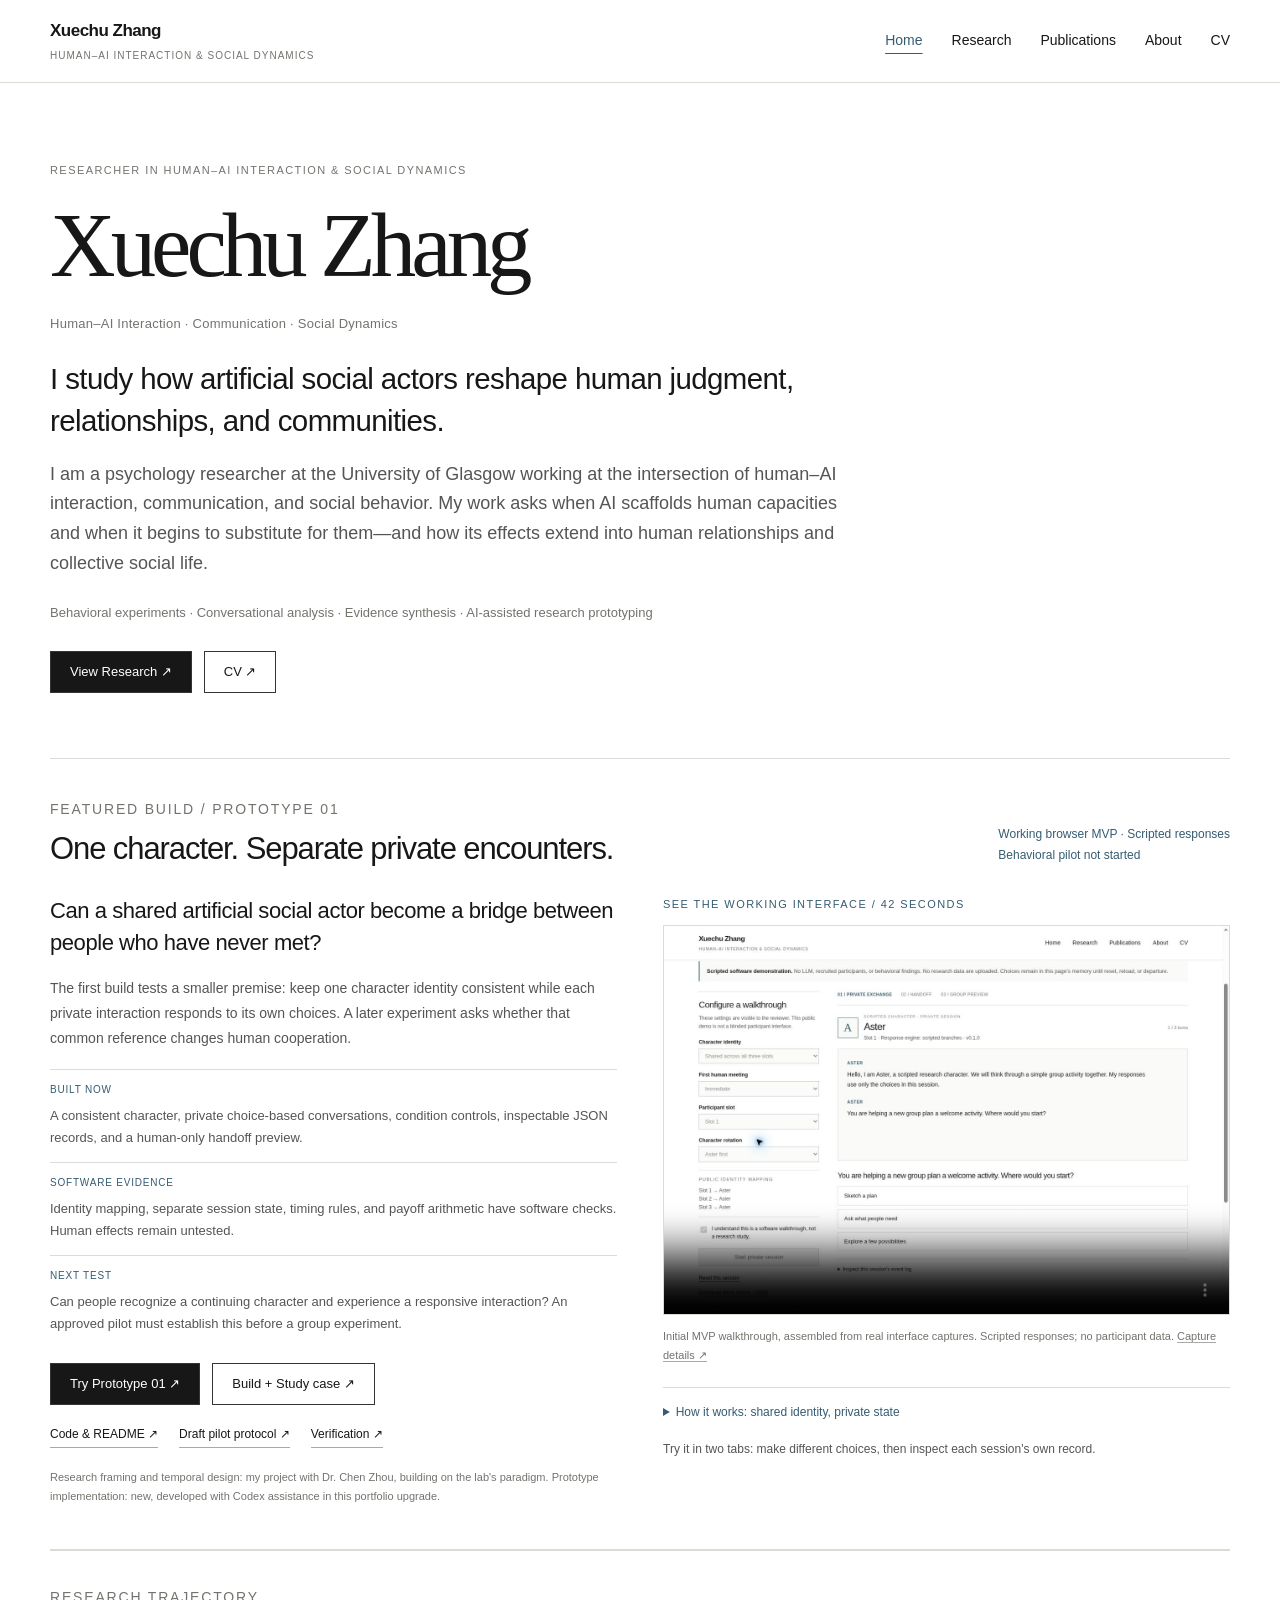
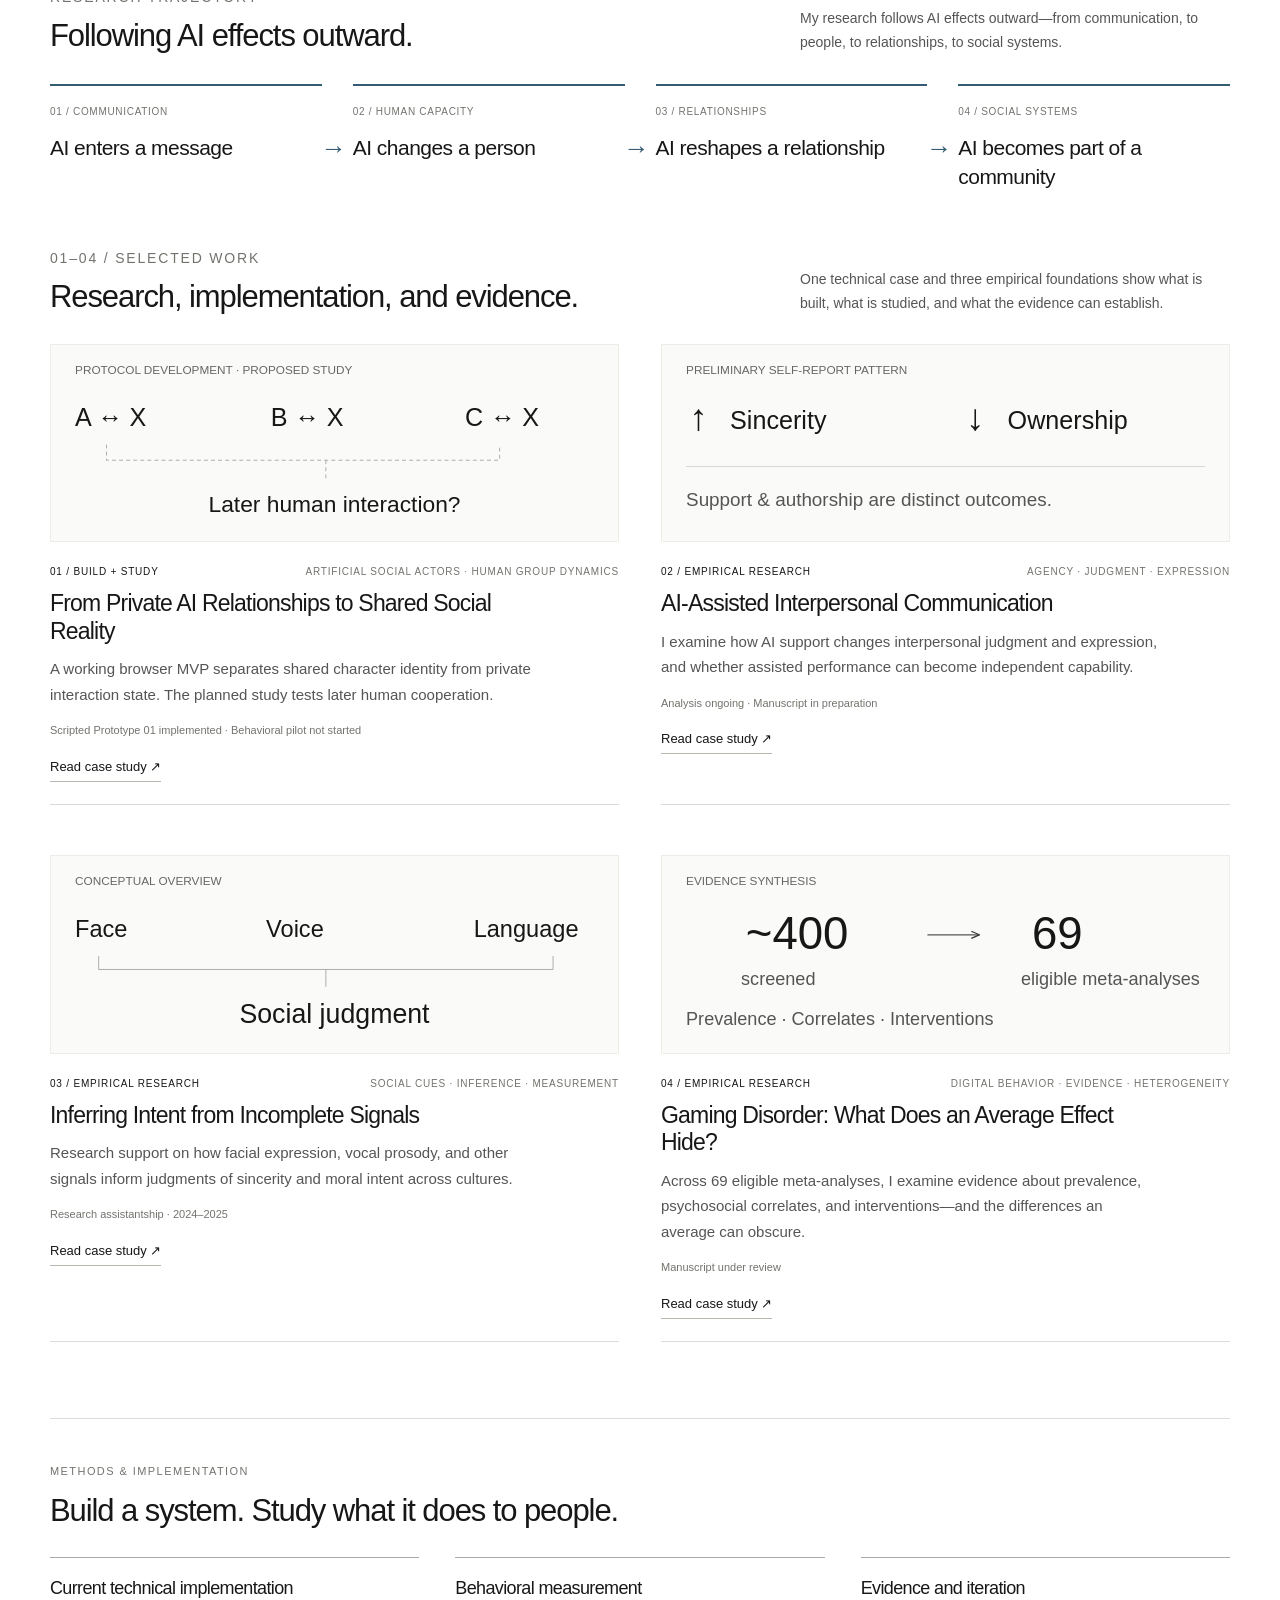
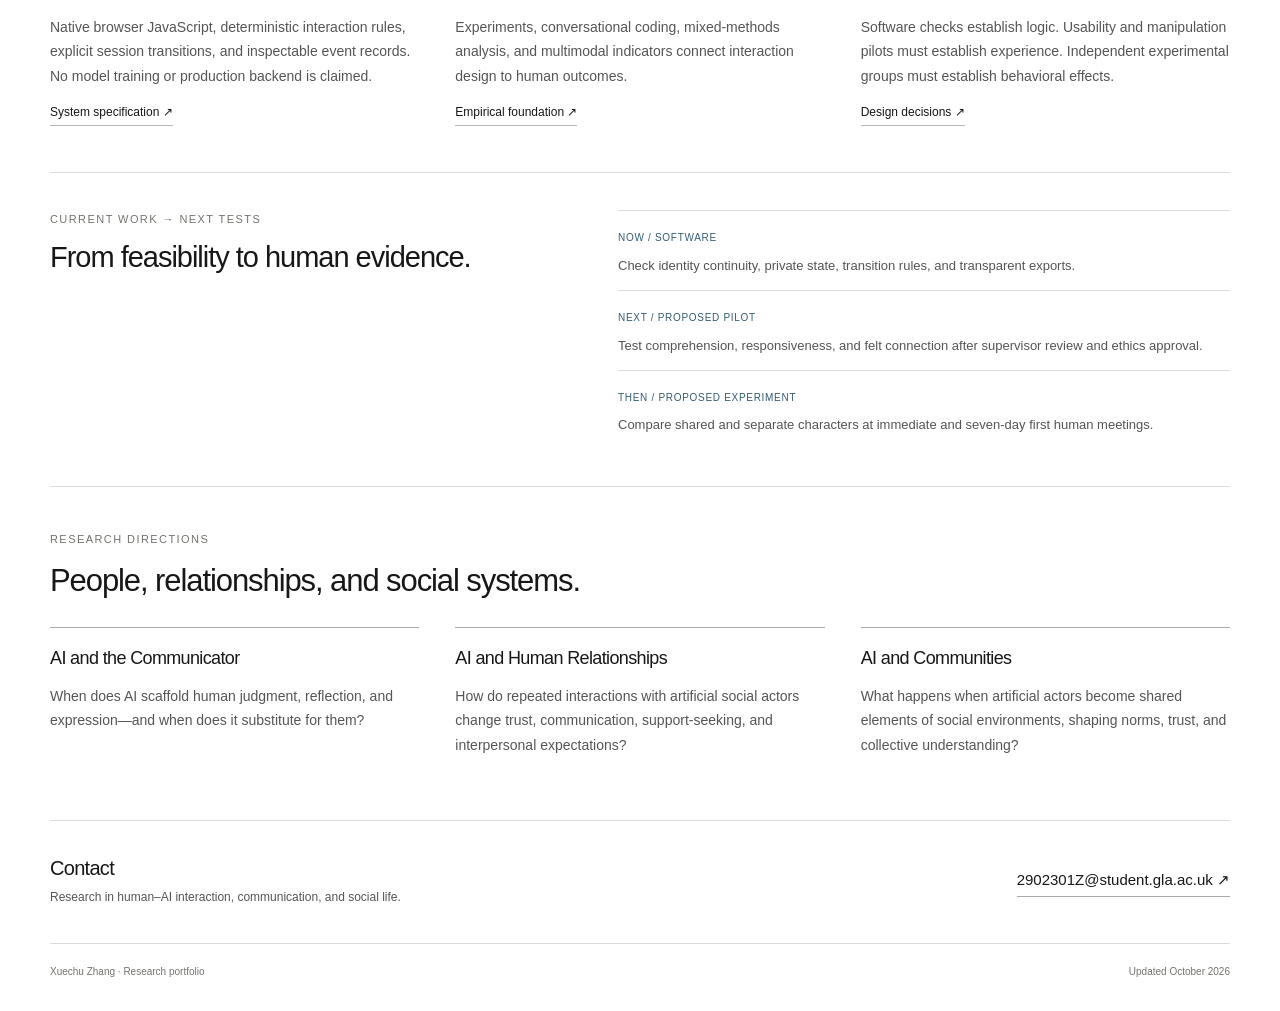
==== index.html @ 9678f463 "Make prototype evidence inspectable and prioritize the live interface" ====
<!doctype html>
<html lang="en"><head><meta charset="utf-8"><meta name="viewport" content="width=device-width, initial-scale=1">
<title>Home | Xuechu Zhang</title><meta name="description" content="Xuechu Zhang studies how artificial social actors reshape human judgment, relationships, and communities.">
<meta name="theme-color" content="#ffffff"><meta property="og:title" content="Home | Xuechu Zhang"><meta property="og:description" content="Xuechu Zhang studies how artificial social actors reshape human judgment, relationships, and communities."><meta property="og:type" content="website">
<link rel="icon" href="assets/favicon.svg" type="image/svg+xml"><link rel="stylesheet" href="assets/style.css"><script defer src="assets/site.js"></script></head>
<body><a class="skip-link" href="#main">Skip to content</a>
<header class="site-header"><div class="nav-wrap shell">
<a class="brand" href="index.html" aria-label="Xuechu Zhang home">Xuechu Zhang<small>Human–AI Interaction & Social Dynamics</small></a>
<button class="menu-button" type="button" aria-expanded="false" aria-controls="site-nav">Menu</button>
<nav id="site-nav" aria-label="Main navigation"><a href="index.html" aria-current="page">Home</a><a href="research.html">Research</a><a href="publications.html">Publications</a><a href="about.html">About</a><a href="cv.html">CV</a></nav></div></header><main id="main"><div class="shell">
<section class="hero" aria-labelledby="home-title"><p class="eyebrow">Researcher in Human–AI Interaction & Social Dynamics</p>
<h1 id="home-title">Xuechu Zhang</h1><p class="field-line">Human–AI Interaction · Communication · Social Dynamics</p><p class="lede">I study how artificial social actors reshape human judgment, relationships, and communities.</p>
<p class="intro">I am a psychology researcher at the University of Glasgow working at the intersection of human–AI interaction, communication, and social behavior. My work asks when AI scaffolds human capacities and when it begins to substitute for them—and how its effects extend into human relationships and collective social life.</p>
<p class="method-line">Behavioral experiments · Conversational analysis · Evidence synthesis · AI-assisted research prototyping</p>
<div class="hero-actions"><a class="button-link primary" href="research.html">View Research ↗</a><a class="button-link" href="cv.html">CV ↗</a></div></section>
<section class="featured-build" aria-labelledby="build-title">
<div class="section-head"><div><p class="eyebrow">Featured Build / Prototype 01</p><h2 id="build-title">One character. Separate private encounters.</h2></div><p class="build-stage">Working browser MVP · Scripted responses<br>Behavioral pilot not started</p></div>
<div class="build-feature-grid"><div class="build-copy"><p class="build-question">Can a shared artificial social actor become a bridge between people who have never met?</p><p>The first build tests a smaller premise: keep one character identity consistent while each private interaction responds to its own choices. A later experiment asks whether that common reference changes human cooperation.</p><dl class="build-facts"><div><dt>Built now</dt><dd>A consistent character, private choice-based conversations, condition controls, inspectable JSON records, and a human-only handoff preview.</dd></div><div><dt>Software evidence</dt><dd>Identity mapping, separate session state, timing rules, and payoff arithmetic have software checks. Human effects remain untested.</dd></div><div><dt>Next test</dt><dd>Can people recognize a continuing character and experience a responsive interaction? An approved pilot must establish this before a group experiment.</dd></div></dl><div class="hero-actions"><a class="button-link primary" href="prototype.html">Try Prototype 01 ↗</a><a class="button-link" href="research.html#shared-social-reality">Build + Study case ↗</a></div><div class="build-links"><a href="https://github.com/xuechuzhang/xuechuzhang.github.io/blob/main/prototype/README.md">Code &amp; README ↗</a><a href="https://github.com/xuechuzhang/xuechuzhang.github.io/blob/main/docs/pilot-protocol.md">Draft pilot protocol ↗</a><a href="https://github.com/xuechuzhang/xuechuzhang.github.io/blob/main/docs/verification.md">Verification ↗</a></div><p class="provenance-note">Research framing and temporal design: my project with Dr. Chen Zhou, building on the lab's paradigm. Prototype implementation: new, developed with Codex assistance in this portfolio upgrade.</p></div><div class="build-media"><figure class="build-walkthrough"><p class="eyebrow">See the working interface / 42 seconds</p><video controls preload="metadata" playsinline poster="assets/demo/prototype01-poster.jpg" aria-label="42-second walkthrough of actual Prototype 01 interface states"><source src="assets/demo/prototype01-walkthrough.mp4" type="video/mp4"><track kind="captions" src="assets/demo/prototype01-walkthrough.vtt" srclang="en" label="English" default><p><a href="assets/demo/prototype01-walkthrough.mp4">Download the walkthrough</a></p></video><figcaption>Initial MVP walkthrough, assembled from real interface captures. Scripted responses; no participant data. <a href="assets/demo/README.md">Capture details ↗</a></figcaption></figure><details class="build-architecture"><summary>How it works: shared identity, private state</summary><figure class="build-figure"><a href="assets/research/prototype-architecture.svg"><img src="assets/research/prototype-architecture.svg" width="980" height="640" loading="lazy" alt="Implemented browser architecture: shared public identity, separate private session state, and a human-only handoff preview. Future study infrastructure is marked separately."></a><figcaption>Identity is shared; private conversation is not. <a href="assets/research/prototype-architecture.svg" download>Architecture SVG ↓</a></figcaption></figure></details><p class="build-try-note">Try it in two tabs: make different choices, then inspect each session's own record.</p></div></div></section>
<section class="trajectory-section" aria-labelledby="trajectory-title"><div class="section-head"><div><p class="eyebrow">Research trajectory</p><h2 id="trajectory-title">Following AI effects outward.</h2></div><p>My research follows AI effects outward—from communication, to people, to relationships, to social systems.</p></div>
<ol class="trajectory"><li><span>01 / Communication</span><strong>AI enters a message</strong></li><li><span>02 / Human capacity</span><strong>AI changes a person</strong></li><li><span>03 / Relationships</span><strong>AI reshapes a relationship</strong></li><li><span>04 / Social systems</span><strong>AI becomes part of a community</strong></li></ol></section>
<section class="selected-section" aria-labelledby="selected-title"><div class="section-head"><div><p class="eyebrow">01–04 / Selected work</p><h2 id="selected-title">Research, implementation, and evidence.</h2></div><p>One technical case and three empirical foundations show what is built, what is studied, and what the evidence can establish.</p></div><div class="work-grid"><article class="work-card">
<a class="work-visual" href="research.html#shared-social-reality" aria-label="Read the From Private AI Relationships to Shared Social Reality case study"><img src="assets/research/thumb-shared.svg" width="720" height="250" alt="Three people privately interact with the same virtual character before a first human group meeting. Human outcomes are proposed, not observed." loading="lazy"></a>
<div class="card-top"><span class="number">01 / Build + Study</span><span>Artificial social actors · Human group dynamics</span></div>
<h3><a href="research.html#shared-social-reality">From Private AI Relationships to Shared Social Reality</a></h3><p>A working browser MVP separates shared character identity from private interaction state. The planned study tests later human cooperation.</p><p class="card-status">Scripted Prototype 01 implemented · Behavioral pilot not started</p><a class="case-link" href="research.html#shared-social-reality">Read case study ↗</a></article><article class="work-card">
<a class="work-visual" href="research.html#ai-communication" aria-label="Read the AI-Assisted Interpersonal Communication case study"><img src="assets/research/thumb-ai.svg" width="720" height="250" alt="Preliminary self-report pattern: higher sincerity and willingness to use AI support, lower ownership and perspective-taking." loading="lazy"></a>
<div class="card-top"><span class="number">02 / Empirical research</span><span>Agency · Judgment · Expression</span></div>
<h3><a href="research.html#ai-communication">AI-Assisted Interpersonal Communication</a></h3><p>I examine how AI support changes interpersonal judgment and expression, and whether assisted performance can become independent capability.</p><p class="card-status">Analysis ongoing · Manuscript in preparation</p><a class="case-link" href="research.html#ai-communication">Read case study ↗</a></article><article class="work-card">
<a class="work-visual" href="research.html#social-perception" aria-label="Read the Inferring Intent from Incomplete Signals case study"><img src="assets/research/thumb-perception.svg" width="720" height="250" alt="Facial, vocal, and language cues are linked to behavioral indicators and analyses of sincerity and moral intent." loading="lazy"></a>
<div class="card-top"><span class="number">03 / Empirical research</span><span>Social cues · Inference · Measurement</span></div>
<h3><a href="research.html#social-perception">Inferring Intent from Incomplete Signals</a></h3><p>Research support on how facial expression, vocal prosody, and other signals inform judgments of sincerity and moral intent across cultures.</p><p class="card-status">Research assistantship · 2024–2025</p><a class="case-link" href="research.html#social-perception">Read case study ↗</a></article><article class="work-card">
<a class="work-visual" href="research.html#gaming-disorder" aria-label="Read the Gaming Disorder: What Does an Average Effect Hide? case study"><img src="assets/research/thumb-review.svg" width="720" height="250" alt="Evidence-synthesis scope: approximately 400 meta-analyses screened, 69 eligible, covering prevalence, psychosocial correlates, and interventions." loading="lazy"></a>
<div class="card-top"><span class="number">04 / Empirical research</span><span>Digital behavior · Evidence · Heterogeneity</span></div>
<h3><a href="research.html#gaming-disorder">Gaming Disorder: What Does an Average Effect Hide?</a></h3><p>Across 69 eligible meta-analyses, I examine evidence about prevalence, psychosocial correlates, and interventions—and the differences an average can obscure.</p><p class="card-status">Manuscript under review</p><a class="case-link" href="research.html#gaming-disorder">Read case study ↗</a></article></div></section>
<section class="build-methods" aria-labelledby="build-methods-title"><p class="eyebrow">Methods &amp; implementation</p><h2 id="build-methods-title">Build a system. Study what it does to people.</h2><div class="direction-grid"><section><h3>Current technical implementation</h3><p>Native browser JavaScript, deterministic interaction rules, explicit session transitions, and inspectable event records. No model training or production backend is claimed.</p><a class="case-link" href="https://github.com/xuechuzhang/xuechuzhang.github.io/blob/main/docs/prototype-spec.md">System specification ↗</a></section><section><h3>Behavioral measurement</h3><p>Experiments, conversational coding, mixed-methods analysis, and multimodal indicators connect interaction design to human outcomes.</p><a class="case-link" href="research.html#ai-communication">Empirical foundation ↗</a></section><section><h3>Evidence and iteration</h3><p>Software checks establish logic. Usability and manipulation pilots must establish experience. Independent experimental groups must establish behavioral effects.</p><a class="case-link" href="https://github.com/xuechuzhang/xuechuzhang.github.io/blob/main/docs/iteration-log.md">Design decisions ↗</a></section></div></section>
<section class="current-build-study" aria-labelledby="current-study-title"><div><p class="eyebrow">Current work → next tests</p><h2 id="current-study-title">From feasibility to human evidence.</h2></div><ol><li><span>Now / Software</span><p>Check identity continuity, private state, transition rules, and transparent exports.</p></li><li><span>Next / Proposed pilot</span><p>Test comprehension, responsiveness, and felt connection after supervisor review and ethics approval.</p></li><li><span>Then / Proposed experiment</span><p>Compare shared and separate characters at immediate and seven-day first human meetings.</p></li></ol></section><section class="directions-section" aria-labelledby="directions-title"><p class="eyebrow">Research directions</p><h2 id="directions-title">People, relationships, and social systems.</h2>
<div class="direction-grid"><section><h3>AI and the Communicator</h3><p>When does AI scaffold human judgment, reflection, and expression—and when does it substitute for them?</p></section><section><h3>AI and Human Relationships</h3><p>How do repeated interactions with artificial social actors change trust, communication, support-seeking, and interpersonal expectations?</p></section><section><h3>AI and Communities</h3><p>What happens when artificial actors become shared elements of social environments, shaping norms, trust, and collective understanding?</p></section></div></section></div></main><section class="contact shell" id="contact" aria-labelledby="contact-title"><div><h2 id="contact-title">Contact</h2><p>Research in human–AI interaction, communication, and social life.</p></div><a href="mailto:2902301Z@student.gla.ac.uk">2902301Z@student.gla.ac.uk ↗</a></section>
<footer class="site-footer shell"><p>Xuechu Zhang · Research portfolio</p><p>Updated October 2026</p></footer></body></html>
---- assets/style.css ----
:root{--ink:#171717;--muted:#555;--faint:#73736e;--line:#dcdcd6;--paper:#fff;--wash:#fafaf8;--max:1180px}
*{box-sizing:border-box}html{scroll-behavior:smooth;scroll-padding-top:104px}body{margin:0;background:var(--paper);color:var(--ink);font-family:Arial,Helvetica,sans-serif;font-size:16px;line-height:1.68}h1,h2,h3,h4,p{margin:0}h1,h2,h3,h4{line-height:1.2;letter-spacing:-.035em;font-weight:500}h1{font-size:clamp(43px,5.3vw,72px)}h2{font-size:clamp(29px,3.1vw,40px)}h3{font-size:22px}p{color:var(--muted)}a{color:inherit;text-decoration:none}a:hover{text-decoration:underline;text-underline-offset:5px}a:focus-visible,button:focus-visible,summary:focus-visible{outline:2px solid #444;outline-offset:5px}button{font:inherit}::selection{background:#e5e5dd}img{display:block;max-width:100%;height:auto}[hidden]{display:none!important}.shell{width:min(var(--max),calc(100% - 88px));margin-inline:auto}.skip-link{position:absolute;left:22px;top:-100px;background:var(--ink);color:white;padding:10px 15px;z-index:80}.skip-link:focus{top:12px}.site-header{position:sticky;top:0;z-index:30;background:#fff;border-bottom:1px solid var(--line)}.nav-wrap{min-height:82px;display:flex;align-items:center;justify-content:space-between;gap:30px}.brand{font-size:17px;font-weight:600;letter-spacing:-.03em;white-space:nowrap}.brand small{display:block;color:var(--faint);font-size:10px;font-weight:400;letter-spacing:.1em;text-transform:uppercase;margin-top:2px}.site-header nav{display:flex;gap:29px;align-items:center;font-size:14px}.site-header nav a[aria-current=page]{text-decoration:underline;text-underline-offset:8px}.menu-button{display:none;background:transparent;border:0;padding:10px 0;color:var(--ink)}.eyebrow{font-size:11px;font-weight:500;letter-spacing:.13em;text-transform:uppercase;color:var(--faint)}.hero{padding-top:78px;padding-bottom:65px}.hero h1{font-family:Georgia,'Times New Roman',serif;font-size:clamp(56px,7.1vw,94px);font-weight:400;letter-spacing:-.055em;margin:12px 0 25px}.hero .lede{font-size:clamp(22px,2.3vw,30px);line-height:1.4;letter-spacing:-.02em;color:var(--ink);max-width:900px}.hero .intro{font-size:18px;max-width:800px;margin-top:19px;line-height:1.65}.method-line{margin-top:23px;font-size:13px;color:var(--faint)}.plain-links{display:flex;gap:29px;flex-wrap:wrap;margin-top:28px;font-size:14px}.plain-links a,.inline-link{border-bottom:1px solid #999;padding-bottom:4px}.plain-links a:hover,.inline-link:hover{text-decoration:none;border-color:var(--ink)}.section-head{display:flex;align-items:end;justify-content:space-between;gap:32px;margin-bottom:28px}.section-head .eyebrow{margin-bottom:8px}.section-head h2{font-size:31px}.section-head p{max-width:430px;font-size:14px}.selected-section{padding-bottom:76px;border-bottom:1px solid var(--line)}.work-grid{display:grid;grid-template-columns:repeat(2,minmax(0,1fr));gap:50px 42px}.work-card{min-width:0;padding-bottom:22px;border-bottom:1px solid var(--line)}.work-visual{display:block;overflow:hidden;border:1px solid #ededE7}.work-visual img{width:100%;aspect-ratio:720/250;object-fit:contain;background:var(--wash)}.card-top{display:flex;justify-content:space-between;gap:15px;margin:22px 0 9px;font-size:10px;letter-spacing:.08em;text-transform:uppercase;color:var(--faint)}.card-top .number{color:var(--ink)}.work-card h3{font-size:23px;margin-bottom:11px;max-width:490px}.work-card>p{font-size:15px;max-width:500px;line-height:1.7}.work-card .card-status{font-size:11px;margin:14px 0 13px;color:var(--faint)}.case-link{font-size:13px;display:inline-block;border-bottom:1px solid #b8b8b1;padding-bottom:3px}.agenda-section{padding-top:58px;padding-bottom:63px}.agenda-section>p{font-size:15px;max-width:770px;margin-top:15px}.agenda{display:grid;grid-template-columns:repeat(4,minmax(0,1fr));gap:30px;margin-top:34px}.agenda>div{border-top:1px solid #aaa;padding-top:15px;position:relative}.agenda>div:not(:last-child):after{content:'→';position:absolute;right:-23px;top:17px;color:#777}.agenda h3{font-size:18px;margin-bottom:8px;line-height:1.3}.agenda p{font-size:12px;color:var(--faint)}.community-teaser{padding-top:45px;padding-bottom:49px;border-top:1px solid var(--line);display:grid;grid-template-columns:1.15fr 1fr;gap:80px}.community-teaser h2{font-size:31px;margin-top:12px}.community-teaser>div>p{font-size:15px;margin-bottom:20px}.page-intro{padding-top:58px;padding-bottom:41px;max-width:920px}.page-intro h1{margin:12px 0 21px}.page-intro .lede{font-size:20px;max-width:790px;line-height:1.55}.work-layout{display:grid;grid-template-columns:208px minmax(0,1fr);gap:48px;padding-bottom:55px}.case-index{align-self:start;position:sticky;top:112px;border-top:1px solid var(--line);padding-top:18px}.case-index>p{font-size:10px;letter-spacing:.1em;text-transform:uppercase;color:var(--faint);margin-bottom:17px}.case-index>a{display:grid;grid-template-columns:25px 1fr;gap:8px;padding:11px 0;border-bottom:1px solid #eee;font-size:12px;line-height:1.5}.case-index>a>span:first-child{color:var(--faint);font-size:10px;padding-top:2px}.cases{min-width:0}.case-study{padding-top:30px;padding-bottom:57px;border-top:1px solid #bdbdb7;scroll-margin-top:108px}.case-study+.case-study{margin-top:22px}.case-heading .eyebrow{margin-bottom:15px}.case-heading h2{font-size:clamp(28px,3vw,38px);max-width:800px;margin-bottom:15px}.case-heading .case-summary{font-size:17px;max-width:720px}.status{font-size:11px;color:var(--faint);margin:16px 0 24px}.case-meta{display:grid;grid-template-columns:1.4fr 1fr;gap:15px;padding:18px 0;border-top:1px solid var(--line);border-bottom:1px solid var(--line);margin:20px 0 28px}.case-meta dt{font-size:10px;letter-spacing:.1em;text-transform:uppercase;color:var(--faint);margin-bottom:5px}.case-meta dd{margin:0;font-size:12px;color:#444;line-height:1.6}.case-sections{display:grid;grid-template-columns:repeat(2,minmax(0,1fr));gap:25px 30px}.case-section{min-width:0}.case-section h3{font-size:16px;letter-spacing:-.015em;font-weight:600;margin-bottom:10px}.case-section p,.case-section li{font-size:14px;line-height:1.8;color:var(--muted)}.case-section ul{padding-left:17px;margin:0}.case-section li{margin:0 0 9px}.case-section.wide{grid-column:1/-1}.case-section .small-note{font-size:11px;color:var(--faint);line-height:1.65;margin-top:11px}.finding{background:var(--wash);border-left:2px solid #74746e;padding:22px 25px}.finding .finding-label{font-size:10px;text-transform:uppercase;letter-spacing:.1em;color:var(--faint);margin-bottom:12px}.finding>p:not(.finding-label):not(.small-note){font-size:16px;color:#333}.figure-stack{display:grid;gap:24px}.research-figure{margin:0}.diagram-frame{overflow-x:auto;border:1px solid #e7e7e0;background:var(--wash)}.diagram-frame img{width:100%;min-width:630px}.research-figure figcaption{font-size:11px;line-height:1.7;color:var(--faint);margin-top:10px;max-width:760px}.research-figure figcaption strong{font-weight:600;color:#444}.research-figure .figure-download{display:inline-block;font-size:11px;margin-top:6px;border-bottom:1px solid #bbb}.artifacts-output{margin-top:18px;padding:18px 0;border-top:1px solid var(--line)}.artifacts-output p{font-size:13px}.artifacts-output .summary-download{display:inline-block;font-size:12px;border-bottom:1px solid #aaa;margin-top:12px}.future{padding-top:21px;border-top:1px solid var(--line)}.community-intro .lede{font-size:26px;color:var(--ink);max-width:790px}.community-intro .intro-note{font-size:15px;max-width:790px;margin-top:23px}.community-case{padding:33px 0 48px;border-top:1px solid #bdbdb7;display:grid;grid-template-columns:1fr 1.6fr;gap:65px}.community-case .eyebrow{margin-bottom:12px}.community-case h2{font-size:32px;margin-bottom:13px;max-width:350px}.community-role{font-size:12px;max-width:290px}.community-copy>p{font-size:15px;margin-bottom:20px}.metrics{display:grid;grid-template-columns:repeat(3,minmax(0,1fr));gap:23px;padding-bottom:24px;margin-bottom:26px;border-bottom:1px solid var(--line)}.metric strong{display:block;font-family:Georgia,'Times New Roman',serif;font-size:39px;font-weight:400;line-height:1.2;color:var(--ink)}.metric span{display:block;font-size:11px;color:var(--faint);margin-top:7px}.community-copy .metrics-note{font-size:11px;color:var(--faint);margin-top:-13px}.community-copy .diagram-frame img{min-width:550px}.community-copy h3{font-size:16px;font-weight:600;margin:25px 0 12px}.community-copy .small-note{font-size:11px;color:var(--faint);margin-top:12px}.community-reflection{padding:38px 0 60px;border-top:1px solid var(--line);max-width:790px}.community-reflection h2{font-size:29px;margin-bottom:19px}.community-reflection p{font-size:16px;margin-bottom:20px}.about-grid{display:grid;grid-template-columns:1.35fr 1fr;gap:85px;padding-bottom:49px}.about-copy p{font-size:17px;margin-bottom:21px}.academic-background{border-top:1px solid var(--line);padding-top:24px}.academic-background h2{font-size:23px;margin-bottom:22px}.education-entry{padding:0 0 21px;border-bottom:1px solid #eee;margin-bottom:21px}.education-entry h3{font-size:16px;font-weight:600;margin-bottom:7px}.education-entry p{font-size:13px}.education-entry .date{font-size:11px;color:var(--faint);margin-top:9px}.methods-section{padding:36px 0 45px;border-top:1px solid var(--line)}.methods-section h2{font-size:29px;margin-bottom:24px}.method-grid{display:grid;grid-template-columns:repeat(3,minmax(0,1fr));gap:35px}.method-grid h3{font-size:17px;font-weight:600;margin-bottom:12px}.method-grid p{font-size:14px}.methods-note{font-size:12px;margin-top:23px;max-width:800px;color:var(--faint)}.current-question{padding:35px 0 51px;border-top:1px solid var(--line);max-width:820px}.current-question h2{font-size:29px;margin:12px 0 17px}.current-question p{font-size:16px;margin-bottom:14px}.cv-actions{margin-top:24px}.cv-layout{display:grid;grid-template-columns:minmax(0,1fr) 258px;gap:70px;padding-bottom:55px}.cv-content{min-width:0}.cv-section{padding:22px 0;border-top:1px solid var(--line)}.cv-section h2{font-size:23px;margin-bottom:21px}.cv-entry{margin-bottom:25px}.cv-entry:last-child{margin-bottom:0}.cv-entry h3{font-size:16px;line-height:1.4;font-weight:600;margin-bottom:7px}.cv-entry p{font-size:13px;margin:0 0 8px}.cv-entry .cv-meta{font-size:11px;color:var(--faint)}.cv-entry ul{margin:9px 0 0;padding-left:18px}.cv-entry li{font-size:13px;color:var(--muted);margin-bottom:6px}.cv-sidebar{align-self:start;position:sticky;top:112px;border-top:1px solid var(--line);padding-top:24px}.cv-sidebar h2{font-size:18px;margin-bottom:15px}.cv-sidebar p{font-size:13px;margin-bottom:15px}.pdf-details{margin:34px 0 0;border-top:1px solid var(--line);padding-top:20px}.pdf-details summary{font-size:14px;cursor:pointer;list-style:revert}.pdf-details object{width:100%;height:850px;margin-top:19px;border:1px solid var(--line)}.contact{padding-top:35px;padding-bottom:35px;border-top:1px solid var(--line);display:flex;justify-content:space-between;gap:40px;align-items:center}.contact h2{font-size:20px;margin:0 0 7px}.contact p{font-size:12px}.contact a{font-size:15px;border-bottom:1px solid #aaa;padding-bottom:3px;overflow-wrap:anywhere}.site-footer{border-top:1px solid var(--line);padding:20px 0 31px;display:flex;justify-content:space-between;gap:20px;font-size:10px;color:var(--faint)}.site-footer p{font-size:10px;color:var(--faint)}
@media(max-width:980px){.shell{width:calc(100% - 60px)}.site-header nav{gap:21px}.work-layout{grid-template-columns:165px minmax(0,1fr);gap:30px}.case-sections{gap:23px}.community-case{gap:35px;grid-template-columns:1fr 1.65fr}.about-grid{gap:45px}.cv-layout{gap:40px;grid-template-columns:1fr 225px}.card-top{font-size:9px}.work-grid{gap:36px 30px}.community-teaser{gap:40px}.agenda{gap:24px}.agenda>div:not(:last-child):after{right:-20px}}
@media(max-width:760px){.shell{width:calc(100% - 40px)}.nav-wrap{min-height:73px;flex-wrap:wrap;gap:0}.brand{font-size:16px}.menu-button{display:block;font-size:13px;cursor:pointer}body.js-ready .site-header nav{display:none;width:100%;padding:17px 0 22px;justify-content:space-between}body.js-ready .site-header nav.is-open{display:flex}.site-header nav{width:100%;padding:15px 0;gap:15px;font-size:13px}.hero{padding-top:44px;padding-bottom:45px}.hero h1{font-size:clamp(46px,9.7vw,73px);margin-bottom:24px}.hero .lede{font-size:23px}.hero .intro{font-size:16px}.method-line{font-size:12px;line-height:1.7}.plain-links{gap:25px;font-size:13px;margin-top:24px}.section-head{display:block;margin-bottom:25px}.section-head>p{margin-top:12px;font-size:13px;max-width:none}.section-head h2{font-size:27px}.work-grid{gap:30px 22px}.work-card h3{font-size:20px}.work-card>p{font-size:13px}.card-top{display:block;font-size:9px;margin-top:17px}.card-top>span:last-child{display:block;margin-top:5px}.selected-section{padding-bottom:46px}.agenda-section{padding-top:38px;padding-bottom:40px}.agenda{grid-template-columns:repeat(2,minmax(0,1fr));gap:26px;margin-top:26px}.agenda>div:not(:last-child):after{display:none}.agenda h3{font-size:17px}.community-teaser{grid-template-columns:1fr;gap:20px;padding:34px 0}.community-teaser h2{font-size:28px}.page-intro{padding-top:41px;padding-bottom:30px}.page-intro h1{font-size:43px}.page-intro .lede{font-size:18px}.work-layout{display:block}.case-index{position:static;display:grid;grid-template-columns:repeat(2,minmax(0,1fr));gap:0 20px;padding-bottom:24px}.case-index>p{grid-column:1/-1;margin-bottom:8px}.case-index>a{font-size:12px}.case-study{padding-top:27px;padding-bottom:38px}.case-heading h2{font-size:29px}.case-heading .case-summary{font-size:16px}.case-meta{margin:16px 0 25px;gap:17px}.case-sections{gap:24px}.case-section p,.case-section li{font-size:14px}.finding{padding:20px}.finding>p:not(.finding-label):not(.small-note){font-size:15px}.diagram-frame img{min-width:610px}.community-intro .lede{font-size:23px}.community-case{grid-template-columns:1fr;gap:27px;padding:29px 0 38px}.community-case h2{max-width:none;font-size:28px}.community-role{max-width:none}.metrics{gap:20px}.metric strong{font-size:36px}.community-copy .diagram-frame img{min-width:590px}.about-grid{grid-template-columns:1fr;gap:20px;padding-bottom:35px}.about-copy p{font-size:16px}.method-grid{gap:25px}.method-grid h3{font-size:16px}.method-grid p{font-size:13px}.methods-section{padding-bottom:35px}.current-question h2{font-size:27px}.cv-layout{display:block;padding-bottom:32px}.cv-sidebar{position:static;margin-top:25px}.pdf-details object{height:650px}.contact{display:block;padding:29px 0}.contact>a{display:inline-block;margin-top:18px;font-size:14px}.site-footer{font-size:10px;gap:15px}}
@media(max-width:520px){.work-grid{grid-template-columns:1fr;gap:32px}.work-card h3{font-size:22px}.work-card>p{font-size:15px}.card-top{display:flex;font-size:9px}.card-top>span:last-child{margin-top:0}.work-visual img{aspect-ratio:720/250}.case-sections{grid-template-columns:1fr}.case-section.wide{grid-column:auto}.case-meta{grid-template-columns:1fr}.case-index{grid-template-columns:1fr}.case-index>a{padding:9px 0}.method-grid{grid-template-columns:1fr;gap:22px}.method-grid p{font-size:14px}.metric strong{font-size:31px}.metric span{font-size:10px}.metrics{gap:15px}.site-footer{display:block}.site-footer p+p{margin-top:7px}.community-reflection p{font-size:15px}.hero h1{font-size:52px}.hero .lede{font-size:22px}.page-intro h1{font-size:39px}.finding{padding:19px 20px}.case-heading h2{font-size:28px}.pdf-details object{height:550px}}
:root{--accent:#355c72}
.site-header nav a[aria-current=page]{color:var(--accent)}
.hero h1{margin-bottom:12px}.hero .field-line{font-size:13px;letter-spacing:.02em;color:var(--faint);margin-bottom:24px}.hero-actions{display:flex;gap:12px;flex-wrap:wrap;margin-top:28px}.button-link{display:inline-flex;align-items:center;padding:9px 19px;border:1px solid #343434;font-size:13px;gap:12px}.button-link.primary{background:var(--ink);color:#fff}.button-link:hover{text-decoration:none;border-color:var(--accent)}
.trajectory-section{padding:35px 0 55px;border-top:1px solid var(--line)}.trajectory{list-style:none;padding:0;margin:30px 0 0;display:grid;grid-template-columns:repeat(4,minmax(0,1fr));gap:31px}.trajectory li{border-top:2px solid var(--accent);padding-top:18px;position:relative}.trajectory li>span{display:block;font-size:10px;color:var(--faint);margin-bottom:12px;letter-spacing:.07em;text-transform:uppercase}.trajectory strong{display:block;font-size:21px;font-weight:500;line-height:1.4;letter-spacing:-.025em;max-width:240px}.trajectory li:not(:last-child):after{content:'→';position:absolute;right:-25px;top:41px;color:var(--accent);font-size:26px}.directions-section{padding:43px 0 63px}.directions-section h2{font-size:31px;margin-top:13px}.direction-grid{display:grid;grid-template-columns:repeat(3,minmax(0,1fr));gap:36px;margin-top:28px}.direction-grid>section{border-top:1px solid #aaa;padding-top:18px}.direction-grid h3{font-size:18px;line-height:1.4;margin-bottom:13px}.direction-grid p{font-size:14px;line-height:1.75}.core-figure{margin:22px 0 33px}.study-glance{margin:0 0 17px}.study-glance>div{margin:0 0 15px}.study-glance dt{font-size:10px;text-transform:uppercase;letter-spacing:.07em;color:var(--faint);margin-bottom:5px}.study-glance dd{margin:0;font-size:13px;color:var(--ink);line-height:1.7}.next-question{margin-top:16px;padding-left:20px;border-left:2px solid var(--accent);color:var(--ink)!important}.artifact-links{list-style:none;padding:0!important;margin:17px 0 0!important;display:flex;flex-wrap:wrap;gap:9px 24px}.artifact-links li{font-size:12px;border-bottom:1px solid #aaa;padding-bottom:4px}.artifact-details{margin-top:22px;border-top:1px solid var(--line);padding-top:17px}.artifact-details summary{font-size:13px;cursor:pointer}.artifact-details .research-figure{margin-top:18px}.about-bio{max-width:850px;padding-bottom:53px}.about-bio p{font-size:17px;line-height:1.85;margin-bottom:21px}.publication-group{display:grid;grid-template-columns:190px minmax(0,1fr);gap:50px;padding:33px 0 40px;border-top:1px solid var(--line)}.publication-group>h2{font-size:21px;margin-top:4px}.publication-entry h3{font-size:24px;line-height:1.38;max-width:840px;margin-bottom:15px}.publication-entry .publication-state{font-size:10px;letter-spacing:.07em;text-transform:uppercase;color:var(--accent);margin-bottom:15px}.publication-entry .publication-authors{font-size:13px;color:#777;margin-bottom:15px}.publication-entry>p:not(.publication-state):not(.publication-authors){font-size:14px;max-width:790px;margin-bottom:18px}.publication-entry .inline-link{font-size:12px;display:inline-block}.publication-note{font-size:11px;color:var(--faint);max-width:780px;padding-bottom:55px}.community-details summary{font-size:13px;cursor:pointer}.community-details .cv-entry{margin-top:21px}
@media(max-width:980px){.trajectory{gap:23px}.trajectory strong{font-size:19px}.trajectory li:not(:last-child):after{right:-20px}.direction-grid{gap:25px}.publication-group{gap:30px;grid-template-columns:155px 1fr}}
@media(max-width:760px){.hero .field-line{font-size:12px}.trajectory-section{padding:28px 0 33px}.trajectory{grid-template-columns:1fr;gap:0}.trajectory li{border-top:0;border-left:2px solid var(--accent);padding:0 0 30px 25px}.trajectory li:last-child{padding-bottom:0}.trajectory li>span{margin-bottom:7px}.trajectory strong{max-width:none;font-size:22px}.trajectory li:not(:last-child):after{content:'↓';left:9px;right:auto;top:auto;bottom:2px;font-size:19px;background:#fff;width:20px;text-align:center}.directions-section{padding:35px 0 44px}.directions-section h2{font-size:28px}.direction-grid{grid-template-columns:1fr;gap:23px}.direction-grid h3{font-size:19px}.direction-grid p{font-size:15px}.publication-group{grid-template-columns:1fr;gap:22px;padding:25px 0 34px}.publication-entry h3{font-size:22px}.about-bio p{font-size:16px}.about-bio{padding-bottom:32px}.core-figure{margin:20px 0 27px}.artifact-links{display:block}.artifact-links li{display:table;margin-bottom:12px!important}.button-link{padding:9px 17px;font-size:12px}}
@media(prefers-reduced-motion:reduce){html{scroll-behavior:auto}}
@media print{.site-header,.site-footer,.contact,.plain-links,.case-index,.cv-sidebar,.pdf-details{display:none}.shell{width:100%}body{font-size:11px;color:#000}.page-intro,.hero{padding:10px 0 20px}.work-layout,.cv-layout,.about-grid{display:block}.case-study{break-before:page;padding:15px 0}.research-figure{break-inside:avoid}.diagram-frame{overflow:visible}.diagram-frame img{min-width:0}.work-card{break-inside:avoid}.case-section p,.case-section li{font-size:11px}}

/* Additive Research + Build + Study sections. */
.featured-build{border-top:1px solid var(--line);border-bottom:1px solid var(--line);padding:39px 0 43px;margin-bottom:0}.build-stage{color:var(--accent);font-size:12px!important;line-height:1.8}.build-feature-grid{display:grid;grid-template-columns:1fr 1fr;gap:46px;align-items:start}.build-copy>p{font-size:14px;line-height:1.8;margin-bottom:17px}.build-copy .build-question{font-size:22px;color:var(--ink);line-height:1.45;letter-spacing:-.02em}.build-facts{margin:18px 0 24px}.build-facts>div{border-top:1px solid var(--line);padding-top:12px;margin-bottom:13px}.build-facts dt{font-size:10px;color:var(--accent);text-transform:uppercase;letter-spacing:.08em;margin-bottom:6px}.build-facts dd{margin:0;font-size:13px;line-height:1.7;color:var(--muted)}.build-figure{margin:0}.build-figure img{width:100%;border:1px solid var(--line)}.build-figure figcaption{font-size:11px;color:var(--faint);margin-top:10px;line-height:1.7}.build-figure figcaption a{border-bottom:1px solid #aaa}.build-links{display:flex;gap:10px 21px;flex-wrap:wrap;margin-top:19px;font-size:12px}.build-links a{border-bottom:1px solid #aaa;padding-bottom:3px}.build-copy .provenance-note{font-size:11px;line-height:1.7;color:var(--faint);margin:20px 0 0}.walkthrough-status{font-size:11px;margin-top:20px;color:var(--faint)}.build-methods{padding:43px 0 46px;border-bottom:1px solid var(--line)}.build-methods h2{font-size:31px;margin-top:12px}.build-methods .case-link{margin-top:14px;font-size:12px}.current-build-study{padding:37px 0;border-bottom:1px solid var(--line);display:grid;grid-template-columns:1fr 1.2fr;gap:58px}.current-build-study h2{font-size:29px;margin-top:11px}.current-build-study ol{list-style:none;margin:0;padding:0}.current-build-study li{border-top:1px solid var(--line);padding:12px 0}.current-build-study li>span{font-size:10px;color:var(--accent);text-transform:uppercase;letter-spacing:.07em}.current-build-study li>p{font-size:13px;line-height:1.75;margin-top:5px}.case-actions{margin-bottom:24px}.featured-build video{width:100%;height:auto;background:var(--wash);border:1px solid var(--line);margin-top:21px}.video-caption{font-size:11px;line-height:1.7;margin-top:8px;color:var(--faint)}
@media(max-width:980px){.build-feature-grid{gap:30px}.current-build-study{gap:35px}.build-copy .build-question{font-size:20px}}
@media(max-width:760px){.featured-build{padding:29px 0 33px}.build-feature-grid{grid-template-columns:1fr;gap:27px}.build-copy .build-question{font-size:22px}.build-stage{margin-top:12px}.build-methods{padding:33px 0}.build-methods h2{font-size:27px}.current-build-study{grid-template-columns:1fr;gap:22px;padding:29px 0}.current-build-study h2{font-size:27px}.build-links{font-size:12px}.build-figure img{max-width:680px}}

/* Actual captured prototype walkthrough, with architecture on demand. */
.build-media{min-width:0}.build-walkthrough{margin:0}.build-walkthrough>.eyebrow{margin-bottom:12px;color:var(--accent)}.build-walkthrough video{display:block;width:100%;height:auto;border:1px solid var(--line);background:#fff;margin-top:0}.build-walkthrough figcaption{font-size:11px;line-height:1.7;color:var(--faint);margin-top:12px}.build-walkthrough figcaption a{border-bottom:1px solid #aaa}.build-architecture{margin-top:22px;padding-top:15px;border-top:1px solid var(--line)}.build-architecture summary{font-size:12px;color:var(--accent);cursor:pointer;line-height:1.6}.build-architecture .build-figure{margin-top:18px}.build-try-note{font-size:12px;line-height:1.75;margin-top:17px;color:var(--muted)}
@media(max-width:760px){.build-walkthrough>.eyebrow{margin-bottom:10px}.build-architecture{margin-top:18px}.build-try-note{margin-top:13px}}
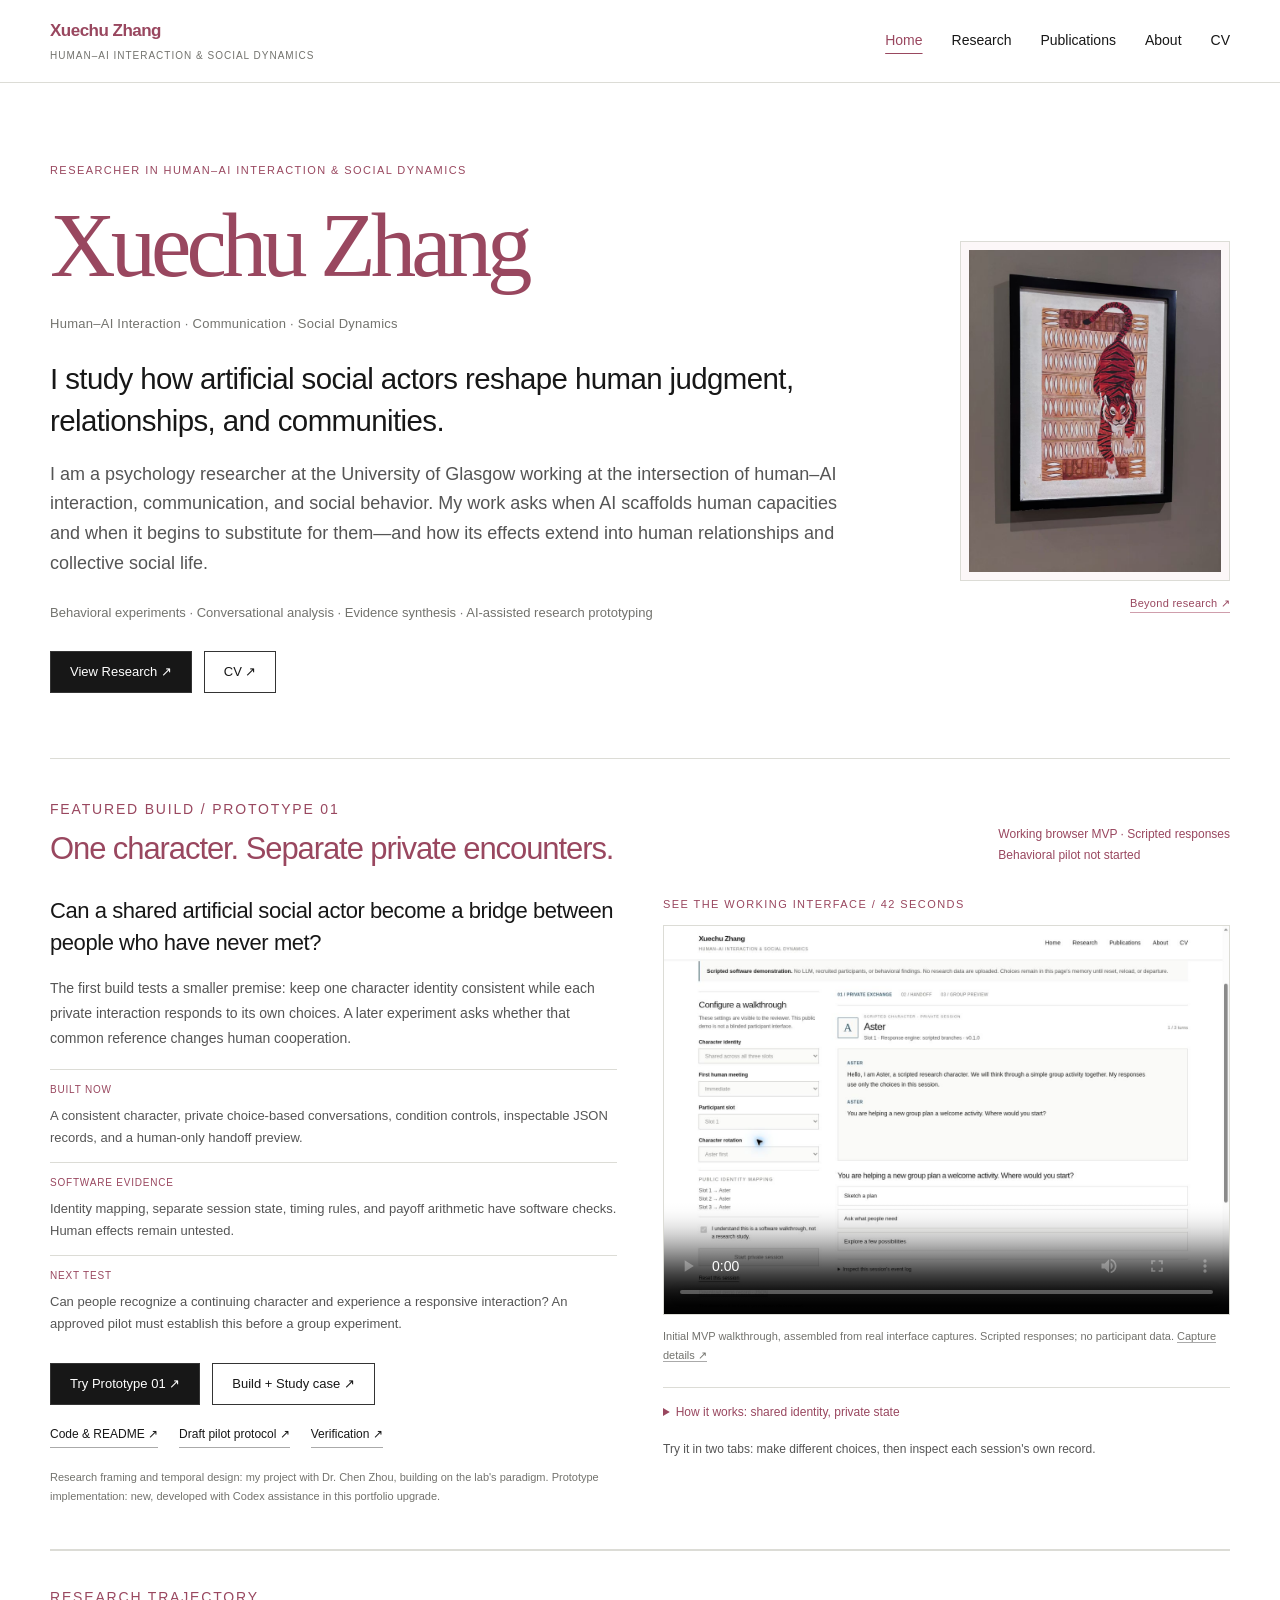
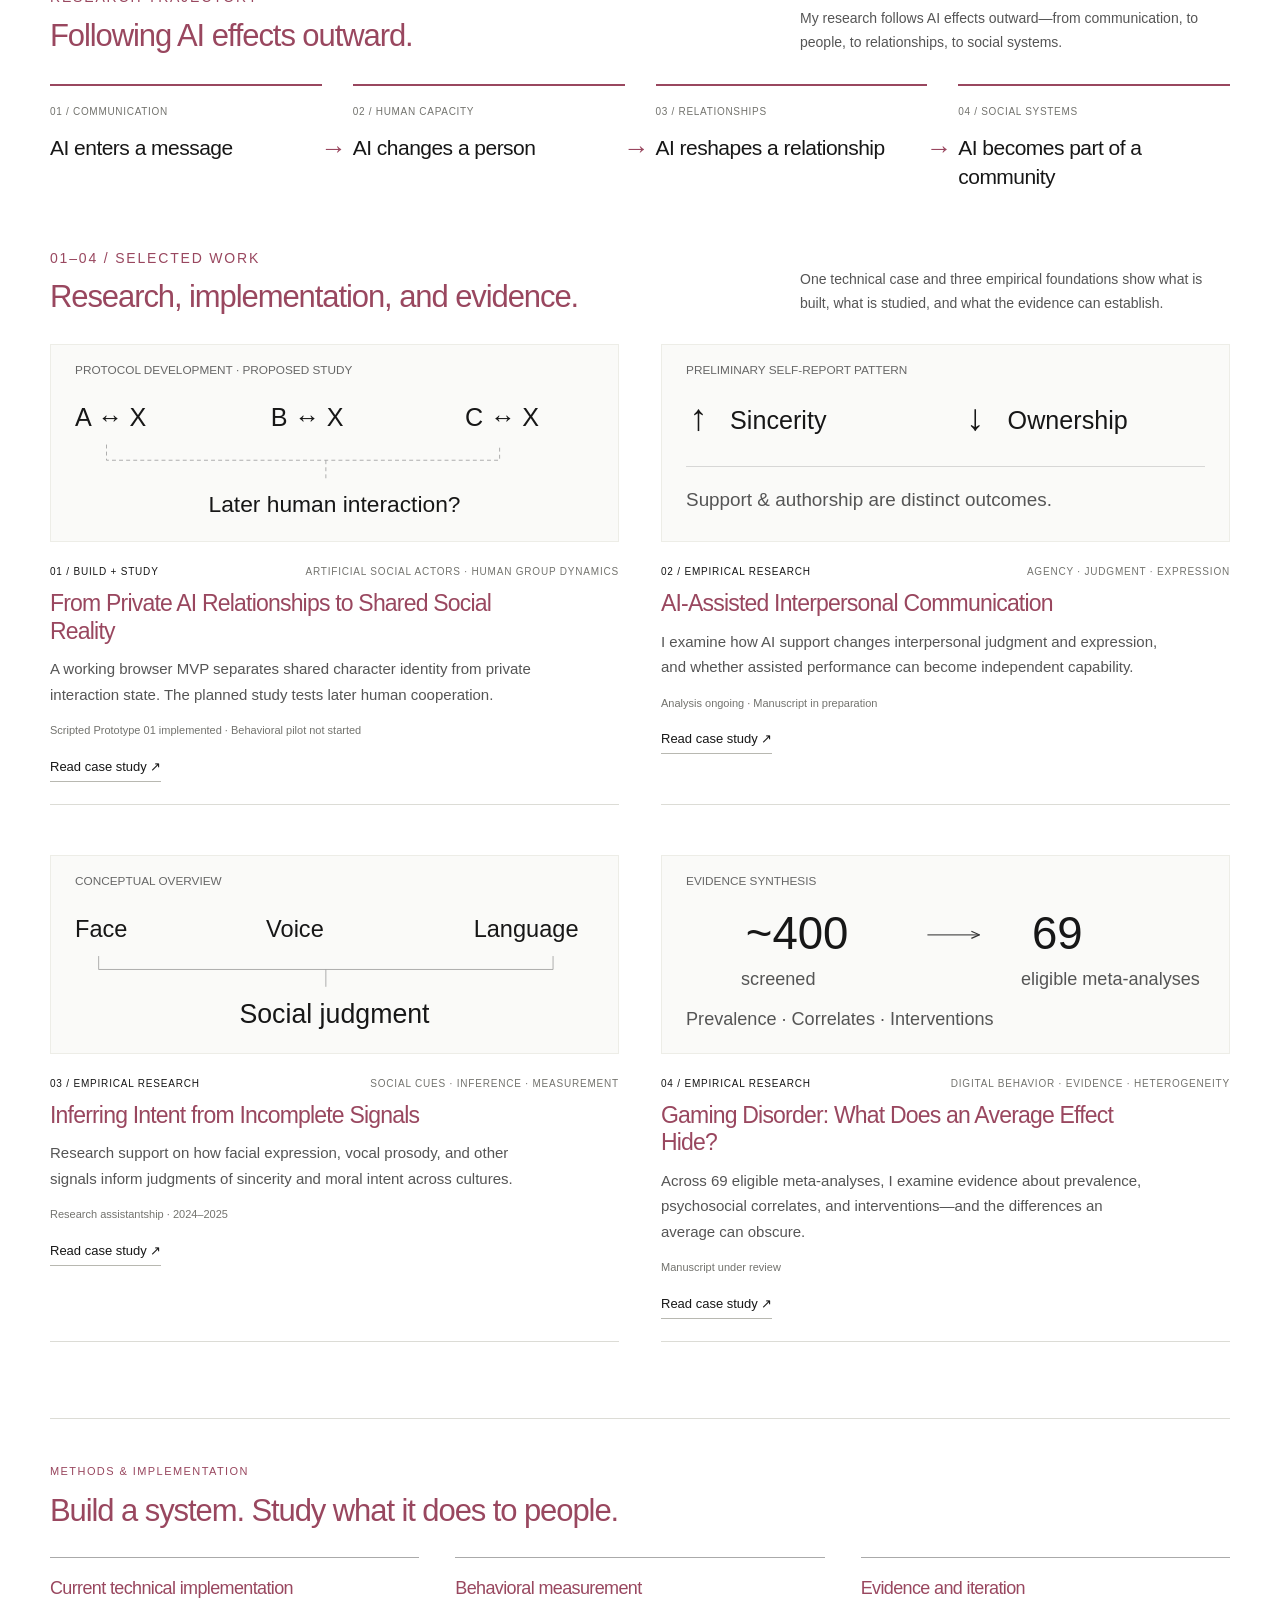
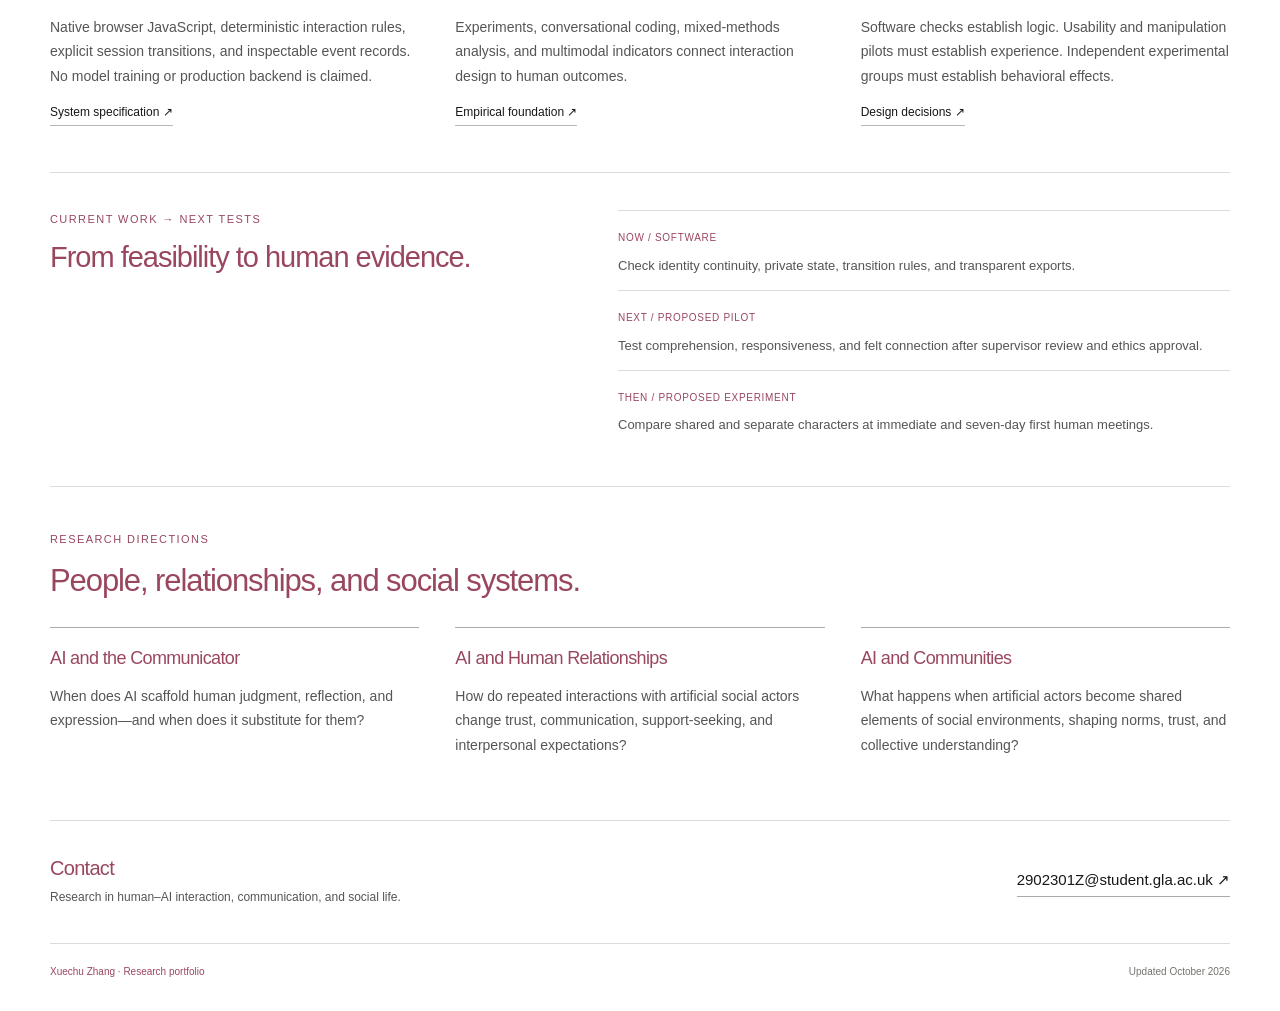
==== commit 19b82e77: "Unify rose name and heading accents; place tiger artwork on Home" ====
--- a/index.html
+++ b/index.html
@@ -2,17 +2,17 @@
 <html lang="en"><head><meta charset="utf-8"><meta name="viewport" content="width=device-width, initial-scale=1">
 <title>Home | Xuechu Zhang</title><meta name="description" content="Xuechu Zhang studies how artificial social actors reshape human judgment, relationships, and communities.">
 <meta name="theme-color" content="#ffffff"><meta property="og:title" content="Home | Xuechu Zhang"><meta property="og:description" content="Xuechu Zhang studies how artificial social actors reshape human judgment, relationships, and communities."><meta property="og:type" content="website">
-<link rel="icon" href="assets/favicon.svg" type="image/svg+xml"><link rel="stylesheet" href="assets/style.css"><script defer src="assets/site.js"></script></head>
-<body><a class="skip-link" href="#main">Skip to content</a>
+<link rel="icon" href="assets/favicon.svg" type="image/svg+xml"><link rel="stylesheet" href="assets/style.css?v=20261009-inspect"><link rel="stylesheet" href="assets/personal.css?v=20261010-rose"><script defer src="assets/site.js"></script></head>
+<body class="home-page"><a class="skip-link" href="#main">Skip to content</a>
 <header class="site-header"><div class="nav-wrap shell">
 <a class="brand" href="index.html" aria-label="Xuechu Zhang home">Xuechu Zhang<small>Human–AI Interaction & Social Dynamics</small></a>
 <button class="menu-button" type="button" aria-expanded="false" aria-controls="site-nav">Menu</button>
 <nav id="site-nav" aria-label="Main navigation"><a href="index.html" aria-current="page">Home</a><a href="research.html">Research</a><a href="publications.html">Publications</a><a href="about.html">About</a><a href="cv.html">CV</a></nav></div></header><main id="main"><div class="shell">
-<section class="hero" aria-labelledby="home-title"><p class="eyebrow">Researcher in Human–AI Interaction & Social Dynamics</p>
+<section class="hero" aria-labelledby="home-title"><div class="hero-copy"><p class="eyebrow">Researcher in Human–AI Interaction & Social Dynamics</p>
 <h1 id="home-title">Xuechu Zhang</h1><p class="field-line">Human–AI Interaction · Communication · Social Dynamics</p><p class="lede">I study how artificial social actors reshape human judgment, relationships, and communities.</p>
 <p class="intro">I am a psychology researcher at the University of Glasgow working at the intersection of human–AI interaction, communication, and social behavior. My work asks when AI scaffolds human capacities and when it begins to substitute for them—and how its effects extend into human relationships and collective social life.</p>
 <p class="method-line">Behavioral experiments · Conversational analysis · Evidence synthesis · AI-assisted research prototyping</p>
-<div class="hero-actions"><a class="button-link primary" href="research.html">View Research ↗</a><a class="button-link" href="cv.html">CV ↗</a></div></section>
+<div class="hero-actions"><a class="button-link primary" href="research.html">View Research ↗</a><a class="button-link" href="cv.html">CV ↗</a></div></div><figure class="hero-art"><img src="assets/photos/tiger-art.jpg" width="1280" height="1637" alt="Photograph of a framed tiger artwork" decoding="async"><figcaption><a href="about.html#beyond-research-title">Beyond research ↗</a></figcaption></figure></section>
 <section class="featured-build" aria-labelledby="build-title">
 <div class="section-head"><div><p class="eyebrow">Featured Build / Prototype 01</p><h2 id="build-title">One character. Separate private encounters.</h2></div><p class="build-stage">Working browser MVP · Scripted responses<br>Behavioral pilot not started</p></div>
 <div class="build-feature-grid"><div class="build-copy"><p class="build-question">Can a shared artificial social actor become a bridge between people who have never met?</p><p>The first build tests a smaller premise: keep one character identity consistent while each private interaction responds to its own choices. A later experiment asks whether that common reference changes human cooperation.</p><dl class="build-facts"><div><dt>Built now</dt><dd>A consistent character, private choice-based conversations, condition controls, inspectable JSON records, and a human-only handoff preview.</dd></div><div><dt>Software evidence</dt><dd>Identity mapping, separate session state, timing rules, and payoff arithmetic have software checks. Human effects remain untested.</dd></div><div><dt>Next test</dt><dd>Can people recognize a continuing character and experience a responsive interaction? An approved pilot must establish this before a group experiment.</dd></div></dl><div class="hero-actions"><a class="button-link primary" href="prototype.html">Try Prototype 01 ↗</a><a class="button-link" href="research.html#shared-social-reality">Build + Study case ↗</a></div><div class="build-links"><a href="https://github.com/xuechuzhang/xuechuzhang.github.io/blob/main/prototype/README.md">Code &amp; README ↗</a><a href="https://github.com/xuechuzhang/xuechuzhang.github.io/blob/main/docs/pilot-protocol.md">Draft pilot protocol ↗</a><a href="https://github.com/xuechuzhang/xuechuzhang.github.io/blob/main/docs/verification.md">Verification ↗</a></div><p class="provenance-note">Research framing and temporal design: my project with Dr. Chen Zhou, building on the lab's paradigm. Prototype implementation: new, developed with Codex assistance in this portfolio upgrade.</p></div><div class="build-media"><figure class="build-walkthrough"><p class="eyebrow">See the working interface / 42 seconds</p><video controls preload="metadata" playsinline poster="assets/demo/prototype01-poster.jpg" aria-label="42-second walkthrough of actual Prototype 01 interface states"><source src="assets/demo/prototype01-walkthrough.mp4" type="video/mp4"><track kind="captions" src="assets/demo/prototype01-walkthrough.vtt" srclang="en" label="English" default><p><a href="assets/demo/prototype01-walkthrough.mp4">Download the walkthrough</a></p></video><figcaption>Initial MVP walkthrough, assembled from real interface captures. Scripted responses; no participant data. <a href="assets/demo/README.md">Capture details ↗</a></figcaption></figure><details class="build-architecture"><summary>How it works: shared identity, private state</summary><figure class="build-figure"><a href="assets/research/prototype-architecture.svg"><img src="assets/research/prototype-architecture.svg" width="980" height="640" loading="lazy" alt="Implemented browser architecture: shared public identity, separate private session state, and a human-only handoff preview. Future study infrastructure is marked separately."></a><figcaption>Identity is shared; private conversation is not. <a href="assets/research/prototype-architecture.svg" download>Architecture SVG ↓</a></figcaption></figure></details><p class="build-try-note">Try it in two tabs: make different choices, then inspect each session's own record.</p></div></div></section>
--- a/assets/personal.css
+++ b/assets/personal.css
@@ -0,0 +1,34 @@
+/* A restrained rose accent across the four public portfolio pages. */
+:root{--accent:#99475f;--rose-paper:#fcf7f8}
+.about-page .page-intro h1,.publications-page .page-intro h1,.research-page .page-intro h1{font-family:Georgia,'Times New Roman',serif;color:var(--accent);font-size:clamp(44px,5.3vw,68px);font-weight:400;letter-spacing:-.04em}
+.rose-emphasis{color:var(--accent)}
+.about-layout{display:grid;grid-template-columns:minmax(0,1.15fr) minmax(0,.85fr);gap:66px;align-items:start;padding-bottom:64px}
+.about-layout .about-bio{max-width:none;padding-bottom:0}
+.about-layout .about-bio p{font-size:16px;line-height:1.9;margin-bottom:24px}
+.about-life{position:relative;isolation:isolate;min-width:0;padding:24px 22px 25px;min-height:660px;display:flex;flex-direction:column;justify-content:space-between}
+.about-life::before{content:'';position:absolute;inset:-12px -18px -12px 25px;background:url('photos/tiger-art.jpg') center center / cover no-repeat;opacity:.25;z-index:-1}
+.about-portrait{margin:0 18px 0 -22px}
+.about-portrait img{width:100%;height:auto;border:9px solid #fff;box-shadow:0 8px 25px rgb(83 49 59 / .08)}
+.about-portrait figcaption{font-size:11px;line-height:1.7;color:var(--accent);margin-top:11px;padding-left:9px}
+.beyond-research{margin-top:145px;background:rgb(255 255 255 / .95);border-left:2px solid var(--accent);padding:20px 24px}
+.beyond-research h2{font-family:Georgia,'Times New Roman',serif;font-size:26px;font-weight:400;letter-spacing:-.025em;color:var(--accent);margin-bottom:12px}
+.beyond-research p{font-size:14px;line-height:1.85;max-width:350px}
+.publication-list{min-width:0}
+.publication-list .publication-entry+.publication-entry{border-top:1px solid var(--line);margin-top:33px;padding-top:32px}
+.publications-page .publication-entry .publication-state,.publications-page .publication-entry .inline-link{color:var(--accent)}
+.publications-page .publication-entry .inline-link{border-color:#cf9eac}
+@media(max-width:980px){.about-layout{gap:36px;grid-template-columns:minmax(0,1.1fr) minmax(0,.9fr)}.about-life{padding:20px 17px;min-height:620px}.about-life::before{right:-8px;left:15px}.about-portrait{margin-left:-17px;margin-right:7px}.beyond-research{padding:18px 19px}}
+@media(max-width:760px){.about-layout{grid-template-columns:1fr;gap:29px;padding-bottom:42px}.about-layout .about-bio p{font-size:16px;line-height:1.8}.about-life{max-width:490px;width:100%;justify-self:center;min-height:0;padding:20px 17px}.about-life::before{inset:0 0 0 24px;background-position:center}.about-portrait{margin-left:-10px;margin-right:35px}.beyond-research{margin-top:155px;padding:20px 21px}.beyond-research p{max-width:none}.publication-list .publication-entry+.publication-entry{margin-top:28px;padding-top:27px}}
+@media print{.about-layout{display:block}.about-life{min-height:0;display:block;max-width:350px;margin-top:22px}.about-life::before{display:none}.beyond-research{margin-top:20px}.about-portrait img{box-shadow:none}}
+
+/* Names and section labels carry the accent; prose retains its original ink. */
+.brand,.hero h1,main h2,main h3,.eyebrow,.person-name,.site-footer p:first-child,.contact h2{color:var(--accent)}
+.home-page .hero{display:grid;grid-template-columns:minmax(0,1fr) 270px;gap:70px;align-items:center}
+.hero-copy{min-width:0}
+.hero-art{width:100%;margin:0;align-self:center}
+.hero-art img{display:block;width:100%;height:auto;padding:8px;background:var(--rose-paper);border:1px solid var(--line)}
+.hero-art figcaption{margin-top:13px;font-size:11px;text-align:right;letter-spacing:.025em}
+.hero-art figcaption a{color:var(--accent);border-bottom:1px solid #cf9eac;padding-bottom:3px}
+@media(max-width:980px){.home-page .hero{grid-template-columns:minmax(0,1fr) 220px;gap:36px}}
+@media(max-width:760px){.home-page .hero{grid-template-columns:1fr;gap:27px}.hero-art{width:170px;justify-self:end}.hero-art figcaption{font-size:10px;margin-top:10px}}
+@media print{.home-page .hero{display:block}.hero-art{display:none}}
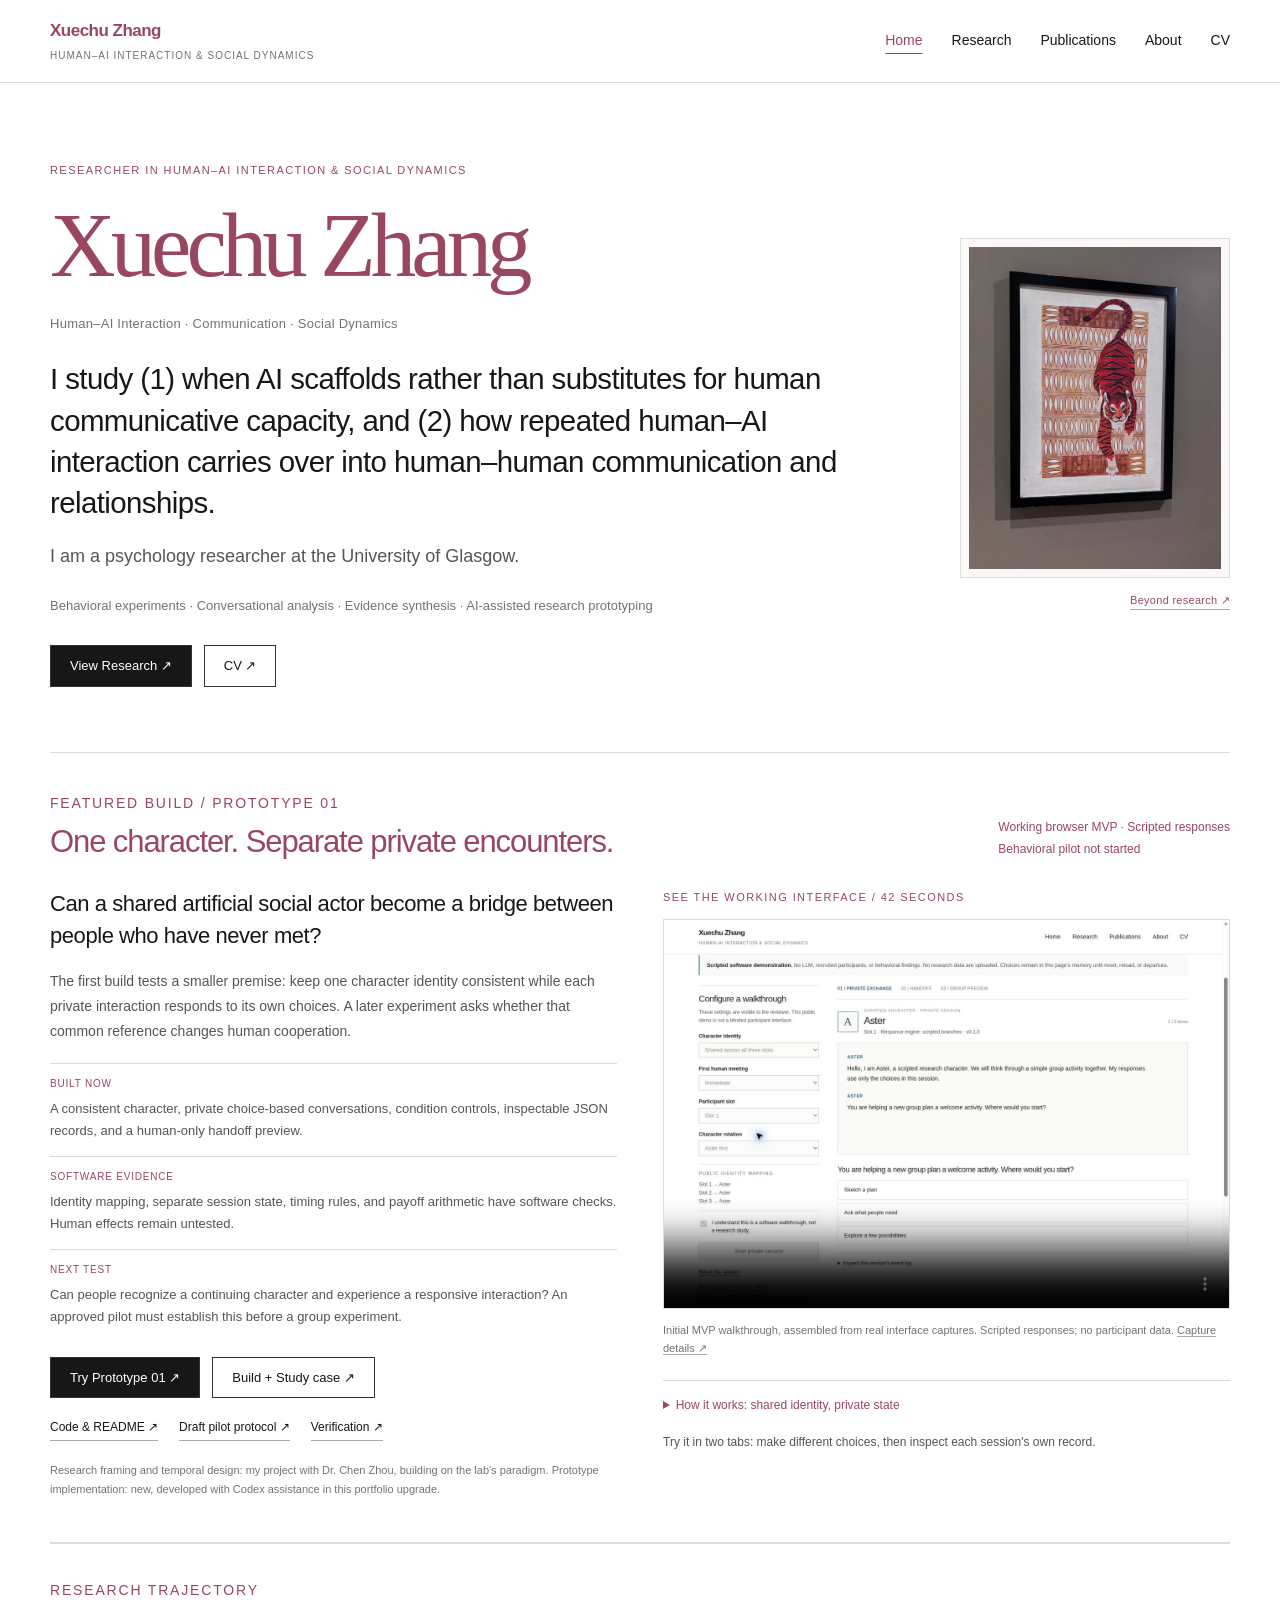
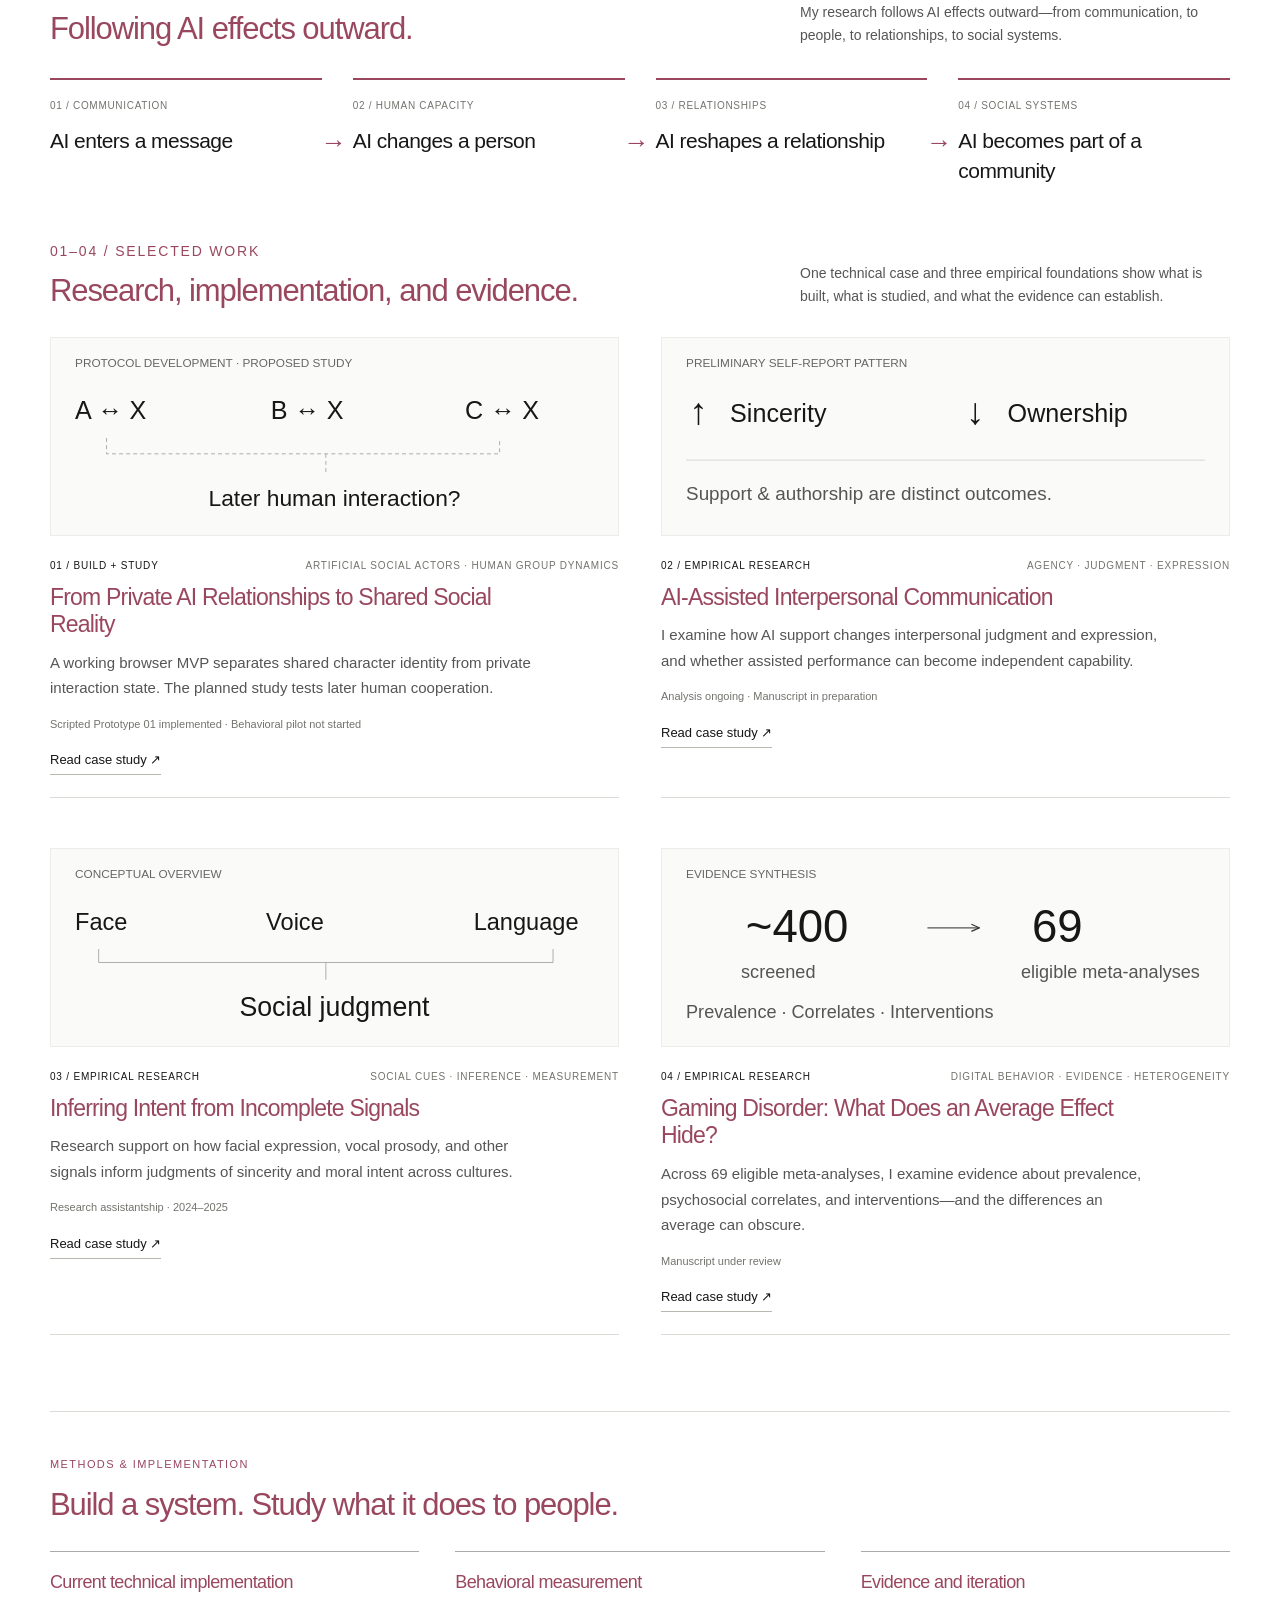
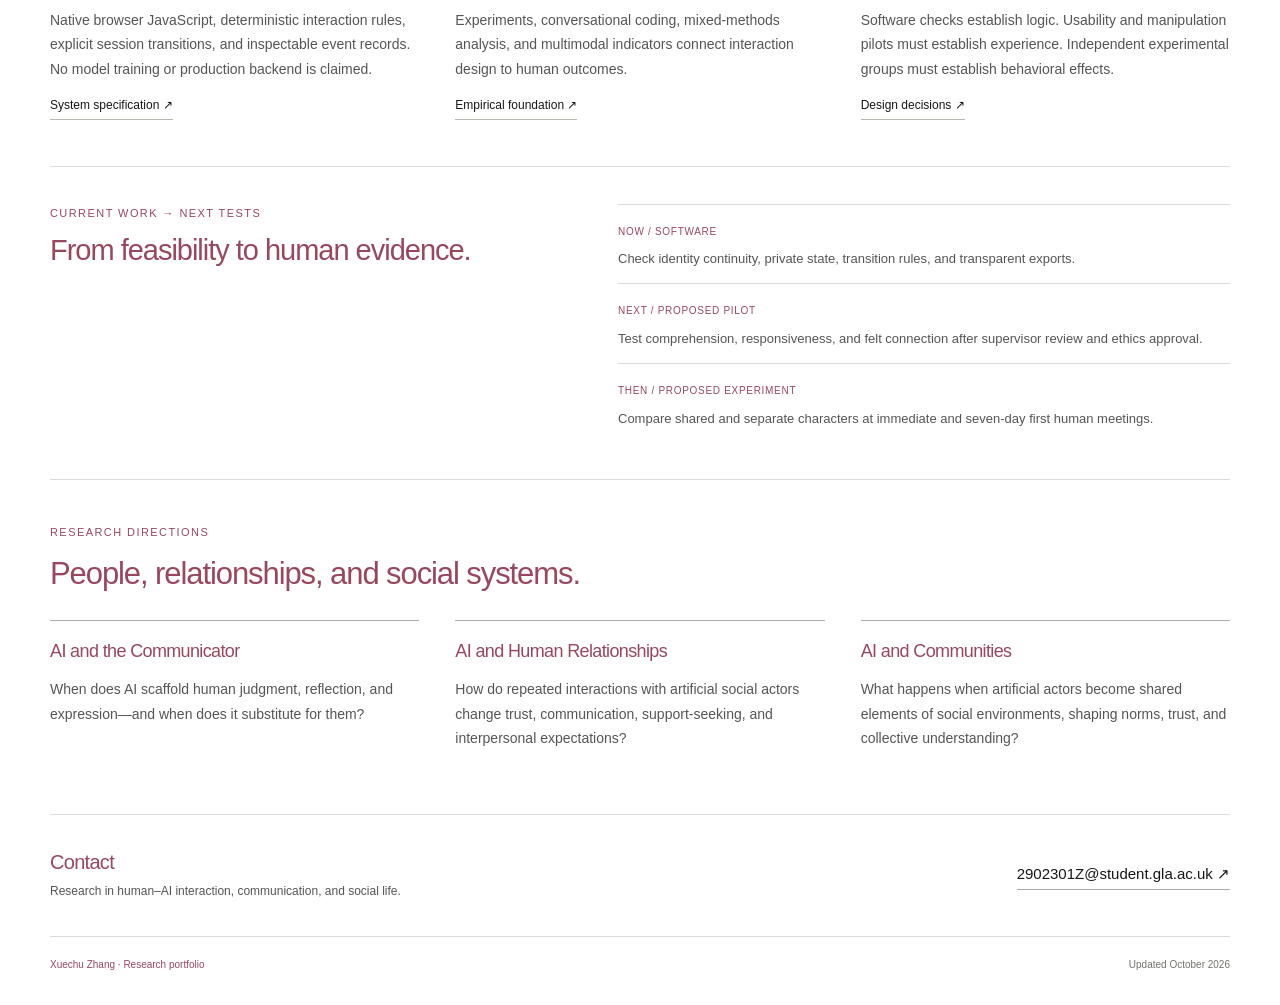
==== commit c5579e6f: "Refine homepage research focus, simplify About, and accent CV" ====
--- a/index.html
+++ b/index.html
@@ -2,15 +2,15 @@
 <html lang="en"><head><meta charset="utf-8"><meta name="viewport" content="width=device-width, initial-scale=1">
 <title>Home | Xuechu Zhang</title><meta name="description" content="Xuechu Zhang studies how artificial social actors reshape human judgment, relationships, and communities.">
 <meta name="theme-color" content="#ffffff"><meta property="og:title" content="Home | Xuechu Zhang"><meta property="og:description" content="Xuechu Zhang studies how artificial social actors reshape human judgment, relationships, and communities."><meta property="og:type" content="website">
-<link rel="icon" href="assets/favicon.svg" type="image/svg+xml"><link rel="stylesheet" href="assets/style.css?v=20261009-inspect"><link rel="stylesheet" href="assets/personal.css?v=20261010-rose"><script defer src="assets/site.js"></script></head>
+<link rel="icon" href="assets/favicon.svg" type="image/svg+xml"><link rel="stylesheet" href="assets/style.css?v=20261009-inspect"><link rel="stylesheet" href="assets/personal.css?v=20261010-refine"><script defer src="assets/site.js"></script></head>
 <body class="home-page"><a class="skip-link" href="#main">Skip to content</a>
 <header class="site-header"><div class="nav-wrap shell">
 <a class="brand" href="index.html" aria-label="Xuechu Zhang home">Xuechu Zhang<small>Human–AI Interaction & Social Dynamics</small></a>
 <button class="menu-button" type="button" aria-expanded="false" aria-controls="site-nav">Menu</button>
 <nav id="site-nav" aria-label="Main navigation"><a href="index.html" aria-current="page">Home</a><a href="research.html">Research</a><a href="publications.html">Publications</a><a href="about.html">About</a><a href="cv.html">CV</a></nav></div></header><main id="main"><div class="shell">
 <section class="hero" aria-labelledby="home-title"><div class="hero-copy"><p class="eyebrow">Researcher in Human–AI Interaction & Social Dynamics</p>
-<h1 id="home-title">Xuechu Zhang</h1><p class="field-line">Human–AI Interaction · Communication · Social Dynamics</p><p class="lede">I study how artificial social actors reshape human judgment, relationships, and communities.</p>
-<p class="intro">I am a psychology researcher at the University of Glasgow working at the intersection of human–AI interaction, communication, and social behavior. My work asks when AI scaffolds human capacities and when it begins to substitute for them—and how its effects extend into human relationships and collective social life.</p>
+<h1 id="home-title">Xuechu Zhang</h1><p class="field-line">Human–AI Interaction · Communication · Social Dynamics</p><p class="lede">I study (1) when AI scaffolds rather than substitutes for human communicative capacity, and (2) how repeated human–AI interaction carries over into human–human communication and relationships.</p>
+<p class="intro">I am a psychology researcher at the University of Glasgow.</p>
 <p class="method-line">Behavioral experiments · Conversational analysis · Evidence synthesis · AI-assisted research prototyping</p>
 <div class="hero-actions"><a class="button-link primary" href="research.html">View Research ↗</a><a class="button-link" href="cv.html">CV ↗</a></div></div><figure class="hero-art"><img src="assets/photos/tiger-art.jpg" width="1280" height="1637" alt="Photograph of a framed tiger artwork" decoding="async"><figcaption><a href="about.html#beyond-research-title">Beyond research ↗</a></figcaption></figure></section>
 <section class="featured-build" aria-labelledby="build-title">
--- a/assets/personal.css
+++ b/assets/personal.css
@@ -1,25 +1,25 @@
-/* A restrained rose accent across the four public portfolio pages. */
+/* A restrained rose accent across the public portfolio pages. */
 :root{--accent:#99475f;--rose-paper:#fcf7f8}
-.about-page .page-intro h1,.publications-page .page-intro h1,.research-page .page-intro h1{font-family:Georgia,'Times New Roman',serif;color:var(--accent);font-size:clamp(44px,5.3vw,68px);font-weight:400;letter-spacing:-.04em}
+.about-page .page-intro h1,.publications-page .page-intro h1,.research-page .page-intro h1,.cv-page .page-intro h1{font-family:Georgia,'Times New Roman',serif;color:var(--accent);font-size:clamp(44px,5.3vw,68px);font-weight:400;letter-spacing:-.04em}
 .rose-emphasis{color:var(--accent)}
 .about-layout{display:grid;grid-template-columns:minmax(0,1.15fr) minmax(0,.85fr);gap:66px;align-items:start;padding-bottom:64px}
 .about-layout .about-bio{max-width:none;padding-bottom:0}
 .about-layout .about-bio p{font-size:16px;line-height:1.9;margin-bottom:24px}
-.about-life{position:relative;isolation:isolate;min-width:0;padding:24px 22px 25px;min-height:660px;display:flex;flex-direction:column;justify-content:space-between}
-.about-life::before{content:'';position:absolute;inset:-12px -18px -12px 25px;background:url('photos/tiger-art.jpg') center center / cover no-repeat;opacity:.25;z-index:-1}
-.about-portrait{margin:0 18px 0 -22px}
+.about-life{min-width:0}
+
+.about-portrait{margin:0}
 .about-portrait img{width:100%;height:auto;border:9px solid #fff;box-shadow:0 8px 25px rgb(83 49 59 / .08)}
 .about-portrait figcaption{font-size:11px;line-height:1.7;color:var(--accent);margin-top:11px;padding-left:9px}
-.beyond-research{margin-top:145px;background:rgb(255 255 255 / .95);border-left:2px solid var(--accent);padding:20px 24px}
+.beyond-research{margin-top:28px;background:var(--rose-paper);border-left:2px solid var(--accent);padding:20px 24px}
 .beyond-research h2{font-family:Georgia,'Times New Roman',serif;font-size:26px;font-weight:400;letter-spacing:-.025em;color:var(--accent);margin-bottom:12px}
 .beyond-research p{font-size:14px;line-height:1.85;max-width:350px}
 .publication-list{min-width:0}
 .publication-list .publication-entry+.publication-entry{border-top:1px solid var(--line);margin-top:33px;padding-top:32px}
 .publications-page .publication-entry .publication-state,.publications-page .publication-entry .inline-link{color:var(--accent)}
 .publications-page .publication-entry .inline-link{border-color:#cf9eac}
-@media(max-width:980px){.about-layout{gap:36px;grid-template-columns:minmax(0,1.1fr) minmax(0,.9fr)}.about-life{padding:20px 17px;min-height:620px}.about-life::before{right:-8px;left:15px}.about-portrait{margin-left:-17px;margin-right:7px}.beyond-research{padding:18px 19px}}
-@media(max-width:760px){.about-layout{grid-template-columns:1fr;gap:29px;padding-bottom:42px}.about-layout .about-bio p{font-size:16px;line-height:1.8}.about-life{max-width:490px;width:100%;justify-self:center;min-height:0;padding:20px 17px}.about-life::before{inset:0 0 0 24px;background-position:center}.about-portrait{margin-left:-10px;margin-right:35px}.beyond-research{margin-top:155px;padding:20px 21px}.beyond-research p{max-width:none}.publication-list .publication-entry+.publication-entry{margin-top:28px;padding-top:27px}}
-@media print{.about-layout{display:block}.about-life{min-height:0;display:block;max-width:350px;margin-top:22px}.about-life::before{display:none}.beyond-research{margin-top:20px}.about-portrait img{box-shadow:none}}
+@media(max-width:980px){.about-layout{gap:36px;grid-template-columns:minmax(0,1.1fr) minmax(0,.9fr)}.beyond-research{padding:18px 19px}}
+@media(max-width:760px){.about-layout{grid-template-columns:1fr;gap:29px;padding-bottom:42px}.about-layout .about-bio p{font-size:16px;line-height:1.8}.about-life{max-width:490px;width:100%;justify-self:center}.beyond-research{margin-top:24px;padding:20px 21px}.beyond-research p{max-width:none}.publication-list .publication-entry+.publication-entry{margin-top:28px;padding-top:27px}}
+@media print{.about-layout{display:block}.about-life{min-height:0;display:block;max-width:350px;margin-top:22px}.beyond-research{margin-top:20px}.about-portrait img{box-shadow:none}}
 
 /* Names and section labels carry the accent; prose retains its original ink. */
 .brand,.hero h1,main h2,main h3,.eyebrow,.person-name,.site-footer p:first-child,.contact h2{color:var(--accent)}
@@ -32,3 +32,5 @@
 @media(max-width:980px){.home-page .hero{grid-template-columns:minmax(0,1fr) 220px;gap:36px}}
 @media(max-width:760px){.home-page .hero{grid-template-columns:1fr;gap:27px}.hero-art{width:170px;justify-self:end}.hero-art figcaption{font-size:10px;margin-top:10px}}
 @media print{.home-page .hero{display:block}.hero-art{display:none}}
+
+.cv-role{color:var(--accent)}
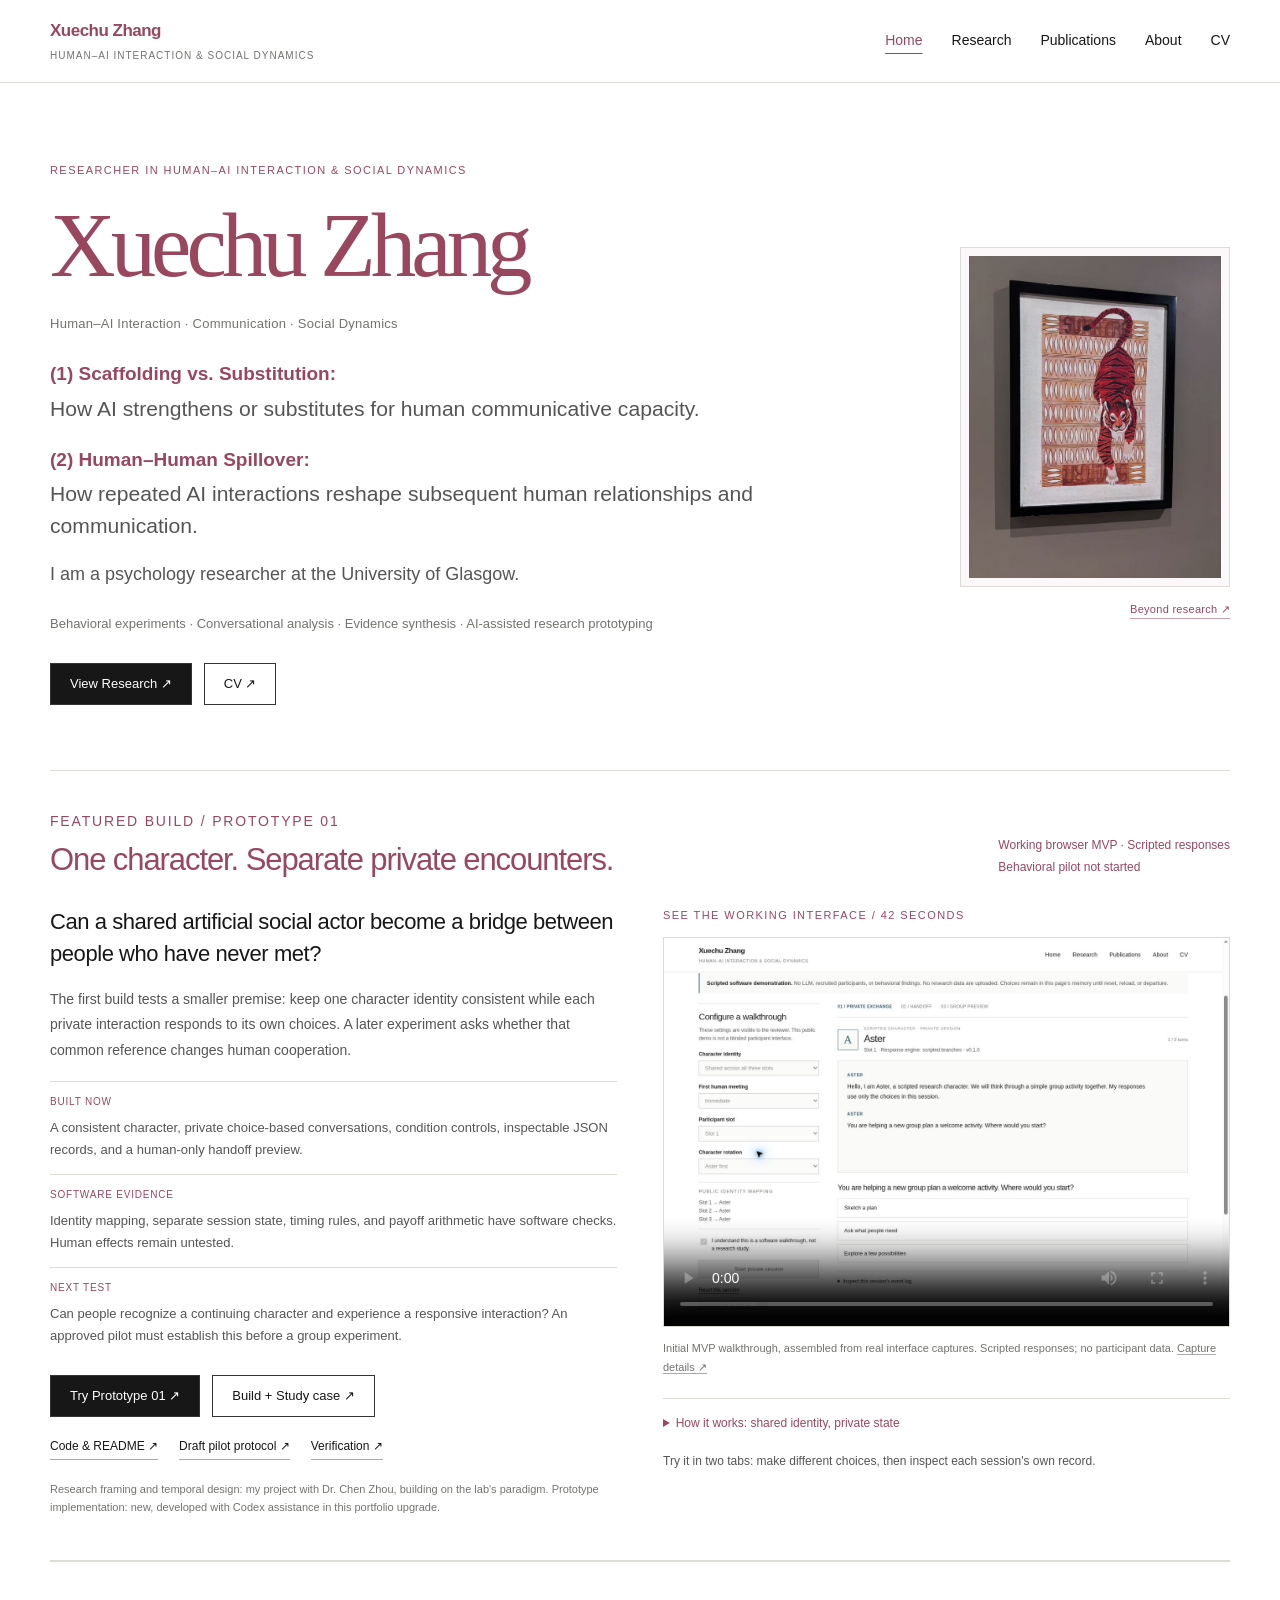
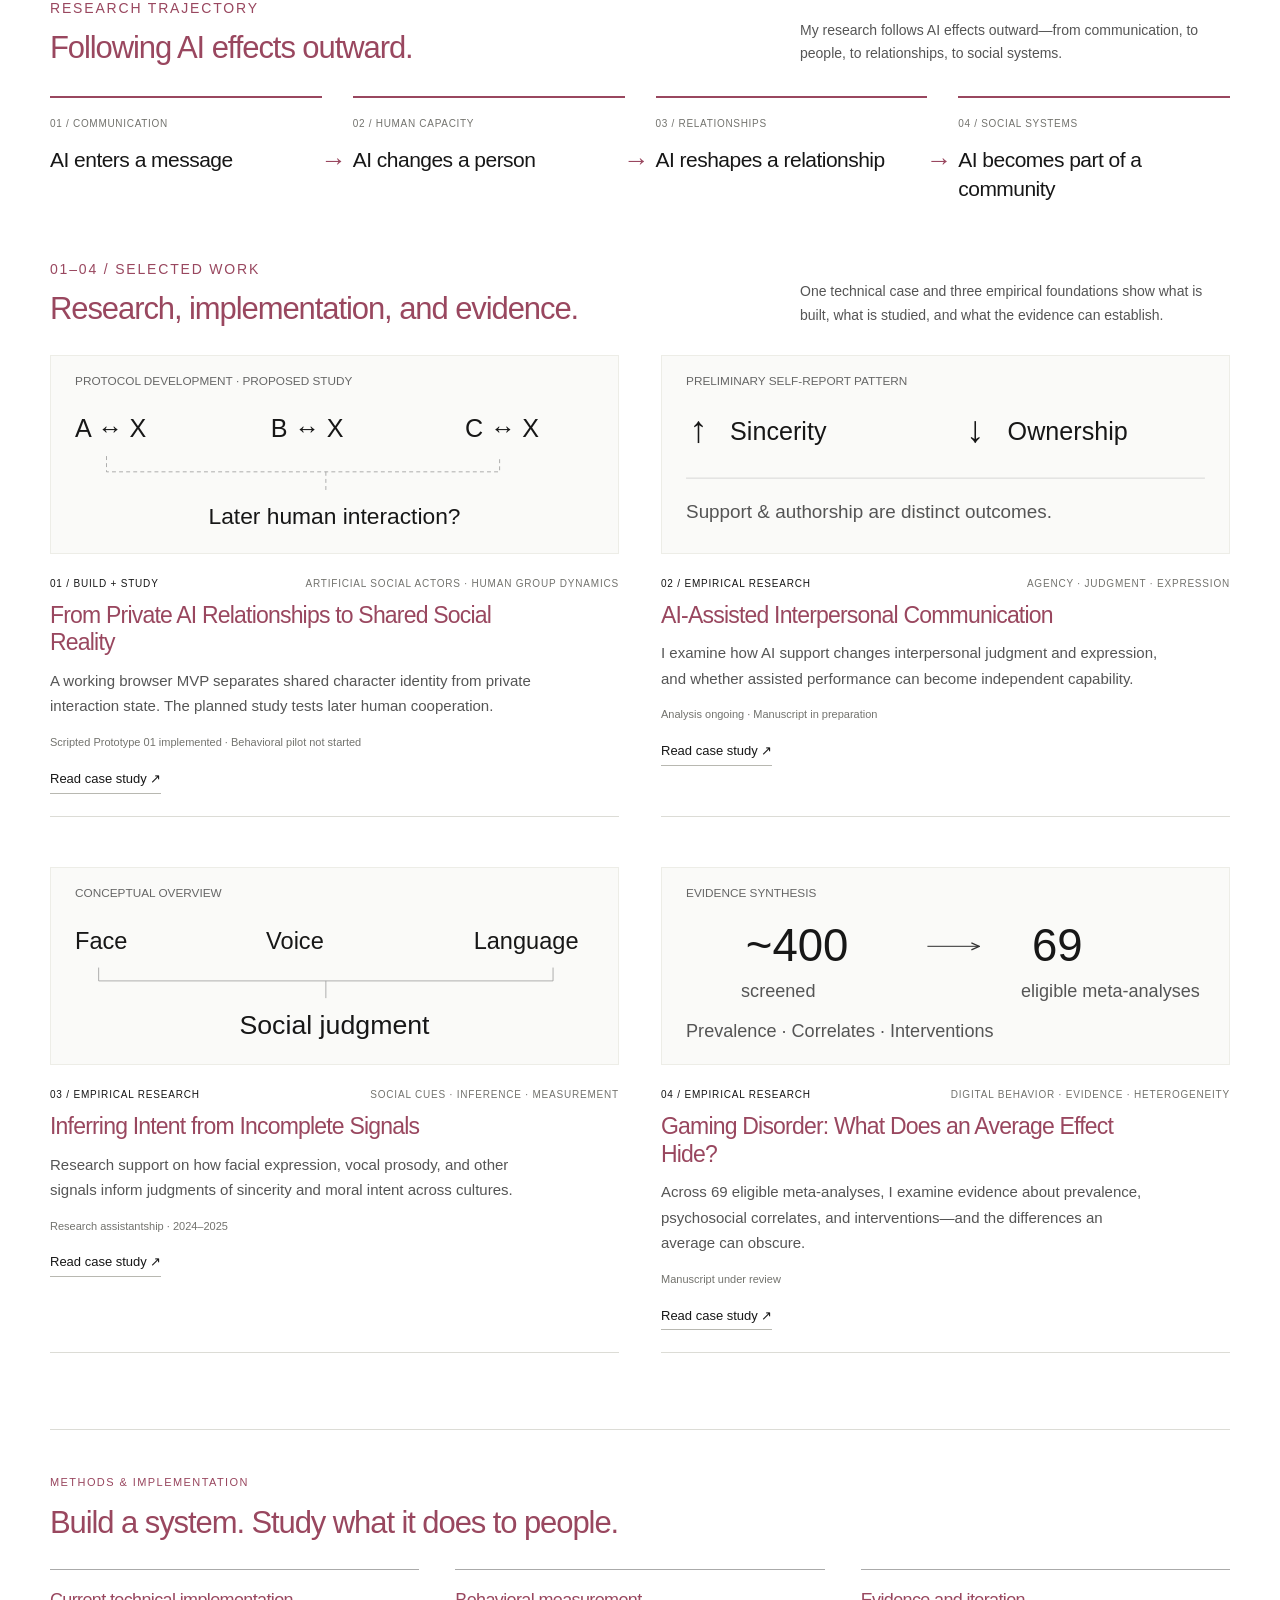
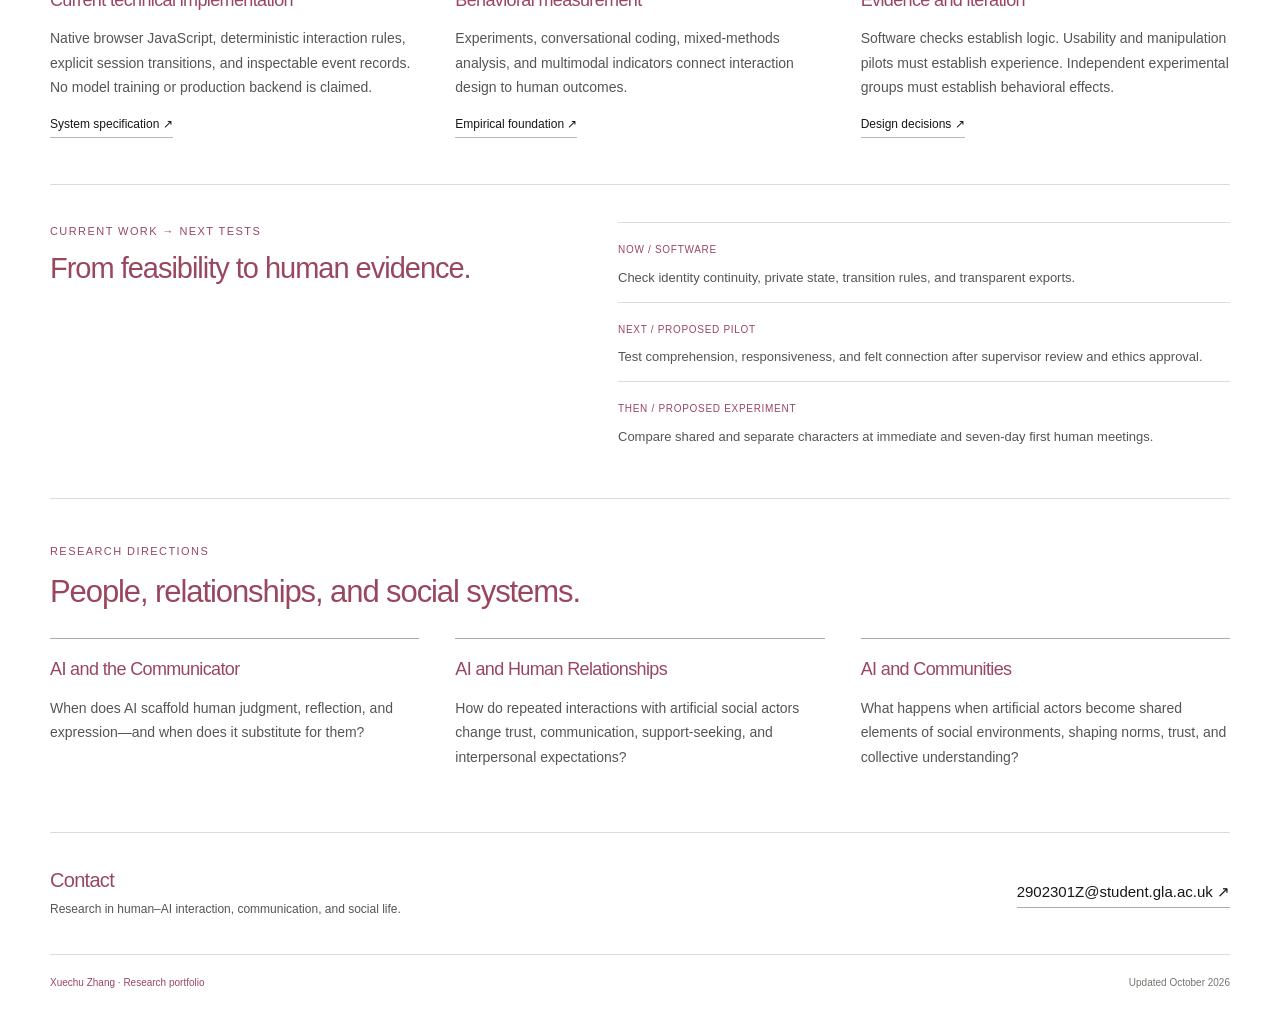
==== commit 5bec755e: "Refine Home research focus and About biography" ====
--- a/index.html
+++ b/index.html
@@ -2,14 +2,17 @@
 <html lang="en"><head><meta charset="utf-8"><meta name="viewport" content="width=device-width, initial-scale=1">
 <title>Home | Xuechu Zhang</title><meta name="description" content="Xuechu Zhang studies how artificial social actors reshape human judgment, relationships, and communities.">
 <meta name="theme-color" content="#ffffff"><meta property="og:title" content="Home | Xuechu Zhang"><meta property="og:description" content="Xuechu Zhang studies how artificial social actors reshape human judgment, relationships, and communities."><meta property="og:type" content="website">
-<link rel="icon" href="assets/favicon.svg" type="image/svg+xml"><link rel="stylesheet" href="assets/style.css?v=20261009-inspect"><link rel="stylesheet" href="assets/personal.css?v=20261010-refine"><script defer src="assets/site.js"></script></head>
+<link rel="icon" href="assets/favicon.svg" type="image/svg+xml"><link rel="stylesheet" href="assets/style.css?v=20261009-inspect"><link rel="stylesheet" href="assets/personal.css?v=20261010-focus"><script defer src="assets/site.js"></script></head>
 <body class="home-page"><a class="skip-link" href="#main">Skip to content</a>
 <header class="site-header"><div class="nav-wrap shell">
 <a class="brand" href="index.html" aria-label="Xuechu Zhang home">Xuechu Zhang<small>Human–AI Interaction & Social Dynamics</small></a>
 <button class="menu-button" type="button" aria-expanded="false" aria-controls="site-nav">Menu</button>
 <nav id="site-nav" aria-label="Main navigation"><a href="index.html" aria-current="page">Home</a><a href="research.html">Research</a><a href="publications.html">Publications</a><a href="about.html">About</a><a href="cv.html">CV</a></nav></div></header><main id="main"><div class="shell">
 <section class="hero" aria-labelledby="home-title"><div class="hero-copy"><p class="eyebrow">Researcher in Human–AI Interaction & Social Dynamics</p>
-<h1 id="home-title">Xuechu Zhang</h1><p class="field-line">Human–AI Interaction · Communication · Social Dynamics</p><p class="lede">I study (1) when AI scaffolds rather than substitutes for human communicative capacity, and (2) how repeated human–AI interaction carries over into human–human communication and relationships.</p>
+<h1 id="home-title">Xuechu Zhang</h1><p class="field-line">Human–AI Interaction · Communication · Social Dynamics</p><div class="hero-research-focus" aria-label="Research focus">
+<p><strong>(1) Scaffolding vs. Substitution:</strong><span>How AI strengthens or substitutes for human communicative capacity.</span></p>
+<p><strong>(2) Human–Human Spillover:</strong><span>How repeated AI interactions reshape subsequent human relationships and communication.</span></p>
+</div>
 <p class="intro">I am a psychology researcher at the University of Glasgow.</p>
 <p class="method-line">Behavioral experiments · Conversational analysis · Evidence synthesis · AI-assisted research prototyping</p>
 <div class="hero-actions"><a class="button-link primary" href="research.html">View Research ↗</a><a class="button-link" href="cv.html">CV ↗</a></div></div><figure class="hero-art"><img src="assets/photos/tiger-art.jpg" width="1280" height="1637" alt="Photograph of a framed tiger artwork" decoding="async"><figcaption><a href="about.html#beyond-research-title">Beyond research ↗</a></figcaption></figure></section>
--- a/assets/personal.css
+++ b/assets/personal.css
@@ -25,6 +25,11 @@
 .brand,.hero h1,main h2,main h3,.eyebrow,.person-name,.site-footer p:first-child,.contact h2{color:var(--accent)}
 .home-page .hero{display:grid;grid-template-columns:minmax(0,1fr) 270px;gap:70px;align-items:center}
 .hero-copy{min-width:0}
+.hero-research-focus{margin-top:26px;max-width:780px}
+.hero-research-focus p{margin:0;font-size:clamp(18px,1.65vw,22px);line-height:1.5}
+.hero-research-focus p+p{margin-top:21px}
+.hero-research-focus strong{display:block;margin-bottom:4px;color:var(--accent);font-size:.9em;font-weight:600}
+.hero-research-focus span{display:block}
 .hero-art{width:100%;margin:0;align-self:center}
 .hero-art img{display:block;width:100%;height:auto;padding:8px;background:var(--rose-paper);border:1px solid var(--line)}
 .hero-art figcaption{margin-top:13px;font-size:11px;text-align:right;letter-spacing:.025em}
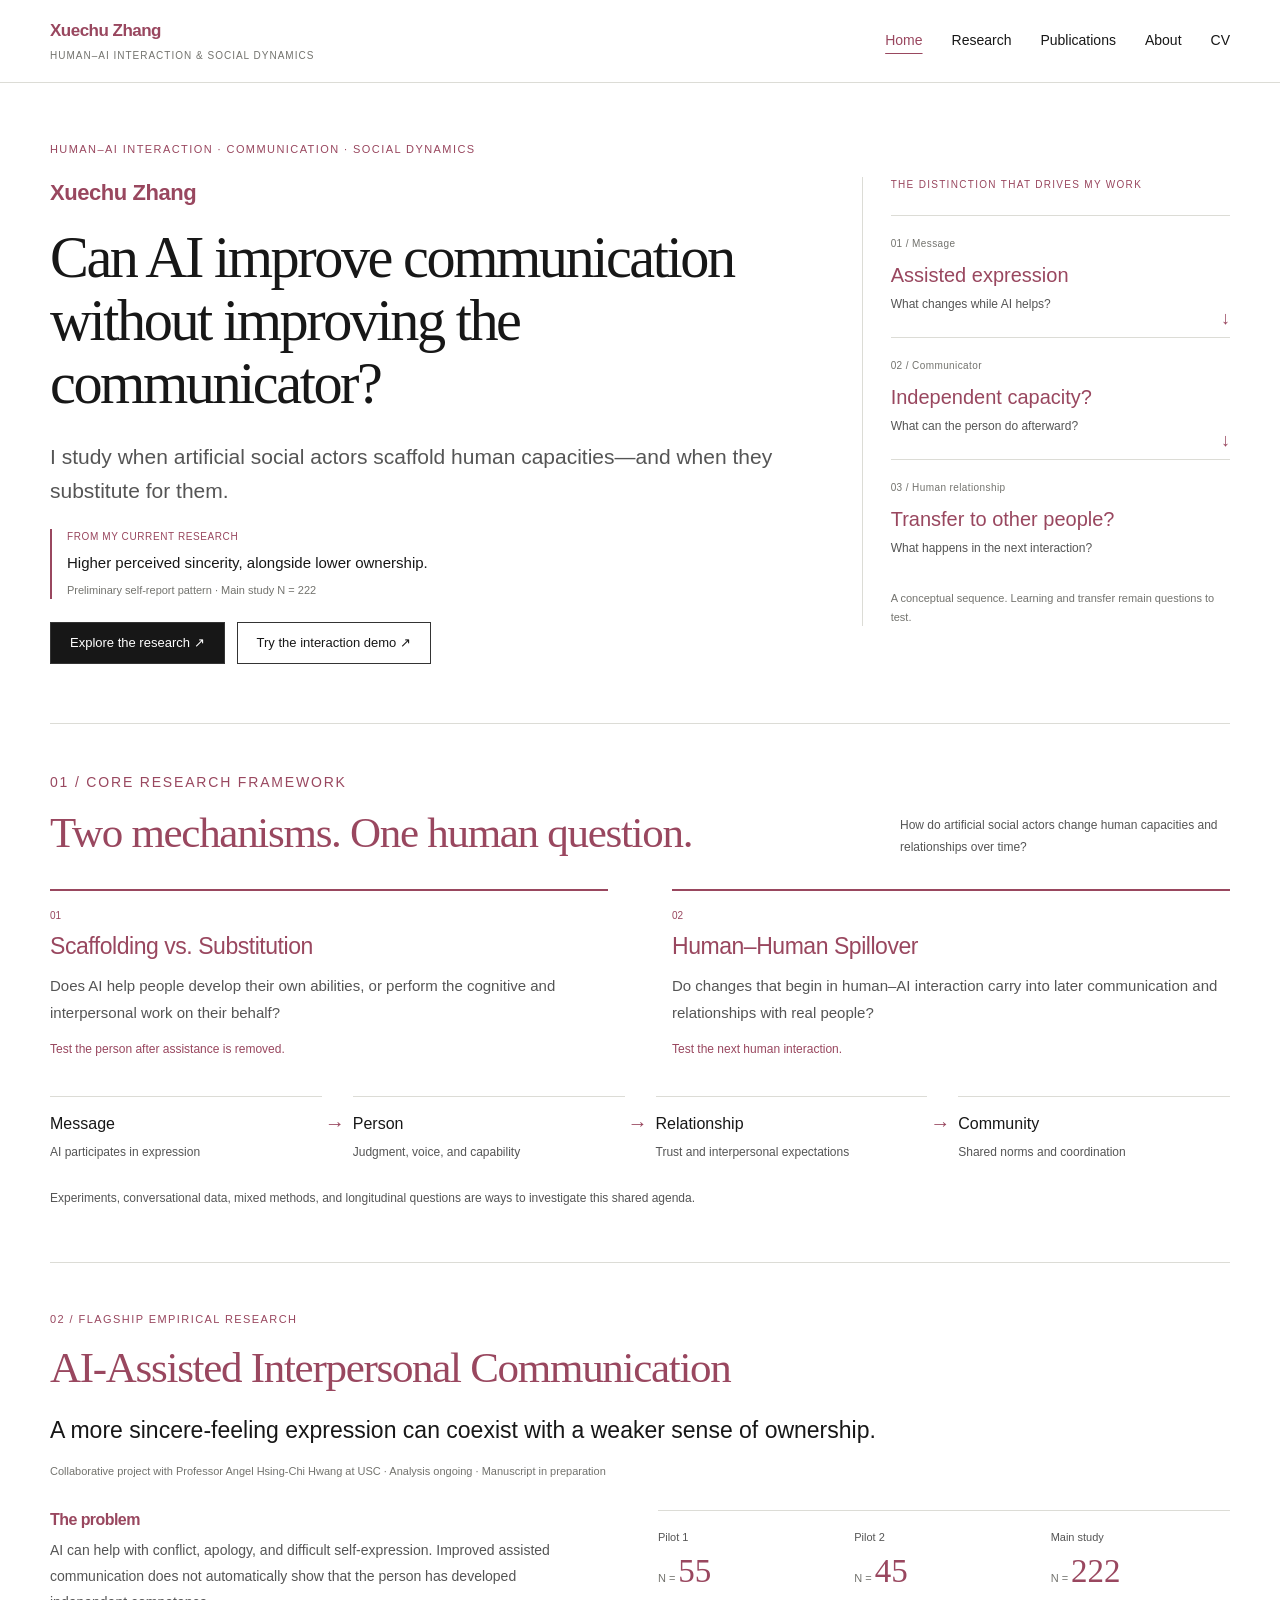
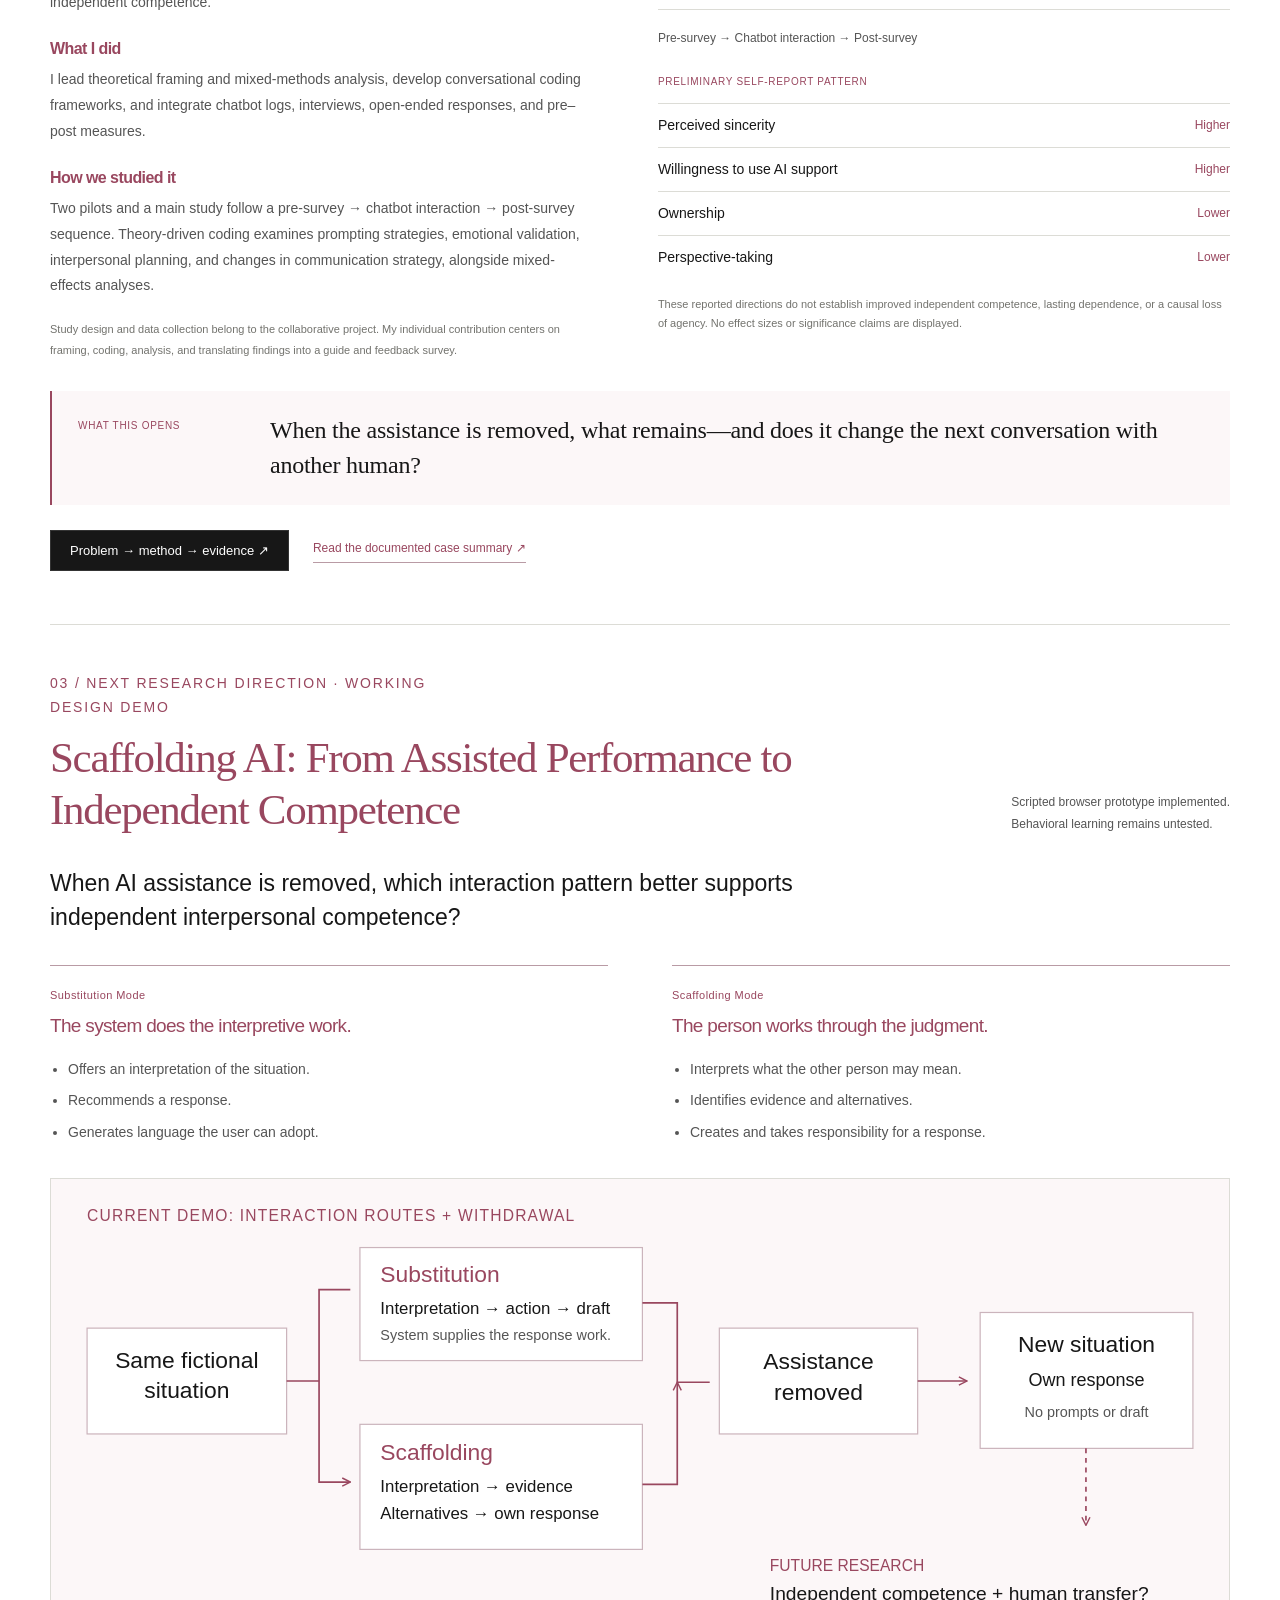
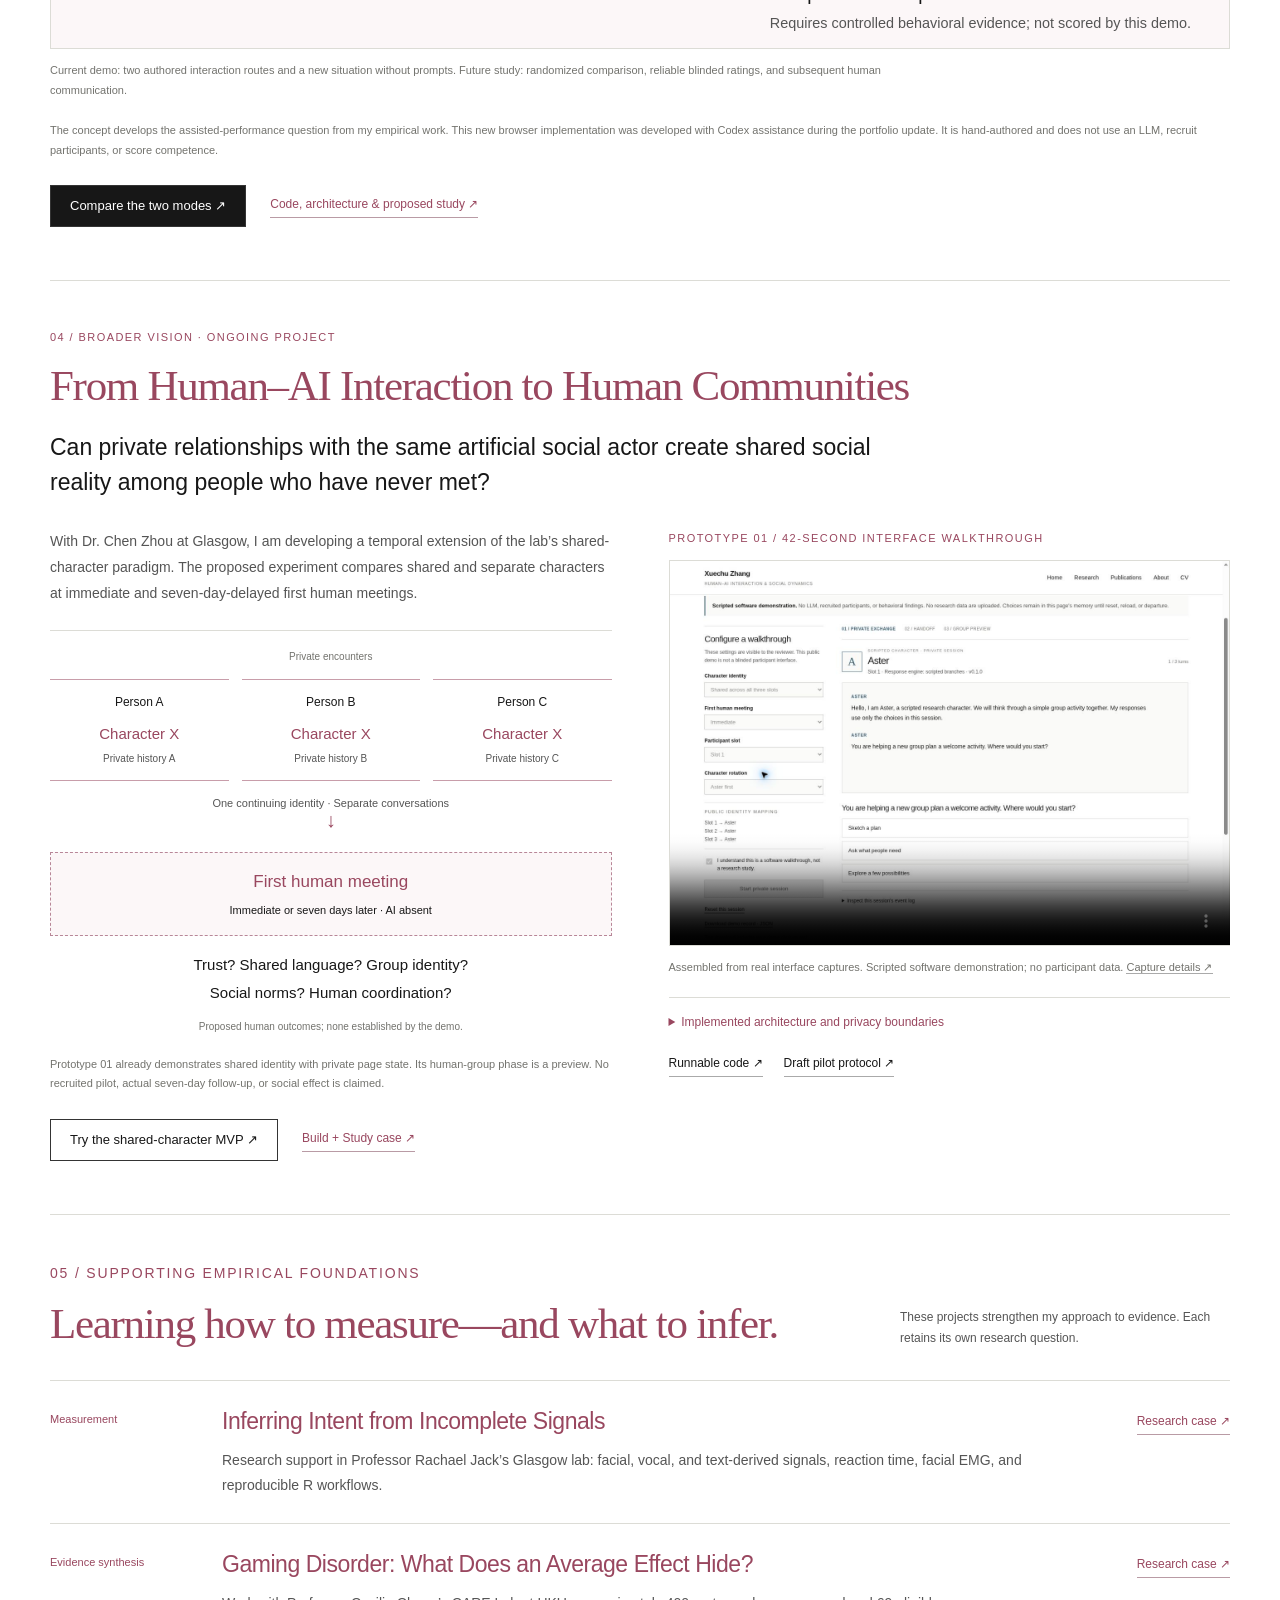
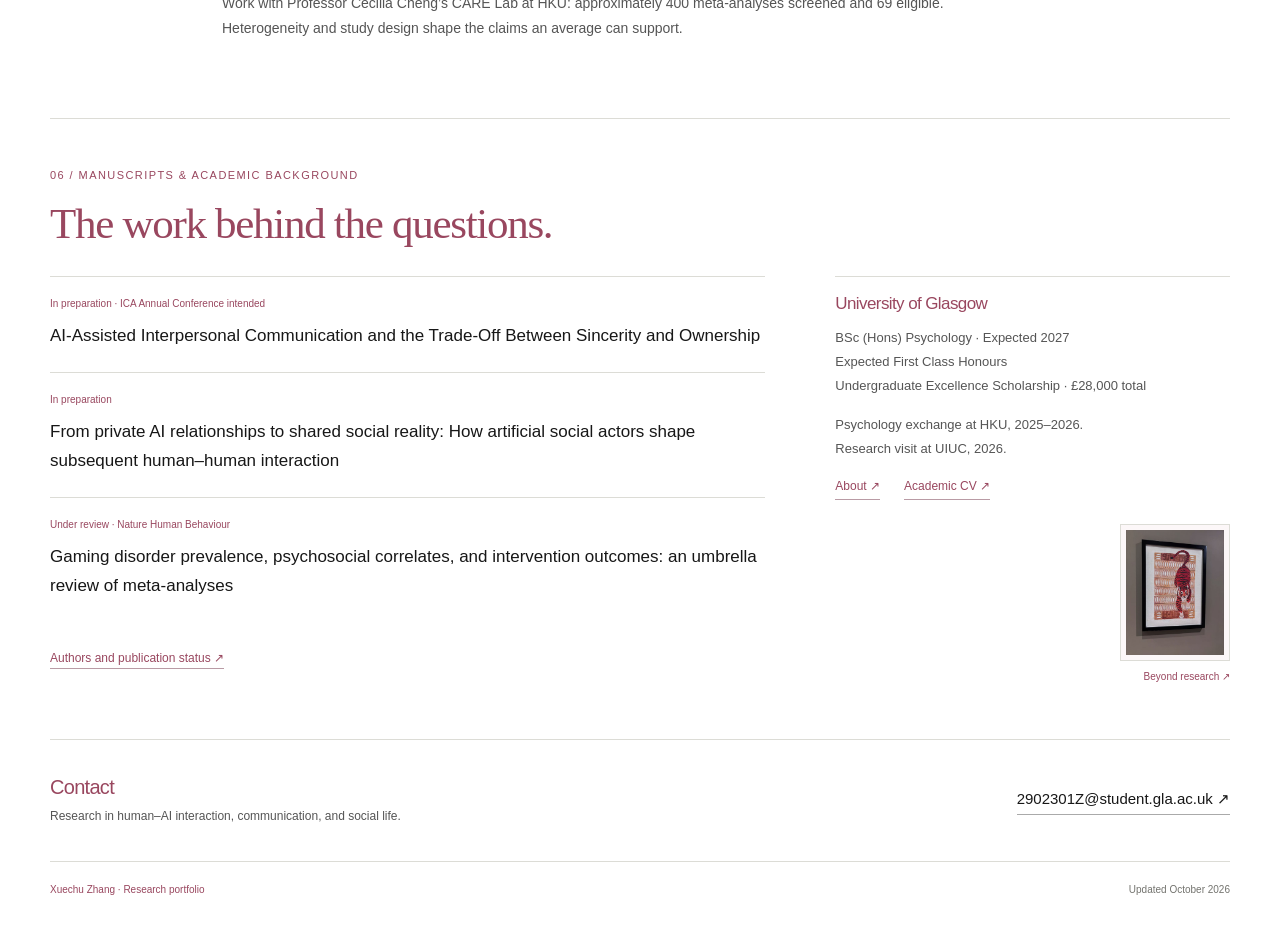
==== commit f73da316: "Build a question-led research portfolio and scripted scaffolding demo" ====
--- a/index.html
+++ b/index.html
@@ -1,40 +1,20 @@
 <!doctype html>
 <html lang="en"><head><meta charset="utf-8"><meta name="viewport" content="width=device-width, initial-scale=1">
-<title>Home | Xuechu Zhang</title><meta name="description" content="Xuechu Zhang studies how artificial social actors reshape human judgment, relationships, and communities.">
-<meta name="theme-color" content="#ffffff"><meta property="og:title" content="Home | Xuechu Zhang"><meta property="og:description" content="Xuechu Zhang studies how artificial social actors reshape human judgment, relationships, and communities."><meta property="og:type" content="website">
-<link rel="icon" href="assets/favicon.svg" type="image/svg+xml"><link rel="stylesheet" href="assets/style.css?v=20261009-inspect"><link rel="stylesheet" href="assets/personal.css?v=20261010-focus"><script defer src="assets/site.js"></script></head>
-<body class="home-page"><a class="skip-link" href="#main">Skip to content</a>
-<header class="site-header"><div class="nav-wrap shell">
+<title>Home | Xuechu Zhang</title><meta name="description" content="How do artificial social actors change human capacities and relationships over time? Research, working prototypes, and evidence from Xuechu Zhang.">
+<meta name="theme-color" content="#ffffff"><meta property="og:title" content="Home | Xuechu Zhang"><meta property="og:description" content="How do artificial social actors change human capacities and relationships over time? Research, working prototypes, and evidence from Xuechu Zhang."><meta property="og:type" content="website">
+<link rel="icon" href="assets/favicon.svg" type="image/svg+xml"><link rel="stylesheet" href="assets/style.css?v=20261009-inspect"><link rel="stylesheet" href="assets/personal.css?v=20261010-focus"><script defer src="assets/site.js"></script><link rel="stylesheet" href="assets/portfolio.css?v=20261010-vision"></head>
+<body class="home-page narrative-home"><a class="skip-link" href="#main">Skip to content</a><header class="site-header"><div class="nav-wrap shell">
 <a class="brand" href="index.html" aria-label="Xuechu Zhang home">Xuechu Zhang<small>Human–AI Interaction & Social Dynamics</small></a>
 <button class="menu-button" type="button" aria-expanded="false" aria-controls="site-nav">Menu</button>
 <nav id="site-nav" aria-label="Main navigation"><a href="index.html" aria-current="page">Home</a><a href="research.html">Research</a><a href="publications.html">Publications</a><a href="about.html">About</a><a href="cv.html">CV</a></nav></div></header><main id="main"><div class="shell">
-<section class="hero" aria-labelledby="home-title"><div class="hero-copy"><p class="eyebrow">Researcher in Human–AI Interaction & Social Dynamics</p>
-<h1 id="home-title">Xuechu Zhang</h1><p class="field-line">Human–AI Interaction · Communication · Social Dynamics</p><div class="hero-research-focus" aria-label="Research focus">
-<p><strong>(1) Scaffolding vs. Substitution:</strong><span>How AI strengthens or substitutes for human communicative capacity.</span></p>
-<p><strong>(2) Human–Human Spillover:</strong><span>How repeated AI interactions reshape subsequent human relationships and communication.</span></p>
-</div>
-<p class="intro">I am a psychology researcher at the University of Glasgow.</p>
-<p class="method-line">Behavioral experiments · Conversational analysis · Evidence synthesis · AI-assisted research prototyping</p>
-<div class="hero-actions"><a class="button-link primary" href="research.html">View Research ↗</a><a class="button-link" href="cv.html">CV ↗</a></div></div><figure class="hero-art"><img src="assets/photos/tiger-art.jpg" width="1280" height="1637" alt="Photograph of a framed tiger artwork" decoding="async"><figcaption><a href="about.html#beyond-research-title">Beyond research ↗</a></figcaption></figure></section>
-<section class="featured-build" aria-labelledby="build-title">
-<div class="section-head"><div><p class="eyebrow">Featured Build / Prototype 01</p><h2 id="build-title">One character. Separate private encounters.</h2></div><p class="build-stage">Working browser MVP · Scripted responses<br>Behavioral pilot not started</p></div>
-<div class="build-feature-grid"><div class="build-copy"><p class="build-question">Can a shared artificial social actor become a bridge between people who have never met?</p><p>The first build tests a smaller premise: keep one character identity consistent while each private interaction responds to its own choices. A later experiment asks whether that common reference changes human cooperation.</p><dl class="build-facts"><div><dt>Built now</dt><dd>A consistent character, private choice-based conversations, condition controls, inspectable JSON records, and a human-only handoff preview.</dd></div><div><dt>Software evidence</dt><dd>Identity mapping, separate session state, timing rules, and payoff arithmetic have software checks. Human effects remain untested.</dd></div><div><dt>Next test</dt><dd>Can people recognize a continuing character and experience a responsive interaction? An approved pilot must establish this before a group experiment.</dd></div></dl><div class="hero-actions"><a class="button-link primary" href="prototype.html">Try Prototype 01 ↗</a><a class="button-link" href="research.html#shared-social-reality">Build + Study case ↗</a></div><div class="build-links"><a href="https://github.com/xuechuzhang/xuechuzhang.github.io/blob/main/prototype/README.md">Code &amp; README ↗</a><a href="https://github.com/xuechuzhang/xuechuzhang.github.io/blob/main/docs/pilot-protocol.md">Draft pilot protocol ↗</a><a href="https://github.com/xuechuzhang/xuechuzhang.github.io/blob/main/docs/verification.md">Verification ↗</a></div><p class="provenance-note">Research framing and temporal design: my project with Dr. Chen Zhou, building on the lab's paradigm. Prototype implementation: new, developed with Codex assistance in this portfolio upgrade.</p></div><div class="build-media"><figure class="build-walkthrough"><p class="eyebrow">See the working interface / 42 seconds</p><video controls preload="metadata" playsinline poster="assets/demo/prototype01-poster.jpg" aria-label="42-second walkthrough of actual Prototype 01 interface states"><source src="assets/demo/prototype01-walkthrough.mp4" type="video/mp4"><track kind="captions" src="assets/demo/prototype01-walkthrough.vtt" srclang="en" label="English" default><p><a href="assets/demo/prototype01-walkthrough.mp4">Download the walkthrough</a></p></video><figcaption>Initial MVP walkthrough, assembled from real interface captures. Scripted responses; no participant data. <a href="assets/demo/README.md">Capture details ↗</a></figcaption></figure><details class="build-architecture"><summary>How it works: shared identity, private state</summary><figure class="build-figure"><a href="assets/research/prototype-architecture.svg"><img src="assets/research/prototype-architecture.svg" width="980" height="640" loading="lazy" alt="Implemented browser architecture: shared public identity, separate private session state, and a human-only handoff preview. Future study infrastructure is marked separately."></a><figcaption>Identity is shared; private conversation is not. <a href="assets/research/prototype-architecture.svg" download>Architecture SVG ↓</a></figcaption></figure></details><p class="build-try-note">Try it in two tabs: make different choices, then inspect each session's own record.</p></div></div></section>
-<section class="trajectory-section" aria-labelledby="trajectory-title"><div class="section-head"><div><p class="eyebrow">Research trajectory</p><h2 id="trajectory-title">Following AI effects outward.</h2></div><p>My research follows AI effects outward—from communication, to people, to relationships, to social systems.</p></div>
-<ol class="trajectory"><li><span>01 / Communication</span><strong>AI enters a message</strong></li><li><span>02 / Human capacity</span><strong>AI changes a person</strong></li><li><span>03 / Relationships</span><strong>AI reshapes a relationship</strong></li><li><span>04 / Social systems</span><strong>AI becomes part of a community</strong></li></ol></section>
-<section class="selected-section" aria-labelledby="selected-title"><div class="section-head"><div><p class="eyebrow">01–04 / Selected work</p><h2 id="selected-title">Research, implementation, and evidence.</h2></div><p>One technical case and three empirical foundations show what is built, what is studied, and what the evidence can establish.</p></div><div class="work-grid"><article class="work-card">
-<a class="work-visual" href="research.html#shared-social-reality" aria-label="Read the From Private AI Relationships to Shared Social Reality case study"><img src="assets/research/thumb-shared.svg" width="720" height="250" alt="Three people privately interact with the same virtual character before a first human group meeting. Human outcomes are proposed, not observed." loading="lazy"></a>
-<div class="card-top"><span class="number">01 / Build + Study</span><span>Artificial social actors · Human group dynamics</span></div>
-<h3><a href="research.html#shared-social-reality">From Private AI Relationships to Shared Social Reality</a></h3><p>A working browser MVP separates shared character identity from private interaction state. The planned study tests later human cooperation.</p><p class="card-status">Scripted Prototype 01 implemented · Behavioral pilot not started</p><a class="case-link" href="research.html#shared-social-reality">Read case study ↗</a></article><article class="work-card">
-<a class="work-visual" href="research.html#ai-communication" aria-label="Read the AI-Assisted Interpersonal Communication case study"><img src="assets/research/thumb-ai.svg" width="720" height="250" alt="Preliminary self-report pattern: higher sincerity and willingness to use AI support, lower ownership and perspective-taking." loading="lazy"></a>
-<div class="card-top"><span class="number">02 / Empirical research</span><span>Agency · Judgment · Expression</span></div>
-<h3><a href="research.html#ai-communication">AI-Assisted Interpersonal Communication</a></h3><p>I examine how AI support changes interpersonal judgment and expression, and whether assisted performance can become independent capability.</p><p class="card-status">Analysis ongoing · Manuscript in preparation</p><a class="case-link" href="research.html#ai-communication">Read case study ↗</a></article><article class="work-card">
-<a class="work-visual" href="research.html#social-perception" aria-label="Read the Inferring Intent from Incomplete Signals case study"><img src="assets/research/thumb-perception.svg" width="720" height="250" alt="Facial, vocal, and language cues are linked to behavioral indicators and analyses of sincerity and moral intent." loading="lazy"></a>
-<div class="card-top"><span class="number">03 / Empirical research</span><span>Social cues · Inference · Measurement</span></div>
-<h3><a href="research.html#social-perception">Inferring Intent from Incomplete Signals</a></h3><p>Research support on how facial expression, vocal prosody, and other signals inform judgments of sincerity and moral intent across cultures.</p><p class="card-status">Research assistantship · 2024–2025</p><a class="case-link" href="research.html#social-perception">Read case study ↗</a></article><article class="work-card">
-<a class="work-visual" href="research.html#gaming-disorder" aria-label="Read the Gaming Disorder: What Does an Average Effect Hide? case study"><img src="assets/research/thumb-review.svg" width="720" height="250" alt="Evidence-synthesis scope: approximately 400 meta-analyses screened, 69 eligible, covering prevalence, psychosocial correlates, and interventions." loading="lazy"></a>
-<div class="card-top"><span class="number">04 / Empirical research</span><span>Digital behavior · Evidence · Heterogeneity</span></div>
-<h3><a href="research.html#gaming-disorder">Gaming Disorder: What Does an Average Effect Hide?</a></h3><p>Across 69 eligible meta-analyses, I examine evidence about prevalence, psychosocial correlates, and interventions—and the differences an average can obscure.</p><p class="card-status">Manuscript under review</p><a class="case-link" href="research.html#gaming-disorder">Read case study ↗</a></article></div></section>
-<section class="build-methods" aria-labelledby="build-methods-title"><p class="eyebrow">Methods &amp; implementation</p><h2 id="build-methods-title">Build a system. Study what it does to people.</h2><div class="direction-grid"><section><h3>Current technical implementation</h3><p>Native browser JavaScript, deterministic interaction rules, explicit session transitions, and inspectable event records. No model training or production backend is claimed.</p><a class="case-link" href="https://github.com/xuechuzhang/xuechuzhang.github.io/blob/main/docs/prototype-spec.md">System specification ↗</a></section><section><h3>Behavioral measurement</h3><p>Experiments, conversational coding, mixed-methods analysis, and multimodal indicators connect interaction design to human outcomes.</p><a class="case-link" href="research.html#ai-communication">Empirical foundation ↗</a></section><section><h3>Evidence and iteration</h3><p>Software checks establish logic. Usability and manipulation pilots must establish experience. Independent experimental groups must establish behavioral effects.</p><a class="case-link" href="https://github.com/xuechuzhang/xuechuzhang.github.io/blob/main/docs/iteration-log.md">Design decisions ↗</a></section></div></section>
-<section class="current-build-study" aria-labelledby="current-study-title"><div><p class="eyebrow">Current work → next tests</p><h2 id="current-study-title">From feasibility to human evidence.</h2></div><ol><li><span>Now / Software</span><p>Check identity continuity, private state, transition rules, and transparent exports.</p></li><li><span>Next / Proposed pilot</span><p>Test comprehension, responsiveness, and felt connection after supervisor review and ethics approval.</p></li><li><span>Then / Proposed experiment</span><p>Compare shared and separate characters at immediate and seven-day first human meetings.</p></li></ol></section><section class="directions-section" aria-labelledby="directions-title"><p class="eyebrow">Research directions</p><h2 id="directions-title">People, relationships, and social systems.</h2>
-<div class="direction-grid"><section><h3>AI and the Communicator</h3><p>When does AI scaffold human judgment, reflection, and expression—and when does it substitute for them?</p></section><section><h3>AI and Human Relationships</h3><p>How do repeated interactions with artificial social actors change trust, communication, support-seeking, and interpersonal expectations?</p></section><section><h3>AI and Communities</h3><p>What happens when artificial actors become shared elements of social environments, shaping norms, trust, and collective understanding?</p></section></div></section></div></main><section class="contact shell" id="contact" aria-labelledby="contact-title"><div><h2 id="contact-title">Contact</h2><p>Research in human–AI interaction, communication, and social life.</p></div><a href="mailto:2902301Z@student.gla.ac.uk">2902301Z@student.gla.ac.uk ↗</a></section>
+<section class="hero" aria-labelledby="home-title"><div class="hero-copy"><p class="eyebrow">Human–AI Interaction · Communication · Social Dynamics</p><p class="research-name">Xuechu Zhang</p><h1 id="home-title">Can AI improve communication without improving the communicator?</h1><p class="hero-thesis">I study when artificial social actors scaffold human capacities—and when they substitute for them.</p><p class="hero-evidence"><span>From my current research</span>Higher perceived sincerity, alongside lower ownership.<small>Preliminary self-report pattern · Main study N = 222</small></p><div class="hero-actions"><a class="button-link primary" href="#flagship-study">Explore the research ↗</a><a class="button-link" href="scaffolding.html">Try the interaction demo ↗</a></div></div><aside class="hero-concept" aria-label="Conceptual research question"><p class="eyebrow">The distinction that drives my work</p><div class="concept-step"><span>01 / Message</span><strong>Assisted expression</strong><p>What changes while AI helps?</p></div><div class="concept-step"><span>02 / Communicator</span><strong>Independent capacity?</strong><p>What can the person do afterward?</p></div><div class="concept-step"><span>03 / Human relationship</span><strong>Transfer to other people?</strong><p>What happens in the next interaction?</p></div><p class="concept-caption">A conceptual sequence. Learning and transfer remain questions to test.</p></aside></section>
+<section class="portfolio-section framework-section" id="research-framework" aria-labelledby="framework-title"><div class="section-head"><div><p class="eyebrow">01 / Core research framework</p><h2 id="framework-title">Two mechanisms. One human question.</h2></div><p>How do artificial social actors change human capacities and relationships over time?</p></div><div class="mechanism-pair"><section><p class="mechanism-number">01</p><h3>Scaffolding vs. Substitution</h3><p>Does AI help people develop their own abilities, or perform the cognitive and interpersonal work on their behalf?</p><p class="mechanism-test">Test the person after assistance is removed.</p></section><section><p class="mechanism-number">02</p><h3>Human–Human Spillover</h3><p>Do changes that begin in human–AI interaction carry into later communication and relationships with real people?</p><p class="mechanism-test">Test the next human interaction.</p></section></div><ol class="research-path" aria-label="Research trajectory"><li><span>Message</span><p>AI participates in expression</p></li><li><span>Person</span><p>Judgment, voice, and capability</p></li><li><span>Relationship</span><p>Trust and interpersonal expectations</p></li><li><span>Community</span><p>Shared norms and coordination</p></li></ol><p class="framework-note">Experiments, conversational data, mixed methods, and longitudinal questions are ways to investigate this shared agenda.</p></section>
+<section class="portfolio-section flagship-section" id="flagship-study" aria-labelledby="flagship-title"><p class="eyebrow">02 / Flagship empirical research</p><h2 id="flagship-title">AI-Assisted Interpersonal Communication</h2><p class="section-lede">A more sincere-feeling expression can coexist with a weaker sense of ownership.</p><p class="research-status">Collaborative project with Professor Angel Hsing-Chi Hwang at USC · Analysis ongoing · Manuscript in preparation</p><div class="flagship-grid"><div><h3>The problem</h3><p>AI can help with conflict, apology, and difficult self-expression. Improved assisted communication does not automatically show that the person has developed independent competence.</p><h3>What I did</h3><p>I lead theoretical framing and mixed-methods analysis, develop conversational coding frameworks, and integrate chatbot logs, interviews, open-ended responses, and pre–post measures.</p><h3>How we studied it</h3><p>Two pilots and a main study follow a pre-survey → chatbot interaction → post-survey sequence. Theory-driven coding examines prompting strategies, emotional validation, interpersonal planning, and changes in communication strategy, alongside mixed-effects analyses.</p><p class="compact-boundary">Study design and data collection belong to the collaborative project. My individual contribution centers on framing, coding, analysis, and translating findings into a guide and feedback survey.</p></div><div class="flagship-evidence"><!-- AI_EVIDENCE:START -->
+<div class="evidence-component"><dl class="sample-strip" aria-label="Documented study samples"><div><dt>Pilot 1</dt><dd><span>N = </span>55</dd></div><div><dt>Pilot 2</dt><dd><span>N = </span>45</dd></div><div><dt>Main study</dt><dd><span>N = </span>222</dd></div></dl><p class="study-sequence">Pre-survey → Chatbot interaction → Post-survey</p><p class="evidence-label">Preliminary self-report pattern</p><dl class="finding-directions"><div><dt>Perceived sincerity</dt><dd>Higher</dd></div><div><dt>Willingness to use AI support</dt><dd>Higher</dd></div><div><dt>Ownership</dt><dd>Lower</dd></div><div><dt>Perspective-taking</dt><dd>Lower</dd></div></dl><p class="evidence-boundary">These reported directions do not establish improved independent competence, lasting dependence, or a causal loss of agency. No effect sizes or significance claims are displayed.</p></div>
+<!-- AI_EVIDENCE:END --></div></div><div class="next-discovery"><span>What this opens</span><p>When the assistance is removed, what remains—and does it change the next conversation with another human?</p></div><div class="section-actions"><a class="button-link primary" href="research.html#ai-communication">Problem → method → evidence ↗</a><a class="text-link" href="assets/ai-communication-case-summary.txt">Read the documented case summary ↗</a></div></section>
+<section class="portfolio-section scaffolding-section" id="scaffolding-ai" aria-labelledby="scaffolding-title"><div class="section-head"><div><p class="eyebrow">03 / Next research direction · Working design demo</p><h2 id="scaffolding-title">Scaffolding AI: From Assisted Performance to Independent Competence</h2></div><p>Scripted browser prototype implemented.<br>Behavioral learning remains untested.</p></div><p class="section-lede narrow">When AI assistance is removed, which interaction pattern better supports independent interpersonal competence?</p><div class="mode-comparison"><section><p class="mode-label">Substitution Mode</p><h3>The system does the interpretive work.</h3><ul><li>Offers an interpretation of the situation.</li><li>Recommends a response.</li><li>Generates language the user can adopt.</li></ul></section><section><p class="mode-label">Scaffolding Mode</p><h3>The person works through the judgment.</h3><ul><li>Interprets what the other person may mean.</li><li>Identifies evidence and alternatives.</li><li>Creates and takes responsibility for a response.</li></ul></section></div><figure class="portfolio-figure"><div class="figure-scroll"><img src="assets/research/scaffolding-transfer.svg" width="980" height="390" loading="lazy" alt="The same fictional situation branches into substitution and scaffolding modes, converges at assistance withdrawal, and leads to a new unaided situation. Blinded ratings and human transfer are future research, not implemented evidence."></div><figcaption>Current demo: two authored interaction routes and a new situation without prompts. Future study: randomized comparison, reliable blinded ratings, and subsequent human communication.</figcaption></figure><p class="compact-boundary">The concept develops the assisted-performance question from my empirical work. This new browser implementation was developed with Codex assistance during the portfolio update. It is hand-authored and does not use an LLM, recruit participants, or score competence.</p><div class="section-actions"><a class="button-link primary" href="scaffolding.html">Compare the two modes ↗</a><a class="text-link" href="https://github.com/xuechuzhang/xuechuzhang.github.io/blob/main/scaffolding/README.md">Code, architecture &amp; proposed study ↗</a></div></section>
+<section class="portfolio-section community-vision" id="community-vision" aria-labelledby="community-vision-title"><p class="eyebrow">04 / Broader vision · Ongoing project</p><h2 id="community-vision-title">From Human–AI Interaction to Human Communities</h2><p class="section-lede narrow">Can private relationships with the same artificial social actor create shared social reality among people who have never met?</p><div class="community-vision-grid"><div><p>With Dr. Chen Zhou at Glasgow, I am developing a temporal extension of the lab’s shared-character paradigm. The proposed experiment compares shared and separate characters at immediate and seven-day-delayed first human meetings.</p><div class="community-flow" aria-label="Proposed shared-character study"><p class="flow-caption">Private encounters</p><div class="private-encounters"><div><strong>Person A</strong><span>Character X</span><small>Private history A</small></div><div><strong>Person B</strong><span>Character X</span><small>Private history B</small></div><div><strong>Person C</strong><span>Character X</span><small>Private history C</small></div></div><p class="shared-identity-label">One continuing identity · Separate conversations</p><div class="human-meeting"><strong>First human meeting</strong><span>Immediate or seven days later · AI absent</span></div><p class="outcome-questions">Trust? Shared language? Group identity?<br>Social norms? Human coordination?</p><p class="flow-caption">Proposed human outcomes; none established by the demo.</p></div><p class="compact-boundary">Prototype 01 already demonstrates shared identity with private page state. Its human-group phase is a preview. No recruited pilot, actual seven-day follow-up, or social effect is claimed.</p><div class="section-actions"><a class="button-link" href="prototype.html">Try the shared-character MVP ↗</a><a class="text-link" href="research.html#shared-social-reality">Build + Study case ↗</a></div></div><div class="community-media"><figure class="build-walkthrough"><p class="eyebrow">Prototype 01 / 42-second interface walkthrough</p><video controls preload="metadata" playsinline poster="assets/demo/prototype01-poster.jpg" aria-label="Actual shared-character prototype interface captures"><source src="assets/demo/prototype01-walkthrough.mp4" type="video/mp4"><track kind="captions" src="assets/demo/prototype01-walkthrough.vtt" srclang="en" label="English" default><p><a href="assets/demo/prototype01-walkthrough.mp4">Download the walkthrough</a></p></video><figcaption>Assembled from real interface captures. Scripted software demonstration; no participant data. <a href="assets/demo/README.md">Capture details ↗</a></figcaption></figure><details class="build-architecture"><summary>Implemented architecture and privacy boundaries</summary><figure class="build-figure"><a href="assets/research/prototype-architecture.svg"><img src="assets/research/prototype-architecture.svg" width="980" height="640" loading="lazy" alt="Shared public identity, independent private session state, and a human-only handoff preview. Future infrastructure is marked separately."></a><figcaption><a href="https://github.com/xuechuzhang/xuechuzhang.github.io/blob/main/docs/prototype-spec.md">Read the technical specification ↗</a></figcaption></figure></details><div class="build-links"><a href="https://github.com/xuechuzhang/xuechuzhang.github.io/blob/main/prototype/README.md">Runnable code ↗</a><a href="https://github.com/xuechuzhang/xuechuzhang.github.io/blob/main/docs/pilot-protocol.md">Draft pilot protocol ↗</a></div></div></div></section>
+<section class="portfolio-section evidence-foundations" aria-labelledby="foundations-title"><div class="section-head"><div><p class="eyebrow">05 / Supporting empirical foundations</p><h2 id="foundations-title">Learning how to measure—and what to infer.</h2></div><p>These projects strengthen my approach to evidence. Each retains its own research question.</p></div><div class="foundation-row"><span>Measurement</span><div><h3><a href="research.html#social-perception">Inferring Intent from Incomplete Signals</a></h3><p>Research support in Professor Rachael Jack’s Glasgow lab: facial, vocal, and text-derived signals, reaction time, facial EMG, and reproducible R workflows.</p></div><a class="text-link" href="research.html#social-perception">Research case ↗</a></div><div class="foundation-row"><span>Evidence synthesis</span><div><h3><a href="research.html#gaming-disorder">Gaming Disorder: What Does an Average Effect Hide?</a></h3><p>Work with Professor Cecilia Cheng’s CARE Lab at HKU: approximately 400 meta-analyses screened and 69 eligible. Heterogeneity and study design shape the claims an average can support.</p></div><a class="text-link" href="research.html#gaming-disorder">Research case ↗</a></div></section>
+<section class="portfolio-section background-section" aria-labelledby="background-title"><p class="eyebrow">06 / Manuscripts &amp; academic background</p><h2 id="background-title">The work behind the questions.</h2><div class="background-grid"><div><ul class="manuscript-preview"><li><span>In preparation · ICA Annual Conference intended</span><a href="publications.html">AI-Assisted Interpersonal Communication and the Trade-Off Between Sincerity and Ownership</a></li><li><span>In preparation</span><a href="publications.html">From private AI relationships to shared social reality: How artificial social actors shape subsequent human–human interaction</a></li><li><span>Under review · Nature Human Behaviour</span><a href="publications.html">Gaming disorder prevalence, psychosocial correlates, and intervention outcomes: an umbrella review of meta-analyses</a></li></ul><a class="text-link" href="publications.html">Authors and publication status ↗</a></div><aside class="academic-note"><h3>University of Glasgow</h3><p>BSc (Hons) Psychology · Expected 2027<br>Expected First Class Honours<br>Undergraduate Excellence Scholarship · £28,000 total</p><p>Psychology exchange at HKU, 2025–2026.<br>Research visit at UIUC, 2026.</p><div class="background-actions"><a class="text-link" href="about.html">About ↗</a><a class="text-link" href="cv.html">Academic CV ↗</a></div><figure class="home-personal-art"><a href="about.html#beyond-research-title"><img src="assets/photos/tiger-art.jpg" width="1280" height="1637" loading="lazy" alt="Photograph of a framed tiger artwork"></a><figcaption><a href="about.html#beyond-research-title">Beyond research ↗</a></figcaption></figure></aside></div></section>
+</div></main><section class="contact shell" id="contact" aria-labelledby="contact-title"><div><h2 id="contact-title">Contact</h2><p>Research in human–AI interaction, communication, and social life.</p></div><a href="mailto:2902301Z@student.gla.ac.uk">2902301Z@student.gla.ac.uk ↗</a></section>
 <footer class="site-footer shell"><p>Xuechu Zhang · Research portfolio</p><p>Updated October 2026</p></footer></body></html>
--- a/assets/portfolio.css
+++ b/assets/portfolio.css
@@ -0,0 +1,18 @@
+/* Editorial research narrative. Additive; secondary pages retain their existing design. */
+.narrative-home .hero{grid-template-columns:minmax(0,1.7fr) minmax(260px,.85fr);gap:75px;padding-top:57px;padding-bottom:59px;align-items:center}
+.narrative-home .research-name{font-size:22px;color:var(--accent);font-weight:600;margin:17px 0 15px;letter-spacing:-.02em}
+.narrative-home .hero h1{font-size:clamp(44px,4.55vw,62px);line-height:1.08;letter-spacing:-.042em;color:var(--ink);font-weight:400;margin:0 0 24px;max-width:820px}
+.hero-thesis{font-size:21px;line-height:1.6;max-width:730px;color:var(--muted)}
+.hero-evidence{font-size:15px!important;line-height:1.65;margin-top:22px;padding-left:15px;border-left:2px solid var(--accent);color:var(--ink)!important}
+.hero-evidence>span{display:block;font-size:10px;letter-spacing:.06em;text-transform:uppercase;color:var(--accent);margin-bottom:5px}.hero-evidence>small{display:block;font-size:11px;color:var(--faint);margin-top:5px}
+.narrative-home .hero-actions{margin-top:23px}.hero-concept{padding-left:28px;border-left:1px solid var(--line)}.hero-concept>.eyebrow{font-size:10px;margin-bottom:21px}.concept-step{position:relative;padding:13px 0 23px;border-top:1px solid var(--line)}.concept-step>span{font-size:10px;color:var(--faint);letter-spacing:.04em}.concept-step strong{display:block;color:var(--accent);font-weight:500;font-size:20px;line-height:1.4;margin-top:5px}.concept-step p{font-size:12px;margin-top:5px}.concept-step:not(:nth-last-child(2)):after{content:'↓';position:absolute;right:0;bottom:4px;color:var(--accent);font-size:18px}.concept-caption{font-size:11px!important;line-height:1.7;color:var(--faint);margin-top:8px}
+.portfolio-section{padding:47px 0 53px;border-top:1px solid var(--line)}.portfolio-section>h2,.portfolio-section .section-head h2{font-family:Georgia,'Times New Roman',serif;font-size:clamp(30px,3.4vw,43px);font-weight:400;letter-spacing:-.03em;line-height:1.2;margin-top:13px;max-width:870px}.portfolio-section .section-head{margin-bottom:30px}.portfolio-section .section-head>p{max-width:330px;font-size:12px;line-height:1.8}.section-lede{font-size:23px;line-height:1.5;margin-top:19px;max-width:990px;color:var(--ink)}.section-lede.narrow{max-width:860px}.research-status{font-size:11px;line-height:1.8;color:var(--faint);margin-top:15px}.mechanism-pair{display:grid;grid-template-columns:1fr 1fr;gap:64px}.mechanism-pair>section{border-top:2px solid var(--accent);padding-top:17px}.mechanism-number{font-size:10px;color:var(--accent);margin-bottom:9px}.mechanism-pair h3{font-size:23px;font-weight:500;letter-spacing:-.02em;margin-bottom:11px}.mechanism-pair p:not(.mechanism-number){font-size:15px;line-height:1.8}.mechanism-pair .mechanism-test{font-size:12px!important;color:var(--accent);margin-top:13px}.research-path{list-style:none;padding:0;margin:35px 0 0;display:grid;grid-template-columns:repeat(4,minmax(0,1fr));gap:31px}.research-path li{position:relative;border-top:1px solid var(--line);padding-top:14px}.research-path li>span{font-size:16px;font-weight:500;color:var(--ink)}.research-path li p{font-size:12px;margin-top:5px;line-height:1.7}.research-path li:not(:last-child):after{content:'→';position:absolute;right:-23px;top:10px;color:var(--accent);font-size:20px}.framework-note{font-size:12px!important;margin-top:25px;max-width:800px;line-height:1.8}
+.flagship-grid{display:grid;grid-template-columns:1fr 1.05fr;gap:63px;margin-top:28px}.flagship-grid h3{font-size:16px;margin:23px 0 9px;font-weight:600}.flagship-grid h3:first-child{margin-top:0}.flagship-grid p{font-size:14px;line-height:1.85}.compact-boundary{font-size:11px!important;line-height:1.8;color:var(--faint);margin-top:20px}.evidence-component{min-width:0}.sample-strip{display:grid;grid-template-columns:repeat(3,minmax(0,1fr));gap:17px;border-top:1px solid var(--line);border-bottom:1px solid var(--line);padding:17px 0;margin:0}.sample-strip dt{font-size:11px;color:var(--muted);margin-bottom:6px}.sample-strip dd{font-family:Georgia,'Times New Roman',serif;font-size:33px;color:var(--accent);font-weight:400;margin:0;line-height:1.2;white-space:nowrap}.sample-strip dd>span{font-family:Arial,Helvetica,sans-serif;font-size:11px;color:var(--faint)}.study-sequence{font-size:12px!important;margin:17px 0 24px;color:var(--muted);line-height:1.8}.evidence-label{font-size:10px!important;text-transform:uppercase;letter-spacing:.07em;color:var(--accent)!important;margin:0 0 11px}.finding-directions{margin:0}.finding-directions>div{display:grid;grid-template-columns:minmax(0,1fr) 62px;gap:15px;padding:11px 0;border-top:1px solid var(--line);align-items:center}.finding-directions dt{font-size:14px;line-height:1.5;color:var(--ink)}.finding-directions dd{font-size:12px;color:var(--accent);text-align:right;margin:0}.evidence-boundary{font-size:11px!important;line-height:1.8!important;color:var(--faint)!important;margin-top:16px}.next-discovery{display:grid;grid-template-columns:160px minmax(0,1fr);gap:32px;background:var(--rose-paper);border-left:2px solid var(--accent);padding:22px 26px;margin-top:31px}.next-discovery>span{font-size:10px;text-transform:uppercase;letter-spacing:.07em;color:var(--accent);padding-top:5px}.next-discovery>p{font-family:Georgia,'Times New Roman',serif;font-size:24px;line-height:1.45;color:var(--ink);letter-spacing:-.01em}.section-actions{display:flex;gap:15px 24px;align-items:center;flex-wrap:wrap;margin-top:25px}.text-link{font-size:12px;border-bottom:1px solid #b99ba5;padding-bottom:3px;color:var(--accent)}
+.mode-comparison{display:grid;grid-template-columns:1fr 1fr;gap:64px;margin-top:30px}.mode-comparison>section{border-top:1px solid #b99ba5;padding-top:20px}.mode-label{font-size:11px;color:var(--accent);letter-spacing:.04em;margin-bottom:8px}.mode-comparison h3{font-size:19px;font-weight:500;margin-bottom:15px;line-height:1.5}.mode-comparison ul{padding-left:18px;margin:0}.mode-comparison li{font-size:14px;color:var(--muted);line-height:1.9;margin-bottom:5px}.portfolio-figure{margin:28px 0 0}.figure-scroll{overflow-x:auto;border:1px solid var(--line);background:var(--rose-paper)}.portfolio-figure img{display:block;width:100%;height:auto;min-width:650px}.portfolio-figure figcaption{font-size:11px;line-height:1.8;color:var(--faint);margin-top:12px;max-width:870px}
+.community-vision-grid{display:grid;grid-template-columns:1fr 1fr;gap:57px;margin-top:30px;align-items:start}.community-vision-grid>div>p:not(.compact-boundary){font-size:14px;line-height:1.85}.community-flow{border-top:1px solid var(--line);margin-top:23px;padding-top:17px}.flow-caption{font-size:10px!important;line-height:1.7;color:var(--faint);text-align:center}.private-encounters{display:grid;grid-template-columns:repeat(3,minmax(0,1fr));gap:13px;margin-top:14px}.private-encounters>div{text-align:center;border-top:1px solid #c89daa;border-bottom:1px solid #c89daa;padding:12px 5px}.private-encounters strong{display:block;font-size:12px;font-weight:500;color:var(--ink)}.private-encounters span{display:block;font-size:15px;color:var(--accent);margin-top:9px}.private-encounters small{display:block;font-size:10px;margin-top:5px;color:var(--muted)}.shared-identity-label{font-size:11px!important;text-align:center;margin:13px 0 22px;position:relative;padding-bottom:17px}.shared-identity-label:after{content:'↓';display:block;position:absolute;left:0;right:0;bottom:-8px;color:var(--accent);font-size:20px}.human-meeting{border:1px dashed #b88798;background:var(--rose-paper);padding:15px;text-align:center}.human-meeting strong{font-size:17px;font-weight:500;color:var(--accent);display:block}.human-meeting span{font-size:11px;display:block;margin-top:5px}.outcome-questions{font-size:15px!important;text-align:center;line-height:1.9;margin:15px 0 10px;color:var(--ink)}.community-media .build-walkthrough video{margin-top:12px}.community-media .build-architecture{margin-top:20px}.community-media .build-links{margin-top:21px}
+.foundation-row{display:grid;grid-template-columns:140px minmax(0,1fr) 110px;gap:32px;align-items:start;border-top:1px solid var(--line);padding:24px 0}.foundation-row>span{font-size:11px;color:var(--accent);margin-top:5px}.foundation-row h3{font-size:23px;font-weight:400;letter-spacing:-.02em;line-height:1.4}.foundation-row p{font-size:14px;line-height:1.8;margin-top:11px;max-width:800px}.foundation-row>.text-link{justify-self:end;white-space:nowrap;margin-top:6px}.background-grid{display:grid;grid-template-columns:1.45fr .8fr;gap:70px;margin-top:27px}.manuscript-preview{list-style:none;padding:0;margin:0 0 22px}.manuscript-preview li{border-top:1px solid var(--line);padding:18px 0 21px}.manuscript-preview li>span{display:block;font-size:10px;line-height:1.8;color:var(--accent);margin-bottom:9px}.manuscript-preview li>a{font-size:17px;line-height:1.7;display:block;color:var(--ink)}.academic-note{border-top:1px solid var(--line);padding-top:17px}.academic-note h3{font-size:17px;margin-bottom:11px}.academic-note p{font-size:13px;line-height:1.85;margin-bottom:15px}.background-actions{display:flex;gap:24px}.home-personal-art{width:110px;margin:24px 0 0 auto}.home-personal-art img{display:block;width:100%;height:auto;border:1px solid var(--line);padding:5px;background:var(--rose-paper)}.home-personal-art figcaption{font-size:10px;color:var(--accent);text-align:right;margin-top:8px}
+.flagship-case{grid-template-columns:1fr}.flagship-case h4{font-size:13px;color:var(--accent);font-weight:600;margin:21px 0 9px}.flagship-case .research-figure{margin-top:22px}.flagship-case .evidence-component{margin-top:19px;margin-bottom:24px}.flagship-case .sample-strip{max-width:550px}.flagship-case .finding-directions{max-width:620px}.flagship-case .next-prototype{margin:21px 0 25px;border-left:2px solid var(--accent);background:var(--rose-paper);padding:3px 22px 22px}.flagship-case .next-prototype .button-link{margin-top:12px}.narrative-home :focus-visible,.research-page :focus-visible{outline:2px solid var(--accent);outline-offset:4px}
+@media(max-width:980px){.narrative-home .hero{gap:37px;grid-template-columns:minmax(0,1.5fr) minmax(230px,.85fr)}.narrative-home .hero h1{font-size:48px}.hero-thesis{font-size:19px}.flagship-grid,.mode-comparison{gap:35px}.community-vision-grid{gap:32px}.background-grid{gap:38px}.foundation-row{grid-template-columns:110px minmax(0,1fr) 96px;gap:24px}.foundation-row h3{font-size:21px}.mechanism-pair{gap:36px}}
+@media(max-width:760px){.narrative-home .hero{display:block;padding-top:36px;padding-bottom:35px}.narrative-home .research-name{font-size:19px;margin-top:13px}.narrative-home .hero h1{font-size:clamp(37px,7.6vw,54px);max-width:660px}.hero-thesis{font-size:18px}.hero-concept{margin-top:33px;border-left:0;border-top:1px solid var(--line);padding:20px 0 0;display:grid;grid-template-columns:1fr 1fr 1fr;gap:14px}.hero-concept>.eyebrow,.concept-caption{grid-column:1/-1;margin-bottom:0}.concept-step{padding:7px 0 0;border-top:0}.concept-step strong{font-size:16px}.concept-step p{font-size:11px}.concept-step:after{display:none!important}.concept-step>span{font-size:9px}.concept-caption{margin-top:0}.portfolio-section{padding:33px 0 37px}.portfolio-section>h2,.portfolio-section .section-head h2{font-size:31px;margin-top:11px}.portfolio-section .section-head>p{font-size:13px;max-width:600px}.section-lede{font-size:21px}.mechanism-pair,.flagship-grid,.mode-comparison,.community-vision-grid,.background-grid{grid-template-columns:1fr;gap:28px}.mechanism-pair h3{font-size:22px}.research-path{grid-template-columns:1fr 1fr;gap:20px}.research-path li:after{display:none}.framework-note{margin-top:22px}.flagship-grid{margin-top:24px}.next-discovery{grid-template-columns:1fr;gap:9px;padding:19px 21px}.next-discovery>p{font-size:23px}.mode-comparison{margin-top:25px;gap:25px}.community-vision-grid{margin-top:25px}.foundation-row{grid-template-columns:1fr;gap:10px;padding:22px 0}.foundation-row h3{font-size:23px}.foundation-row>.text-link{justify-self:start;margin-top:5px}.background-grid{gap:30px}.home-personal-art{width:95px}.hero-evidence{font-size:14px!important}.research-path li p{font-size:11px}.sample-strip dd{font-size:31px}.sample-strip{gap:10px}.figure-scroll{max-width:100%}.section-actions{gap:15px 20px}.section-actions .button-link{font-size:12px}.community-media{padding-top:5px}}
+@media(max-width:390px){.narrative-home .hero h1{font-size:37px}.hero-concept{grid-template-columns:1fr}.hero-concept>.eyebrow,.concept-caption{grid-column:auto}.concept-step{padding:8px 0;border-top:1px solid var(--line)}.private-encounters{gap:8px}.private-encounters small{font-size:9px}.private-encounters span{font-size:14px}}
+@media print{.narrative-home .hero{display:block}.hero-concept{display:none}.portfolio-section{padding:15px 0}.portfolio-figure,.community-flow,.evidence-component{break-inside:avoid}.community-media video,.section-actions,.home-personal-art{display:none}.figure-scroll{overflow:visible}.portfolio-figure img{min-width:0}}
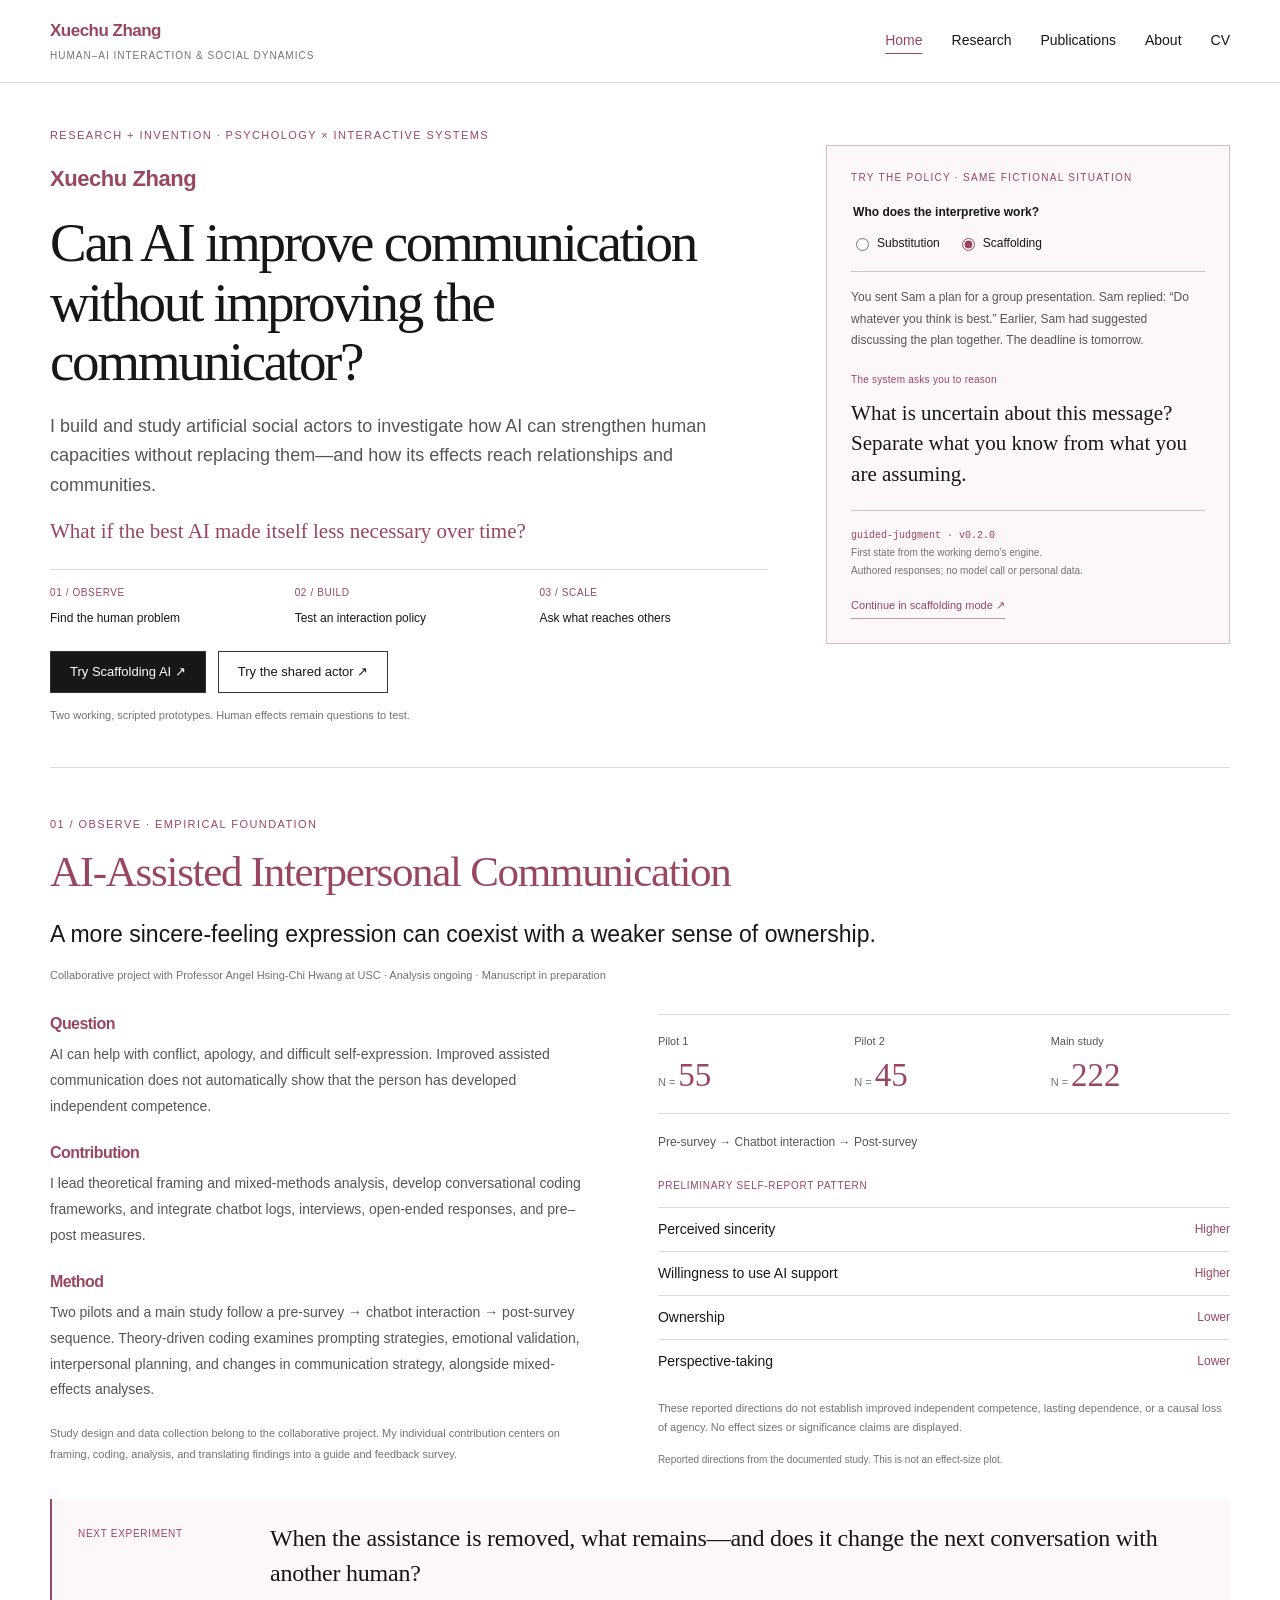
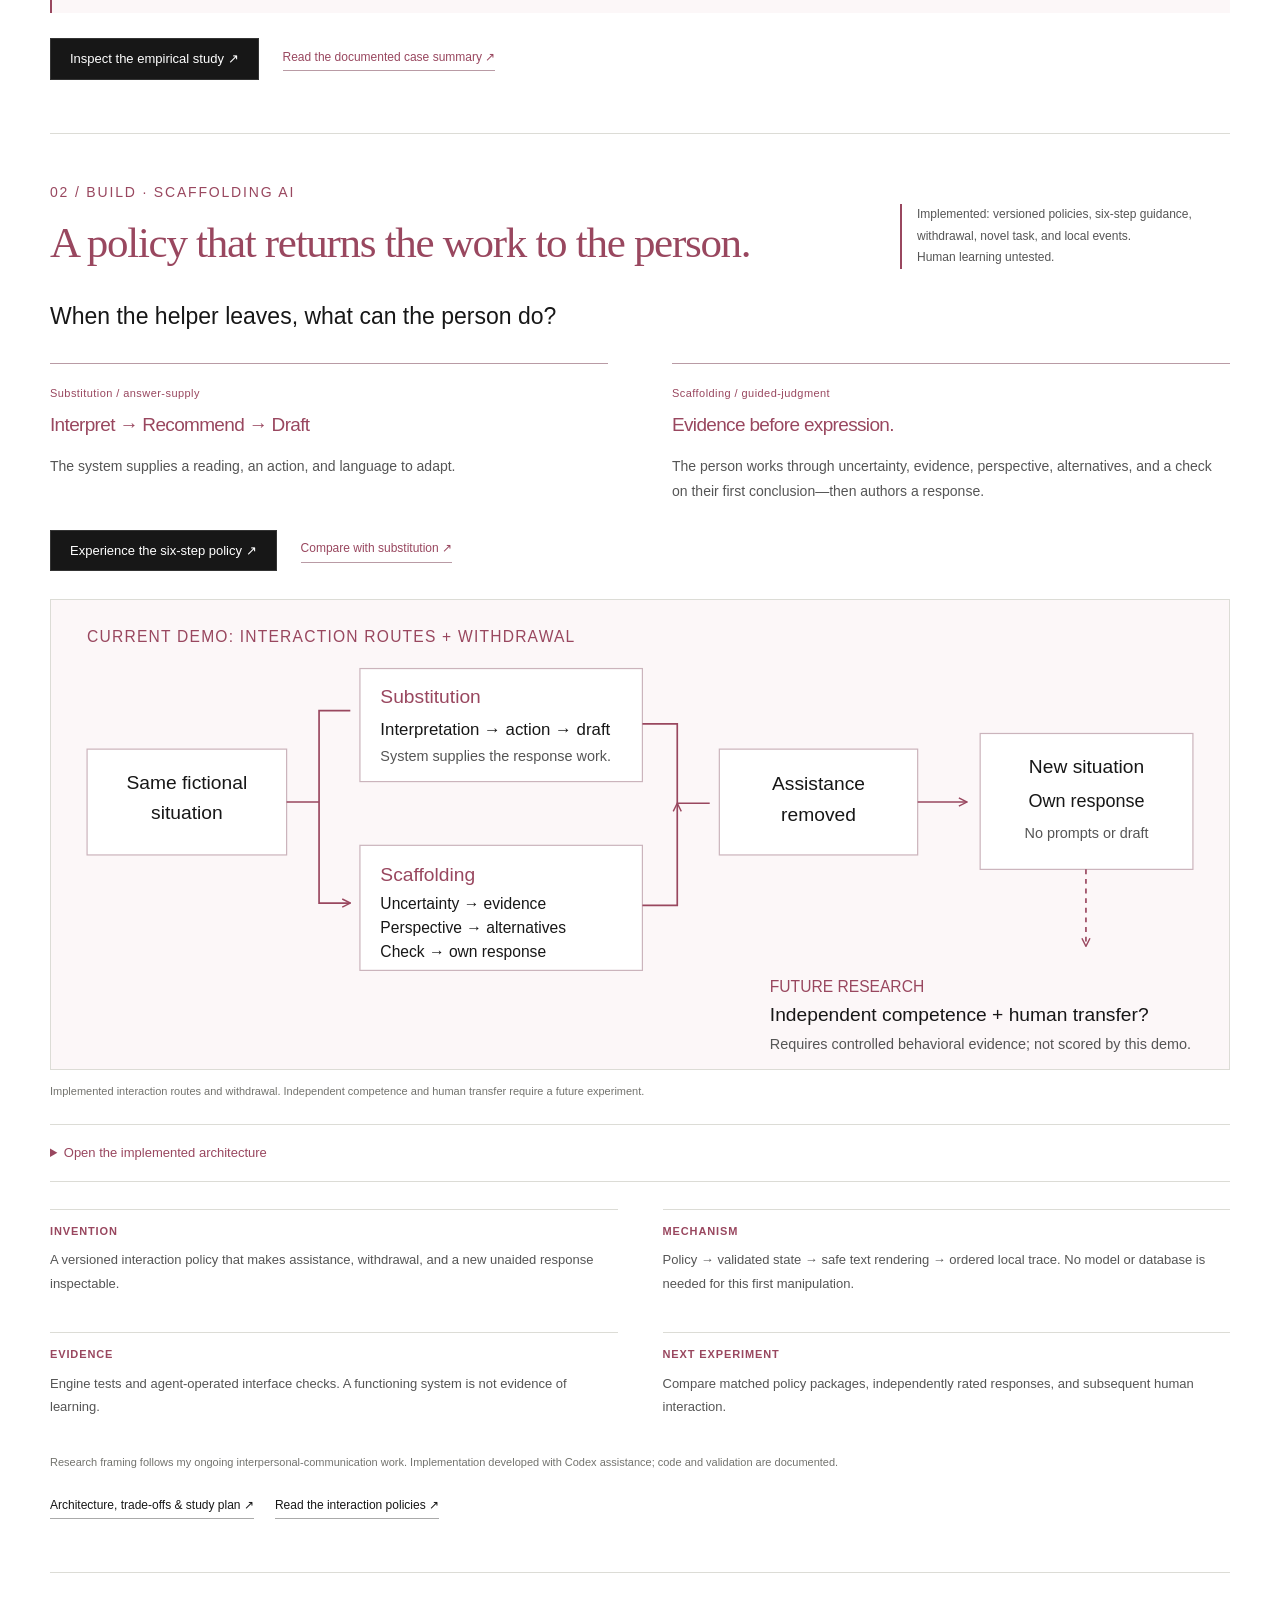
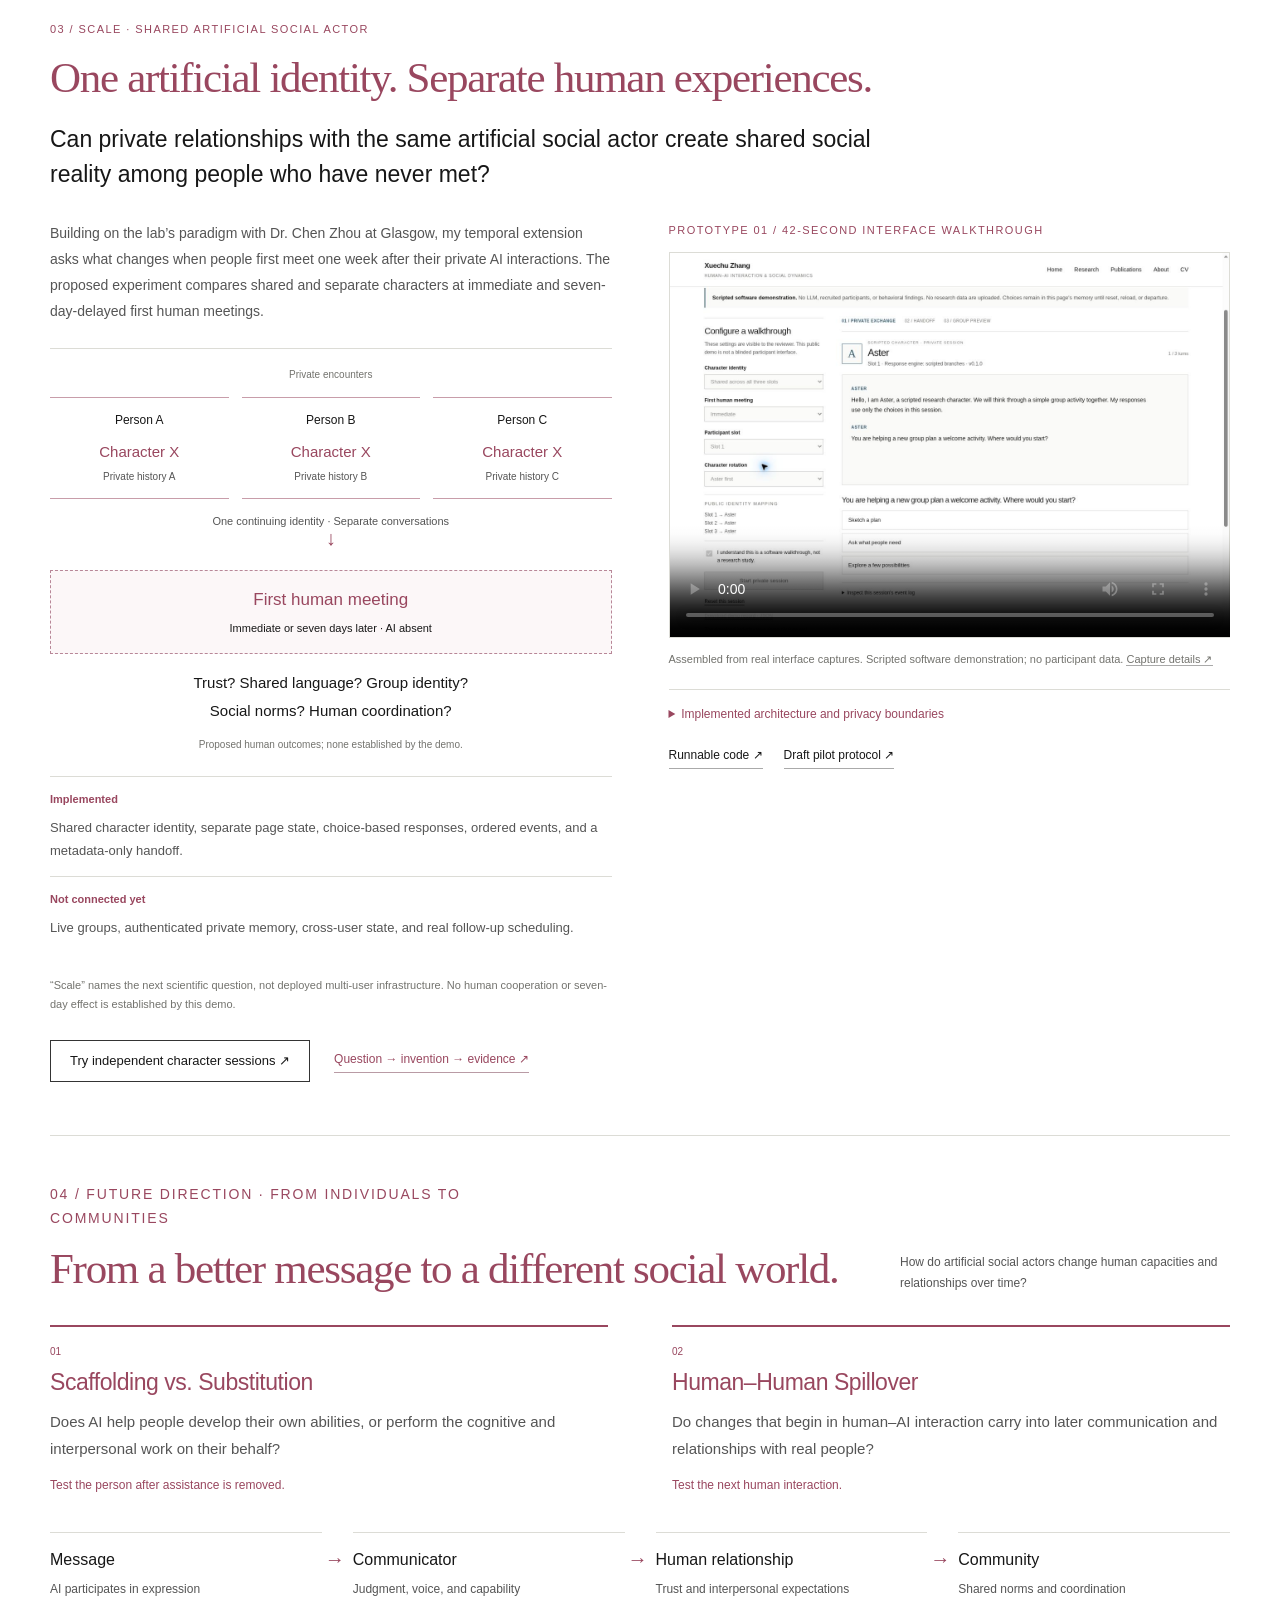
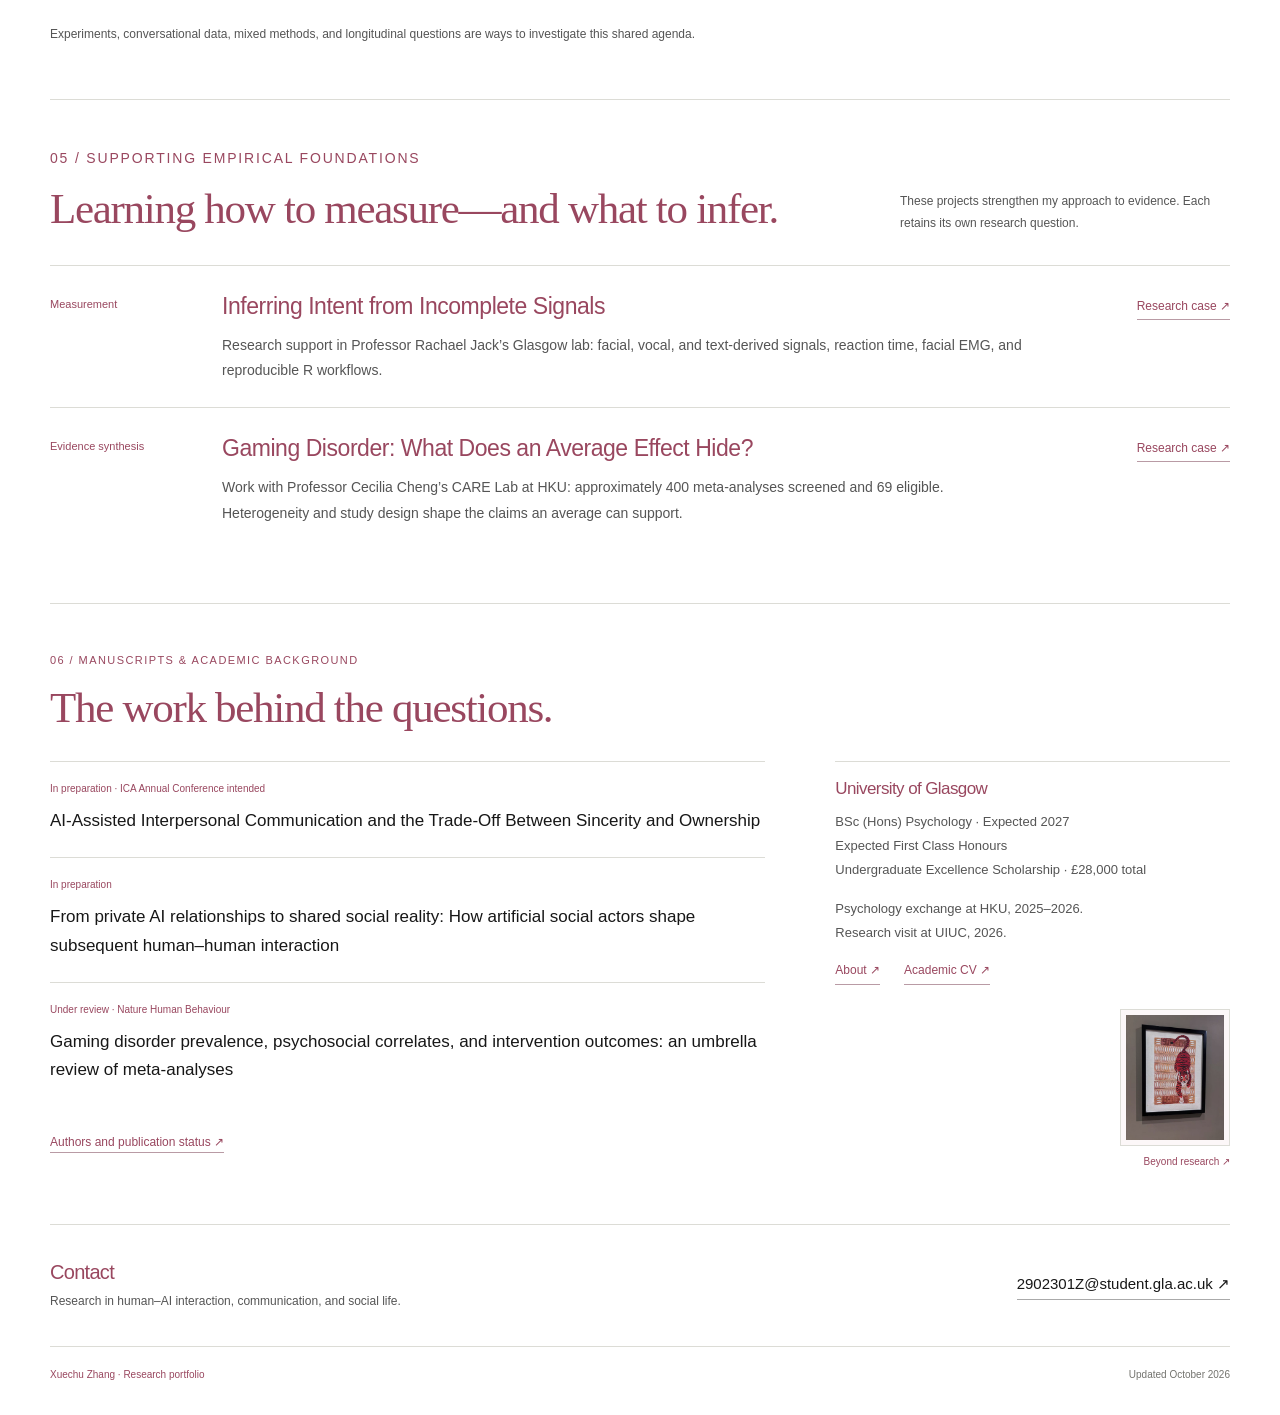
==== commit b19365a7: "Connect Observe Build Scale with inspectable interaction policies and local traces" ====
--- a/index.html
+++ b/index.html
@@ -1,19 +1,22 @@
 <!doctype html>
 <html lang="en"><head><meta charset="utf-8"><meta name="viewport" content="width=device-width, initial-scale=1">
-<title>Home | Xuechu Zhang</title><meta name="description" content="How do artificial social actors change human capacities and relationships over time? Research, working prototypes, and evidence from Xuechu Zhang.">
-<meta name="theme-color" content="#ffffff"><meta property="og:title" content="Home | Xuechu Zhang"><meta property="og:description" content="How do artificial social actors change human capacities and relationships over time? Research, working prototypes, and evidence from Xuechu Zhang."><meta property="og:type" content="website">
-<link rel="icon" href="assets/favicon.svg" type="image/svg+xml"><link rel="stylesheet" href="assets/style.css?v=20261009-inspect"><link rel="stylesheet" href="assets/personal.css?v=20261010-focus"><script defer src="assets/site.js"></script><link rel="stylesheet" href="assets/portfolio.css?v=20261010-vision"></head>
+<title>Home | Xuechu Zhang</title><meta name="description" content="How do artificial social actors change human capacities and relationships over time? Observe a human problem. Build a testable system. Investigate broader social consequences.">
+<meta name="theme-color" content="#ffffff"><meta property="og:title" content="Home | Xuechu Zhang"><meta property="og:description" content="How do artificial social actors change human capacities and relationships over time? Observe a human problem. Build a testable system. Investigate broader social consequences."><meta property="og:type" content="website">
+<link rel="icon" href="assets/favicon.svg" type="image/svg+xml"><link rel="stylesheet" href="assets/style.css?v=20261009-inspect"><link rel="stylesheet" href="assets/personal.css?v=20261010-focus"><script defer src="assets/site.js"></script><link rel="stylesheet" href="assets/portfolio.css?v=20261010-invention"><script type="module" src="scaffolding/preview.mjs?v=20261010-invention"></script></head>
 <body class="home-page narrative-home"><a class="skip-link" href="#main">Skip to content</a><header class="site-header"><div class="nav-wrap shell">
 <a class="brand" href="index.html" aria-label="Xuechu Zhang home">Xuechu Zhang<small>Human–AI Interaction & Social Dynamics</small></a>
 <button class="menu-button" type="button" aria-expanded="false" aria-controls="site-nav">Menu</button>
 <nav id="site-nav" aria-label="Main navigation"><a href="index.html" aria-current="page">Home</a><a href="research.html">Research</a><a href="publications.html">Publications</a><a href="about.html">About</a><a href="cv.html">CV</a></nav></div></header><main id="main"><div class="shell">
-<section class="hero" aria-labelledby="home-title"><div class="hero-copy"><p class="eyebrow">Human–AI Interaction · Communication · Social Dynamics</p><p class="research-name">Xuechu Zhang</p><h1 id="home-title">Can AI improve communication without improving the communicator?</h1><p class="hero-thesis">I study when artificial social actors scaffold human capacities—and when they substitute for them.</p><p class="hero-evidence"><span>From my current research</span>Higher perceived sincerity, alongside lower ownership.<small>Preliminary self-report pattern · Main study N = 222</small></p><div class="hero-actions"><a class="button-link primary" href="#flagship-study">Explore the research ↗</a><a class="button-link" href="scaffolding.html">Try the interaction demo ↗</a></div></div><aside class="hero-concept" aria-label="Conceptual research question"><p class="eyebrow">The distinction that drives my work</p><div class="concept-step"><span>01 / Message</span><strong>Assisted expression</strong><p>What changes while AI helps?</p></div><div class="concept-step"><span>02 / Communicator</span><strong>Independent capacity?</strong><p>What can the person do afterward?</p></div><div class="concept-step"><span>03 / Human relationship</span><strong>Transfer to other people?</strong><p>What happens in the next interaction?</p></div><p class="concept-caption">A conceptual sequence. Learning and transfer remain questions to test.</p></aside></section>
-<section class="portfolio-section framework-section" id="research-framework" aria-labelledby="framework-title"><div class="section-head"><div><p class="eyebrow">01 / Core research framework</p><h2 id="framework-title">Two mechanisms. One human question.</h2></div><p>How do artificial social actors change human capacities and relationships over time?</p></div><div class="mechanism-pair"><section><p class="mechanism-number">01</p><h3>Scaffolding vs. Substitution</h3><p>Does AI help people develop their own abilities, or perform the cognitive and interpersonal work on their behalf?</p><p class="mechanism-test">Test the person after assistance is removed.</p></section><section><p class="mechanism-number">02</p><h3>Human–Human Spillover</h3><p>Do changes that begin in human–AI interaction carry into later communication and relationships with real people?</p><p class="mechanism-test">Test the next human interaction.</p></section></div><ol class="research-path" aria-label="Research trajectory"><li><span>Message</span><p>AI participates in expression</p></li><li><span>Person</span><p>Judgment, voice, and capability</p></li><li><span>Relationship</span><p>Trust and interpersonal expectations</p></li><li><span>Community</span><p>Shared norms and coordination</p></li></ol><p class="framework-note">Experiments, conversational data, mixed methods, and longitudinal questions are ways to investigate this shared agenda.</p></section>
-<section class="portfolio-section flagship-section" id="flagship-study" aria-labelledby="flagship-title"><p class="eyebrow">02 / Flagship empirical research</p><h2 id="flagship-title">AI-Assisted Interpersonal Communication</h2><p class="section-lede">A more sincere-feeling expression can coexist with a weaker sense of ownership.</p><p class="research-status">Collaborative project with Professor Angel Hsing-Chi Hwang at USC · Analysis ongoing · Manuscript in preparation</p><div class="flagship-grid"><div><h3>The problem</h3><p>AI can help with conflict, apology, and difficult self-expression. Improved assisted communication does not automatically show that the person has developed independent competence.</p><h3>What I did</h3><p>I lead theoretical framing and mixed-methods analysis, develop conversational coding frameworks, and integrate chatbot logs, interviews, open-ended responses, and pre–post measures.</p><h3>How we studied it</h3><p>Two pilots and a main study follow a pre-survey → chatbot interaction → post-survey sequence. Theory-driven coding examines prompting strategies, emotional validation, interpersonal planning, and changes in communication strategy, alongside mixed-effects analyses.</p><p class="compact-boundary">Study design and data collection belong to the collaborative project. My individual contribution centers on framing, coding, analysis, and translating findings into a guide and feedback survey.</p></div><div class="flagship-evidence"><!-- AI_EVIDENCE:START -->
+<section class="hero" aria-labelledby="home-title"><div class="hero-copy"><p class="eyebrow">Research + Invention · Psychology × Interactive Systems</p><p class="research-name">Xuechu Zhang</p><h1 id="home-title">Can AI improve communication without improving the communicator?</h1><p class="hero-thesis">I build and study artificial social actors to investigate how AI can strengthen human capacities without replacing them—and how its effects reach relationships and communities.</p><p class="design-principle">What if the best AI made itself less necessary over time?</p><nav class="project-jumps" aria-label="Observe Build Scale"><a href="#flagship-study"><span>01 / Observe</span><strong>Find the human problem</strong></a><a href="#scaffolding-ai"><span>02 / Build</span><strong>Test an interaction policy</strong></a><a href="#community-vision"><span>03 / Scale</span><strong>Ask what reaches others</strong></a></nav><div class="hero-actions"><a class="button-link primary" href="scaffolding.html?mode=scaffolding&amp;scenario=team">Try Scaffolding AI ↗</a><a class="button-link" href="prototype.html">Try the shared actor ↗</a></div><p class="hero-demo-note">Two working, scripted prototypes. Human effects remain questions to test.</p></div><aside class="policy-preview" id="home-policy-preview" aria-label="Live interaction-policy preview"><p class="eyebrow">Try the policy · Same fictional situation</p><fieldset class="preview-modes"><legend>Who does the interpretive work?</legend><label><input type="radio" name="preview-mode" value="substitution"> Substitution</label><label><input type="radio" name="preview-mode" value="scaffolding" checked> Scaffolding</label></fieldset><div id="policy-preview-output" aria-live="polite" aria-atomic="true"><p class="preview-context">Sam replies to your presentation plan: “Do whatever you think is best.”</p><span class="preview-state-label">The system asks you to reason</span><p class="preview-response">What is uncertain about this message? Separate what you know from what you are assuming.</p></div><p class="preview-provenance"><code id="preview-policy-id">guided-judgment · v0.2.0</code><br>First state from the working demo’s engine.<br>Authored responses; no model call or personal data.</p><a class="text-link" id="policy-demo-link" href="scaffolding.html?mode=scaffolding&amp;scenario=team">Continue in scaffolding mode ↗</a><noscript>Switching this preview requires JavaScript. The research and code links remain available.</noscript></aside></section>
+<section class="portfolio-section flagship-section" id="flagship-study" aria-labelledby="flagship-title"><p class="eyebrow">01 / Observe · Empirical foundation</p><h2 id="flagship-title">AI-Assisted Interpersonal Communication</h2><p class="section-lede">A more sincere-feeling expression can coexist with a weaker sense of ownership.</p><p class="research-status">Collaborative project with Professor Angel Hsing-Chi Hwang at USC · Analysis ongoing · Manuscript in preparation</p><div class="flagship-grid"><div><h3>Question</h3><p>AI can help with conflict, apology, and difficult self-expression. Improved assisted communication does not automatically show that the person has developed independent competence.</p><h3>Contribution</h3><p>I lead theoretical framing and mixed-methods analysis, develop conversational coding frameworks, and integrate chatbot logs, interviews, open-ended responses, and pre–post measures.</p><h3>Method</h3><p>Two pilots and a main study follow a pre-survey → chatbot interaction → post-survey sequence. Theory-driven coding examines prompting strategies, emotional validation, interpersonal planning, and changes in communication strategy, alongside mixed-effects analyses.</p><p class="compact-boundary">Study design and data collection belong to the collaborative project. My individual contribution centers on framing, coding, analysis, and translating findings into a guide and feedback survey.</p></div><figure class="flagship-evidence" aria-label="Documented samples and preliminary result directions"><!-- AI_EVIDENCE:START -->
 <div class="evidence-component"><dl class="sample-strip" aria-label="Documented study samples"><div><dt>Pilot 1</dt><dd><span>N = </span>55</dd></div><div><dt>Pilot 2</dt><dd><span>N = </span>45</dd></div><div><dt>Main study</dt><dd><span>N = </span>222</dd></div></dl><p class="study-sequence">Pre-survey → Chatbot interaction → Post-survey</p><p class="evidence-label">Preliminary self-report pattern</p><dl class="finding-directions"><div><dt>Perceived sincerity</dt><dd>Higher</dd></div><div><dt>Willingness to use AI support</dt><dd>Higher</dd></div><div><dt>Ownership</dt><dd>Lower</dd></div><div><dt>Perspective-taking</dt><dd>Lower</dd></div></dl><p class="evidence-boundary">These reported directions do not establish improved independent competence, lasting dependence, or a causal loss of agency. No effect sizes or significance claims are displayed.</p></div>
-<!-- AI_EVIDENCE:END --></div></div><div class="next-discovery"><span>What this opens</span><p>When the assistance is removed, what remains—and does it change the next conversation with another human?</p></div><div class="section-actions"><a class="button-link primary" href="research.html#ai-communication">Problem → method → evidence ↗</a><a class="text-link" href="assets/ai-communication-case-summary.txt">Read the documented case summary ↗</a></div></section>
-<section class="portfolio-section scaffolding-section" id="scaffolding-ai" aria-labelledby="scaffolding-title"><div class="section-head"><div><p class="eyebrow">03 / Next research direction · Working design demo</p><h2 id="scaffolding-title">Scaffolding AI: From Assisted Performance to Independent Competence</h2></div><p>Scripted browser prototype implemented.<br>Behavioral learning remains untested.</p></div><p class="section-lede narrow">When AI assistance is removed, which interaction pattern better supports independent interpersonal competence?</p><div class="mode-comparison"><section><p class="mode-label">Substitution Mode</p><h3>The system does the interpretive work.</h3><ul><li>Offers an interpretation of the situation.</li><li>Recommends a response.</li><li>Generates language the user can adopt.</li></ul></section><section><p class="mode-label">Scaffolding Mode</p><h3>The person works through the judgment.</h3><ul><li>Interprets what the other person may mean.</li><li>Identifies evidence and alternatives.</li><li>Creates and takes responsibility for a response.</li></ul></section></div><figure class="portfolio-figure"><div class="figure-scroll"><img src="assets/research/scaffolding-transfer.svg" width="980" height="390" loading="lazy" alt="The same fictional situation branches into substitution and scaffolding modes, converges at assistance withdrawal, and leads to a new unaided situation. Blinded ratings and human transfer are future research, not implemented evidence."></div><figcaption>Current demo: two authored interaction routes and a new situation without prompts. Future study: randomized comparison, reliable blinded ratings, and subsequent human communication.</figcaption></figure><p class="compact-boundary">The concept develops the assisted-performance question from my empirical work. This new browser implementation was developed with Codex assistance during the portfolio update. It is hand-authored and does not use an LLM, recruit participants, or score competence.</p><div class="section-actions"><a class="button-link primary" href="scaffolding.html">Compare the two modes ↗</a><a class="text-link" href="https://github.com/xuechuzhang/xuechuzhang.github.io/blob/main/scaffolding/README.md">Code, architecture &amp; proposed study ↗</a></div></section>
-<section class="portfolio-section community-vision" id="community-vision" aria-labelledby="community-vision-title"><p class="eyebrow">04 / Broader vision · Ongoing project</p><h2 id="community-vision-title">From Human–AI Interaction to Human Communities</h2><p class="section-lede narrow">Can private relationships with the same artificial social actor create shared social reality among people who have never met?</p><div class="community-vision-grid"><div><p>With Dr. Chen Zhou at Glasgow, I am developing a temporal extension of the lab’s shared-character paradigm. The proposed experiment compares shared and separate characters at immediate and seven-day-delayed first human meetings.</p><div class="community-flow" aria-label="Proposed shared-character study"><p class="flow-caption">Private encounters</p><div class="private-encounters"><div><strong>Person A</strong><span>Character X</span><small>Private history A</small></div><div><strong>Person B</strong><span>Character X</span><small>Private history B</small></div><div><strong>Person C</strong><span>Character X</span><small>Private history C</small></div></div><p class="shared-identity-label">One continuing identity · Separate conversations</p><div class="human-meeting"><strong>First human meeting</strong><span>Immediate or seven days later · AI absent</span></div><p class="outcome-questions">Trust? Shared language? Group identity?<br>Social norms? Human coordination?</p><p class="flow-caption">Proposed human outcomes; none established by the demo.</p></div><p class="compact-boundary">Prototype 01 already demonstrates shared identity with private page state. Its human-group phase is a preview. No recruited pilot, actual seven-day follow-up, or social effect is claimed.</p><div class="section-actions"><a class="button-link" href="prototype.html">Try the shared-character MVP ↗</a><a class="text-link" href="research.html#shared-social-reality">Build + Study case ↗</a></div></div><div class="community-media"><figure class="build-walkthrough"><p class="eyebrow">Prototype 01 / 42-second interface walkthrough</p><video controls preload="metadata" playsinline poster="assets/demo/prototype01-poster.jpg" aria-label="Actual shared-character prototype interface captures"><source src="assets/demo/prototype01-walkthrough.mp4" type="video/mp4"><track kind="captions" src="assets/demo/prototype01-walkthrough.vtt" srclang="en" label="English" default><p><a href="assets/demo/prototype01-walkthrough.mp4">Download the walkthrough</a></p></video><figcaption>Assembled from real interface captures. Scripted software demonstration; no participant data. <a href="assets/demo/README.md">Capture details ↗</a></figcaption></figure><details class="build-architecture"><summary>Implemented architecture and privacy boundaries</summary><figure class="build-figure"><a href="assets/research/prototype-architecture.svg"><img src="assets/research/prototype-architecture.svg" width="980" height="640" loading="lazy" alt="Shared public identity, independent private session state, and a human-only handoff preview. Future infrastructure is marked separately."></a><figcaption><a href="https://github.com/xuechuzhang/xuechuzhang.github.io/blob/main/docs/prototype-spec.md">Read the technical specification ↗</a></figcaption></figure></details><div class="build-links"><a href="https://github.com/xuechuzhang/xuechuzhang.github.io/blob/main/prototype/README.md">Runnable code ↗</a><a href="https://github.com/xuechuzhang/xuechuzhang.github.io/blob/main/docs/pilot-protocol.md">Draft pilot protocol ↗</a></div></div></div></section>
+<!-- AI_EVIDENCE:END --><figcaption>Reported directions from the documented study. This is not an effect-size plot.</figcaption></figure></div><div class="next-discovery"><span>Next experiment</span><p>When the assistance is removed, what remains—and does it change the next conversation with another human?</p></div><div class="section-actions"><a class="button-link primary" href="research.html#ai-communication">Inspect the empirical study ↗</a><a class="text-link" href="assets/ai-communication-case-summary.txt">Read the documented case summary ↗</a></div></section>
+
+<section class="portfolio-section scaffolding-section" id="scaffolding-ai" aria-labelledby="scaffolding-title"><div class="section-head"><div><p class="eyebrow">02 / Build · Scaffolding AI</p><h2 id="scaffolding-title">A policy that returns the work to the person.</h2></div><p class="implementation-status">Implemented: versioned policies, six-step guidance, withdrawal, novel task, and local events.<br>Human learning untested.</p></div><p class="section-lede narrow">When the helper leaves, what can the person do?</p><div class="mode-comparison"><section><p class="mode-label">Substitution / answer-supply</p><h3>Interpret → Recommend → Draft</h3><p>The system supplies a reading, an action, and language to adapt.</p></section><section><p class="mode-label">Scaffolding / guided-judgment</p><h3>Evidence before expression.</h3><p>The person works through uncertainty, evidence, perspective, alternatives, and a check on their first conclusion—then authors a response.</p></section></div><div class="section-actions"><a class="button-link primary" href="scaffolding.html?mode=scaffolding&amp;scenario=team">Experience the six-step policy ↗</a><a class="text-link" href="scaffolding.html?mode=substitution&amp;scenario=team">Compare with substitution ↗</a></div><figure class="portfolio-figure"><div class="figure-scroll"><img src="assets/research/scaffolding-transfer.svg" width="980" height="390" loading="lazy" alt="Two authored interaction policies lead to assistance withdrawal and a new unaided situation. Behavioral evaluation is future work."></div><figcaption>Implemented interaction routes and withdrawal. Independent competence and human transfer require a future experiment.</figcaption></figure><details class="architecture-disclosure"><summary>Open the implemented architecture</summary><figure class="portfolio-figure"><div class="figure-scroll"><img src="assets/research/scaffolding-architecture.svg" width="980" height="540" loading="lazy" alt="Public configuration selects an authored policy. Validated page state drives the interface and local event trace. A transfer whitelist removes prior assistance; behavioral evaluation is proposed."></div><figcaption>Solid components run in the current browser demo. Dashed evaluation is proposed.</figcaption></figure></details><dl class="build-facts"><div><dt>Invention</dt><dd>A versioned interaction policy that makes assistance, withdrawal, and a new unaided response inspectable.</dd></div><div><dt>Mechanism</dt><dd>Policy → validated state → safe text rendering → ordered local trace. No model or database is needed for this first manipulation.</dd></div><div><dt>Evidence</dt><dd>Engine tests and agent-operated interface checks. A functioning system is not evidence of learning.</dd></div><div><dt>Next experiment</dt><dd>Compare matched policy packages, independently rated responses, and subsequent human interaction.</dd></div></dl><p class="implementation-credit">Research framing follows my ongoing interpersonal-communication work. Implementation developed with Codex assistance; code and validation are documented.</p><div class="build-links"><a href="https://github.com/xuechuzhang/xuechuzhang.github.io/blob/main/scaffolding/README.md">Architecture, trade-offs &amp; study plan ↗</a><a href="https://github.com/xuechuzhang/xuechuzhang.github.io/blob/main/scaffolding/policies.mjs">Read the interaction policies ↗</a></div></section>
+<section class="portfolio-section community-vision" id="community-vision" aria-labelledby="community-vision-title"><p class="eyebrow">03 / Scale · Shared artificial social actor</p><h2 id="community-vision-title">One artificial identity. Separate human experiences.</h2><p class="section-lede narrow">Can private relationships with the same artificial social actor create shared social reality among people who have never met?</p><div class="community-vision-grid"><div><p>Building on the lab’s paradigm with Dr. Chen Zhou at Glasgow, my temporal extension asks what changes when people first meet one week after their private AI interactions. The proposed experiment compares shared and separate characters at immediate and seven-day-delayed first human meetings.</p><div class="community-flow" aria-label="Proposed shared-character study"><p class="flow-caption">Private encounters</p><div class="private-encounters"><div><strong>Person A</strong><span>Character X</span><small>Private history A</small></div><div><strong>Person B</strong><span>Character X</span><small>Private history B</small></div><div><strong>Person C</strong><span>Character X</span><small>Private history C</small></div></div><p class="shared-identity-label">One continuing identity · Separate conversations</p><div class="human-meeting"><strong>First human meeting</strong><span>Immediate or seven days later · AI absent</span></div><p class="outcome-questions">Trust? Shared language? Group identity?<br>Social norms? Human coordination?</p><p class="flow-caption">Proposed human outcomes; none established by the demo.</p></div><dl class="scale-boundaries"><div><dt>Implemented</dt><dd>Shared character identity, separate page state, choice-based responses, ordered events, and a metadata-only handoff.</dd></div><div><dt>Not connected yet</dt><dd>Live groups, authenticated private memory, cross-user state, and real follow-up scheduling.</dd></div></dl><p class="compact-boundary">“Scale” names the next scientific question, not deployed multi-user infrastructure. No human cooperation or seven-day effect is established by this demo.</p><div class="section-actions"><a class="button-link" href="prototype.html">Try independent character sessions ↗</a><a class="text-link" href="research.html#shared-social-reality">Question → invention → evidence ↗</a></div></div><div class="community-media"><figure class="build-walkthrough"><p class="eyebrow">Prototype 01 / 42-second interface walkthrough</p><video controls preload="metadata" playsinline poster="assets/demo/prototype01-poster.jpg" aria-label="Actual shared-character prototype interface captures"><source src="assets/demo/prototype01-walkthrough.mp4" type="video/mp4"><track kind="captions" src="assets/demo/prototype01-walkthrough.vtt" srclang="en" label="English" default><p><a href="assets/demo/prototype01-walkthrough.mp4">Download the walkthrough</a></p></video><figcaption>Assembled from real interface captures. Scripted software demonstration; no participant data. <a href="assets/demo/README.md">Capture details ↗</a></figcaption></figure><details class="build-architecture"><summary>Implemented architecture and privacy boundaries</summary><figure class="build-figure"><a href="assets/research/prototype-architecture.svg"><img src="assets/research/prototype-architecture.svg" width="980" height="640" loading="lazy" alt="Shared public identity, independent private session state, and a human-only handoff preview. Future infrastructure is marked separately."></a><figcaption><a href="https://github.com/xuechuzhang/xuechuzhang.github.io/blob/main/docs/prototype-spec.md">Read the technical specification ↗</a></figcaption></figure></details><div class="build-links"><a href="https://github.com/xuechuzhang/xuechuzhang.github.io/blob/main/prototype/README.md">Runnable code ↗</a><a href="https://github.com/xuechuzhang/xuechuzhang.github.io/blob/main/docs/pilot-protocol.md">Draft pilot protocol ↗</a></div></div></div></section>
+
+<section class="portfolio-section framework-section" id="research-framework" aria-labelledby="framework-title"><div class="section-head"><div><p class="eyebrow">04 / Future direction · From individuals to communities</p><h2 id="framework-title">From a better message to a different social world.</h2></div><p>How do artificial social actors change human capacities and relationships over time?</p></div><div class="mechanism-pair"><section><p class="mechanism-number">01</p><h3>Scaffolding vs. Substitution</h3><p>Does AI help people develop their own abilities, or perform the cognitive and interpersonal work on their behalf?</p><p class="mechanism-test">Test the person after assistance is removed.</p></section><section><p class="mechanism-number">02</p><h3>Human–Human Spillover</h3><p>Do changes that begin in human–AI interaction carry into later communication and relationships with real people?</p><p class="mechanism-test">Test the next human interaction.</p></section></div><ol class="research-path" aria-label="Research trajectory"><li><span>Message</span><p>AI participates in expression</p></li><li><span>Communicator</span><p>Judgment, voice, and capability</p></li><li><span>Human relationship</span><p>Trust and interpersonal expectations</p></li><li><span>Community</span><p>Shared norms and coordination</p></li></ol><p class="framework-note">Experiments, conversational data, mixed methods, and longitudinal questions are ways to investigate this shared agenda.</p></section>
+
 <section class="portfolio-section evidence-foundations" aria-labelledby="foundations-title"><div class="section-head"><div><p class="eyebrow">05 / Supporting empirical foundations</p><h2 id="foundations-title">Learning how to measure—and what to infer.</h2></div><p>These projects strengthen my approach to evidence. Each retains its own research question.</p></div><div class="foundation-row"><span>Measurement</span><div><h3><a href="research.html#social-perception">Inferring Intent from Incomplete Signals</a></h3><p>Research support in Professor Rachael Jack’s Glasgow lab: facial, vocal, and text-derived signals, reaction time, facial EMG, and reproducible R workflows.</p></div><a class="text-link" href="research.html#social-perception">Research case ↗</a></div><div class="foundation-row"><span>Evidence synthesis</span><div><h3><a href="research.html#gaming-disorder">Gaming Disorder: What Does an Average Effect Hide?</a></h3><p>Work with Professor Cecilia Cheng’s CARE Lab at HKU: approximately 400 meta-analyses screened and 69 eligible. Heterogeneity and study design shape the claims an average can support.</p></div><a class="text-link" href="research.html#gaming-disorder">Research case ↗</a></div></section>
 <section class="portfolio-section background-section" aria-labelledby="background-title"><p class="eyebrow">06 / Manuscripts &amp; academic background</p><h2 id="background-title">The work behind the questions.</h2><div class="background-grid"><div><ul class="manuscript-preview"><li><span>In preparation · ICA Annual Conference intended</span><a href="publications.html">AI-Assisted Interpersonal Communication and the Trade-Off Between Sincerity and Ownership</a></li><li><span>In preparation</span><a href="publications.html">From private AI relationships to shared social reality: How artificial social actors shape subsequent human–human interaction</a></li><li><span>Under review · Nature Human Behaviour</span><a href="publications.html">Gaming disorder prevalence, psychosocial correlates, and intervention outcomes: an umbrella review of meta-analyses</a></li></ul><a class="text-link" href="publications.html">Authors and publication status ↗</a></div><aside class="academic-note"><h3>University of Glasgow</h3><p>BSc (Hons) Psychology · Expected 2027<br>Expected First Class Honours<br>Undergraduate Excellence Scholarship · £28,000 total</p><p>Psychology exchange at HKU, 2025–2026.<br>Research visit at UIUC, 2026.</p><div class="background-actions"><a class="text-link" href="about.html">About ↗</a><a class="text-link" href="cv.html">Academic CV ↗</a></div><figure class="home-personal-art"><a href="about.html#beyond-research-title"><img src="assets/photos/tiger-art.jpg" width="1280" height="1637" loading="lazy" alt="Photograph of a framed tiger artwork"></a><figcaption><a href="about.html#beyond-research-title">Beyond research ↗</a></figcaption></figure></aside></div></section>
 </div></main><section class="contact shell" id="contact" aria-labelledby="contact-title"><div><h2 id="contact-title">Contact</h2><p>Research in human–AI interaction, communication, and social life.</p></div><a href="mailto:2902301Z@student.gla.ac.uk">2902301Z@student.gla.ac.uk ↗</a></section>
--- a/assets/portfolio.css
+++ b/assets/portfolio.css
@@ -16,3 +16,11 @@
 @media(max-width:760px){.narrative-home .hero{display:block;padding-top:36px;padding-bottom:35px}.narrative-home .research-name{font-size:19px;margin-top:13px}.narrative-home .hero h1{font-size:clamp(37px,7.6vw,54px);max-width:660px}.hero-thesis{font-size:18px}.hero-concept{margin-top:33px;border-left:0;border-top:1px solid var(--line);padding:20px 0 0;display:grid;grid-template-columns:1fr 1fr 1fr;gap:14px}.hero-concept>.eyebrow,.concept-caption{grid-column:1/-1;margin-bottom:0}.concept-step{padding:7px 0 0;border-top:0}.concept-step strong{font-size:16px}.concept-step p{font-size:11px}.concept-step:after{display:none!important}.concept-step>span{font-size:9px}.concept-caption{margin-top:0}.portfolio-section{padding:33px 0 37px}.portfolio-section>h2,.portfolio-section .section-head h2{font-size:31px;margin-top:11px}.portfolio-section .section-head>p{font-size:13px;max-width:600px}.section-lede{font-size:21px}.mechanism-pair,.flagship-grid,.mode-comparison,.community-vision-grid,.background-grid{grid-template-columns:1fr;gap:28px}.mechanism-pair h3{font-size:22px}.research-path{grid-template-columns:1fr 1fr;gap:20px}.research-path li:after{display:none}.framework-note{margin-top:22px}.flagship-grid{margin-top:24px}.next-discovery{grid-template-columns:1fr;gap:9px;padding:19px 21px}.next-discovery>p{font-size:23px}.mode-comparison{margin-top:25px;gap:25px}.community-vision-grid{margin-top:25px}.foundation-row{grid-template-columns:1fr;gap:10px;padding:22px 0}.foundation-row h3{font-size:23px}.foundation-row>.text-link{justify-self:start;margin-top:5px}.background-grid{gap:30px}.home-personal-art{width:95px}.hero-evidence{font-size:14px!important}.research-path li p{font-size:11px}.sample-strip dd{font-size:31px}.sample-strip{gap:10px}.figure-scroll{max-width:100%}.section-actions{gap:15px 20px}.section-actions .button-link{font-size:12px}.community-media{padding-top:5px}}
 @media(max-width:390px){.narrative-home .hero h1{font-size:37px}.hero-concept{grid-template-columns:1fr}.hero-concept>.eyebrow,.concept-caption{grid-column:auto}.concept-step{padding:8px 0;border-top:1px solid var(--line)}.private-encounters{gap:8px}.private-encounters small{font-size:9px}.private-encounters span{font-size:14px}}
 @media print{.narrative-home .hero{display:block}.hero-concept{display:none}.portfolio-section{padding:15px 0}.portfolio-figure,.community-flow,.evidence-component{break-inside:avoid}.community-media video,.section-actions,.home-personal-art{display:none}.figure-scroll{overflow:visible}.portfolio-figure img{min-width:0}}
+/* Research + Invention: explicit routes and a preview backed by the demo engine. */
+.narrative-home .hero{grid-template-columns:minmax(0,1.6fr) minmax(285px,.9fr);gap:58px;padding-top:43px;padding-bottom:42px;align-items:start}
+.narrative-home .hero h1{font-size:clamp(42px,4.3vw,59px);max-width:800px;margin-bottom:20px}.hero-thesis{font-size:18px;line-height:1.65}.design-principle{font-family:Georgia,'Times New Roman',serif;color:var(--accent);font-size:21px;line-height:1.45;margin-top:15px}.hero-demo-note{font-size:11px!important;color:var(--faint);margin-top:13px}.project-jumps{display:grid;grid-template-columns:1fr 1fr 1fr;gap:16px;border-top:1px solid var(--line);padding-top:15px;margin-top:23px}.project-jumps a{display:block;border-bottom:0!important}.project-jumps span{display:block;color:var(--accent);font-size:10px;text-transform:uppercase;letter-spacing:.06em;margin-bottom:7px}.project-jumps strong{font-size:12px;font-weight:500;line-height:1.6;display:block}.project-jumps a:hover strong{text-decoration:underline;text-underline-offset:4px}
+.policy-preview{border:1px solid #d6bcc5;background:var(--rose-paper);padding:24px;margin-top:19px;min-width:0}.policy-preview>.eyebrow{font-size:10px;margin-bottom:15px}.preview-modes{margin:0 0 18px;padding:0;border:0;display:flex;gap:17px;flex-wrap:wrap}.preview-modes legend{font-size:12px;font-weight:600;margin-bottom:11px}.preview-modes label{font-size:12px;cursor:pointer;display:flex;gap:5px;align-items:center}.preview-modes input{accent-color:var(--accent)}.preview-context{font-size:12px;line-height:1.8;color:var(--muted);padding-top:15px;border-top:1px solid #d8c5cb}.preview-state-label{display:block;color:var(--accent);font-size:10px;letter-spacing:.025em;margin-top:20px}.preview-response{font-family:Georgia,'Times New Roman',serif;font-size:21px;line-height:1.45;color:var(--ink);margin-top:9px;min-height:94px}.preview-provenance{font-size:10px;line-height:1.75;color:var(--faint);padding-top:15px;border-top:1px solid #d8c5cb;margin:18px 0 12px}.preview-provenance code{font-family:ui-monospace,monospace;color:var(--accent);font-size:10px}.policy-preview .text-link{font-size:11px;display:inline-block}.policy-preview noscript{font-size:11px;margin-top:12px;display:block}
+.portfolio-section{scroll-margin-top:96px}.flagship-evidence{margin:0}.flagship-evidence figcaption{font-size:10px;line-height:1.7;color:var(--faint);margin-top:13px}.implementation-status{padding-left:15px;border-left:2px solid var(--accent)}.mode-comparison p:not(.mode-label){font-size:14px;line-height:1.8;margin-top:11px}.architecture-disclosure{border-top:1px solid var(--line);border-bottom:1px solid var(--line);padding:17px 0;margin:22px 0}.architecture-disclosure summary{cursor:pointer;color:var(--accent);font-size:13px}.build-facts{display:grid;grid-template-columns:1fr 1fr;gap:24px 45px;margin:27px 0 0}.build-facts>div{border-top:1px solid var(--line);padding-top:12px}.build-facts dt,.scale-boundaries dt{font-size:11px;color:var(--accent);font-weight:600;margin-bottom:8px}.build-facts dd,.scale-boundaries dd{font-size:13px;line-height:1.8;color:var(--muted);margin:0}.implementation-credit{font-size:11px;color:var(--faint);line-height:1.8;margin:22px 0}.scale-boundaries{margin:23px 0}.scale-boundaries>div{padding:13px 0;border-top:1px solid var(--line)}.future-signal{color:var(--accent)}
+@media(max-width:980px){.narrative-home .hero{gap:32px;grid-template-columns:minmax(0,1.4fr) minmax(270px,.9fr)}.narrative-home .hero h1{font-size:47px}.policy-preview{padding:19px}.project-jumps{gap:12px}.preview-response{font-size:20px}}
+@media(max-width:760px){.narrative-home .hero{display:block}.policy-preview{margin-top:29px;max-width:610px}.narrative-home .hero h1{font-size:clamp(36px,7.4vw,52px)}.hero-thesis{font-size:17px}.design-principle{font-size:21px}.preview-response{min-height:0}.build-facts{grid-template-columns:1fr;gap:20px}.project-jumps strong{font-size:11px}.portfolio-section{scroll-margin-top:83px}.hero-actions .button-link{font-size:12px}.policy-preview .text-link{font-size:12px}.implementation-status{margin-top:14px}}
+@media(max-width:390px){.project-jumps{grid-template-columns:1fr;gap:13px}.project-jumps a{display:grid;grid-template-columns:90px 1fr;align-items:baseline}.project-jumps span{margin:0}.narrative-home .hero h1{font-size:36px}.policy-preview{padding:18px}}
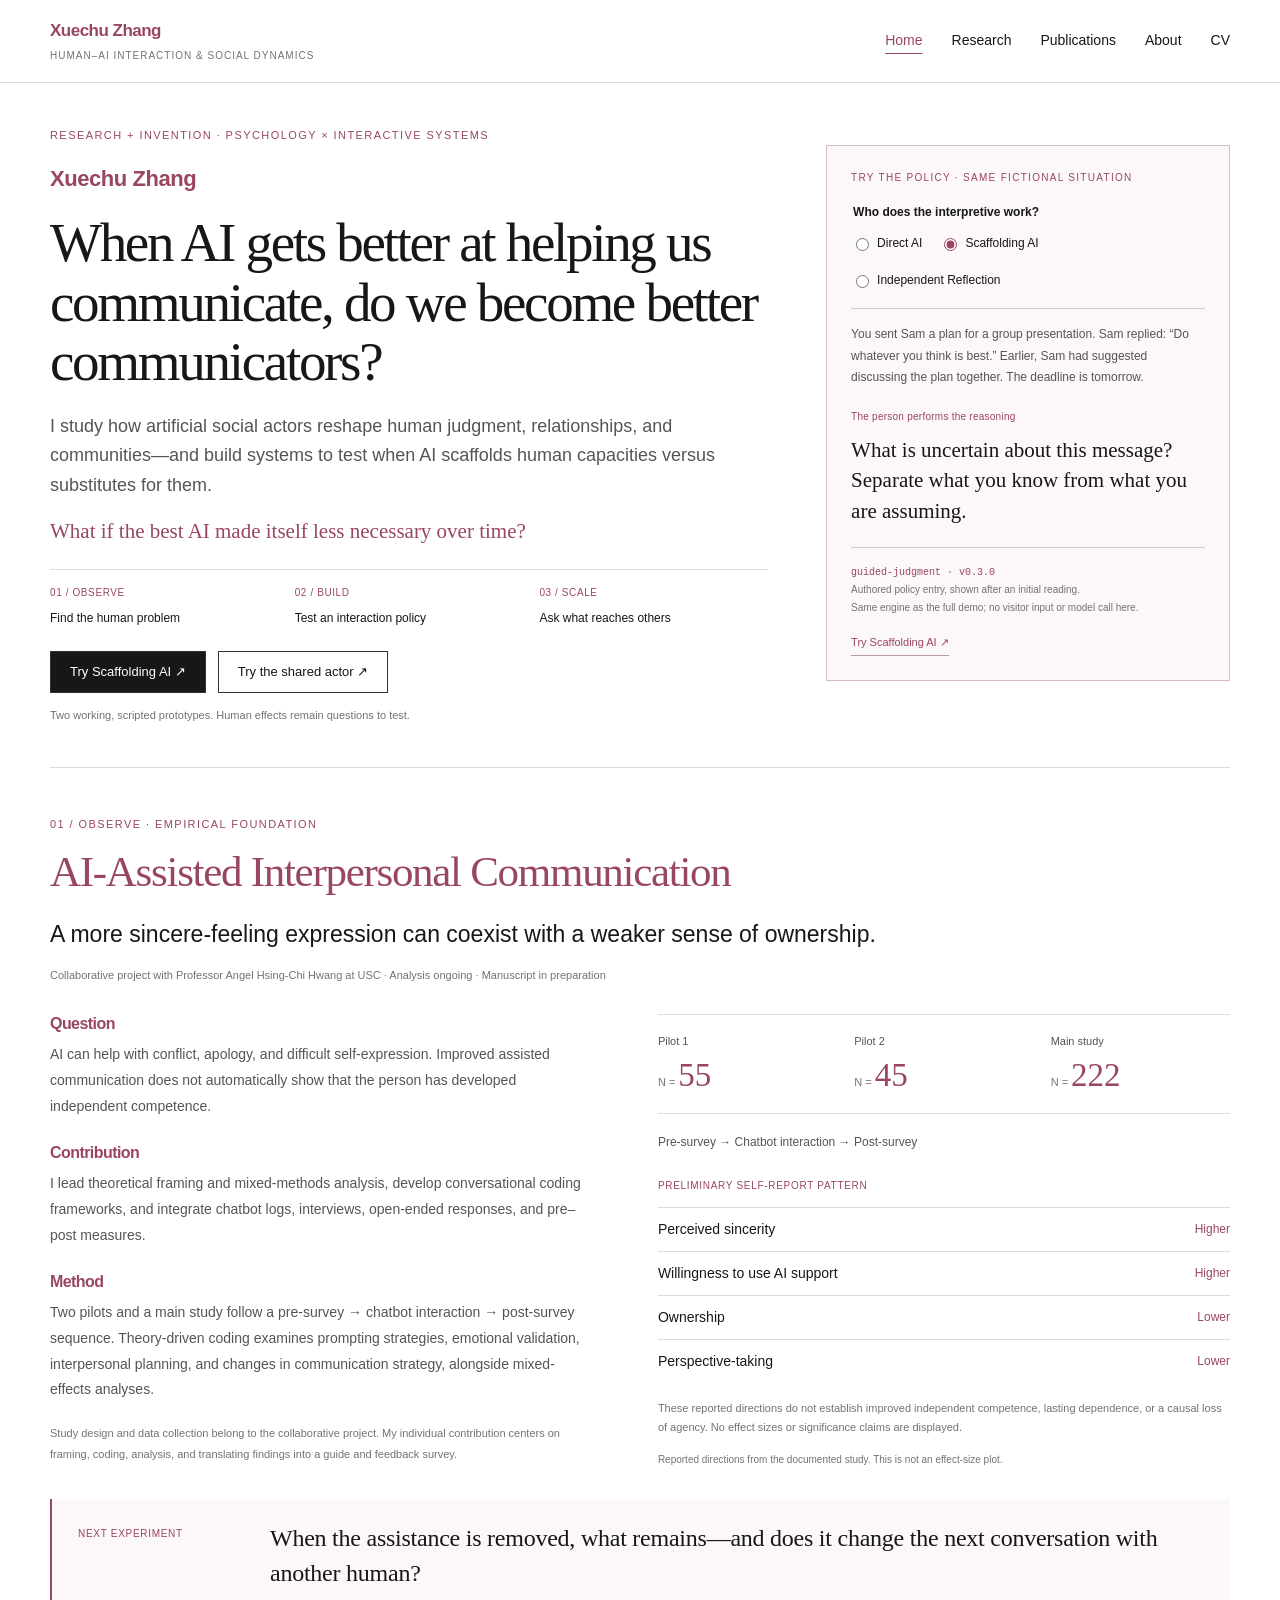
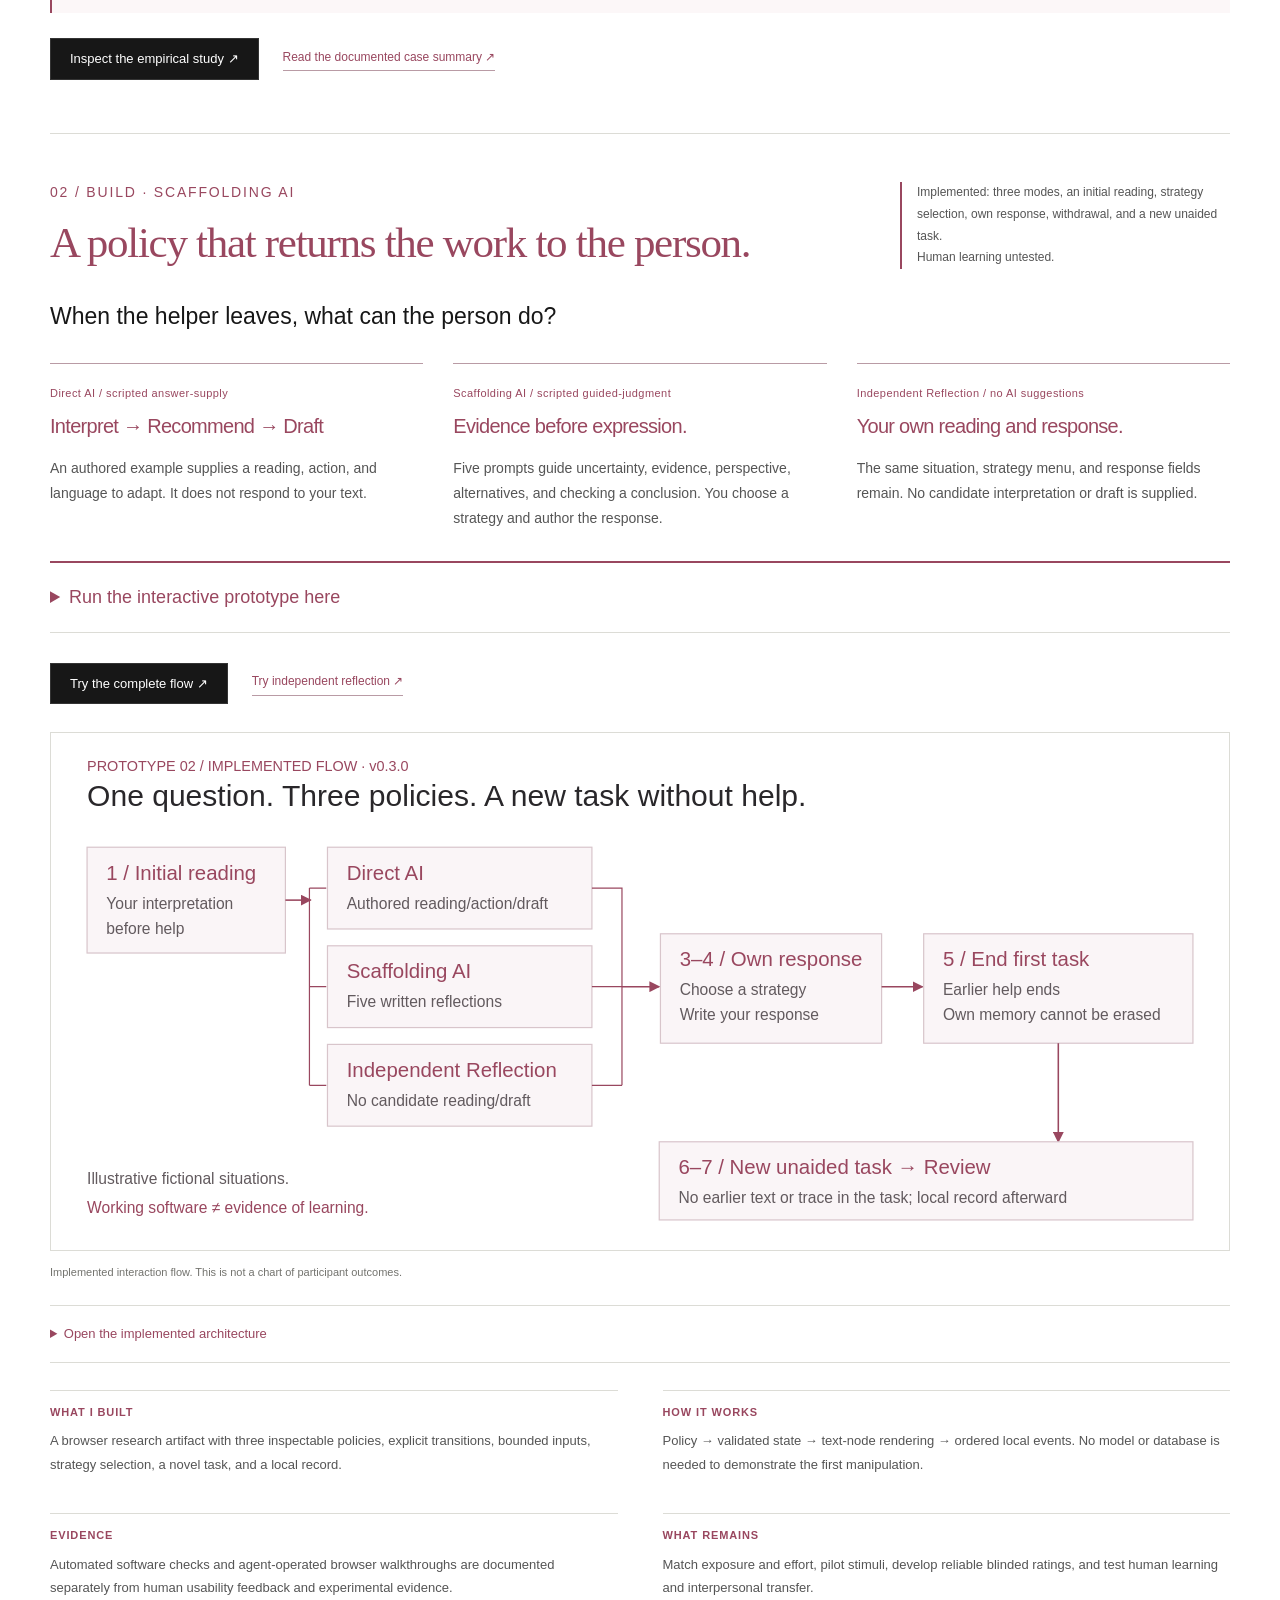
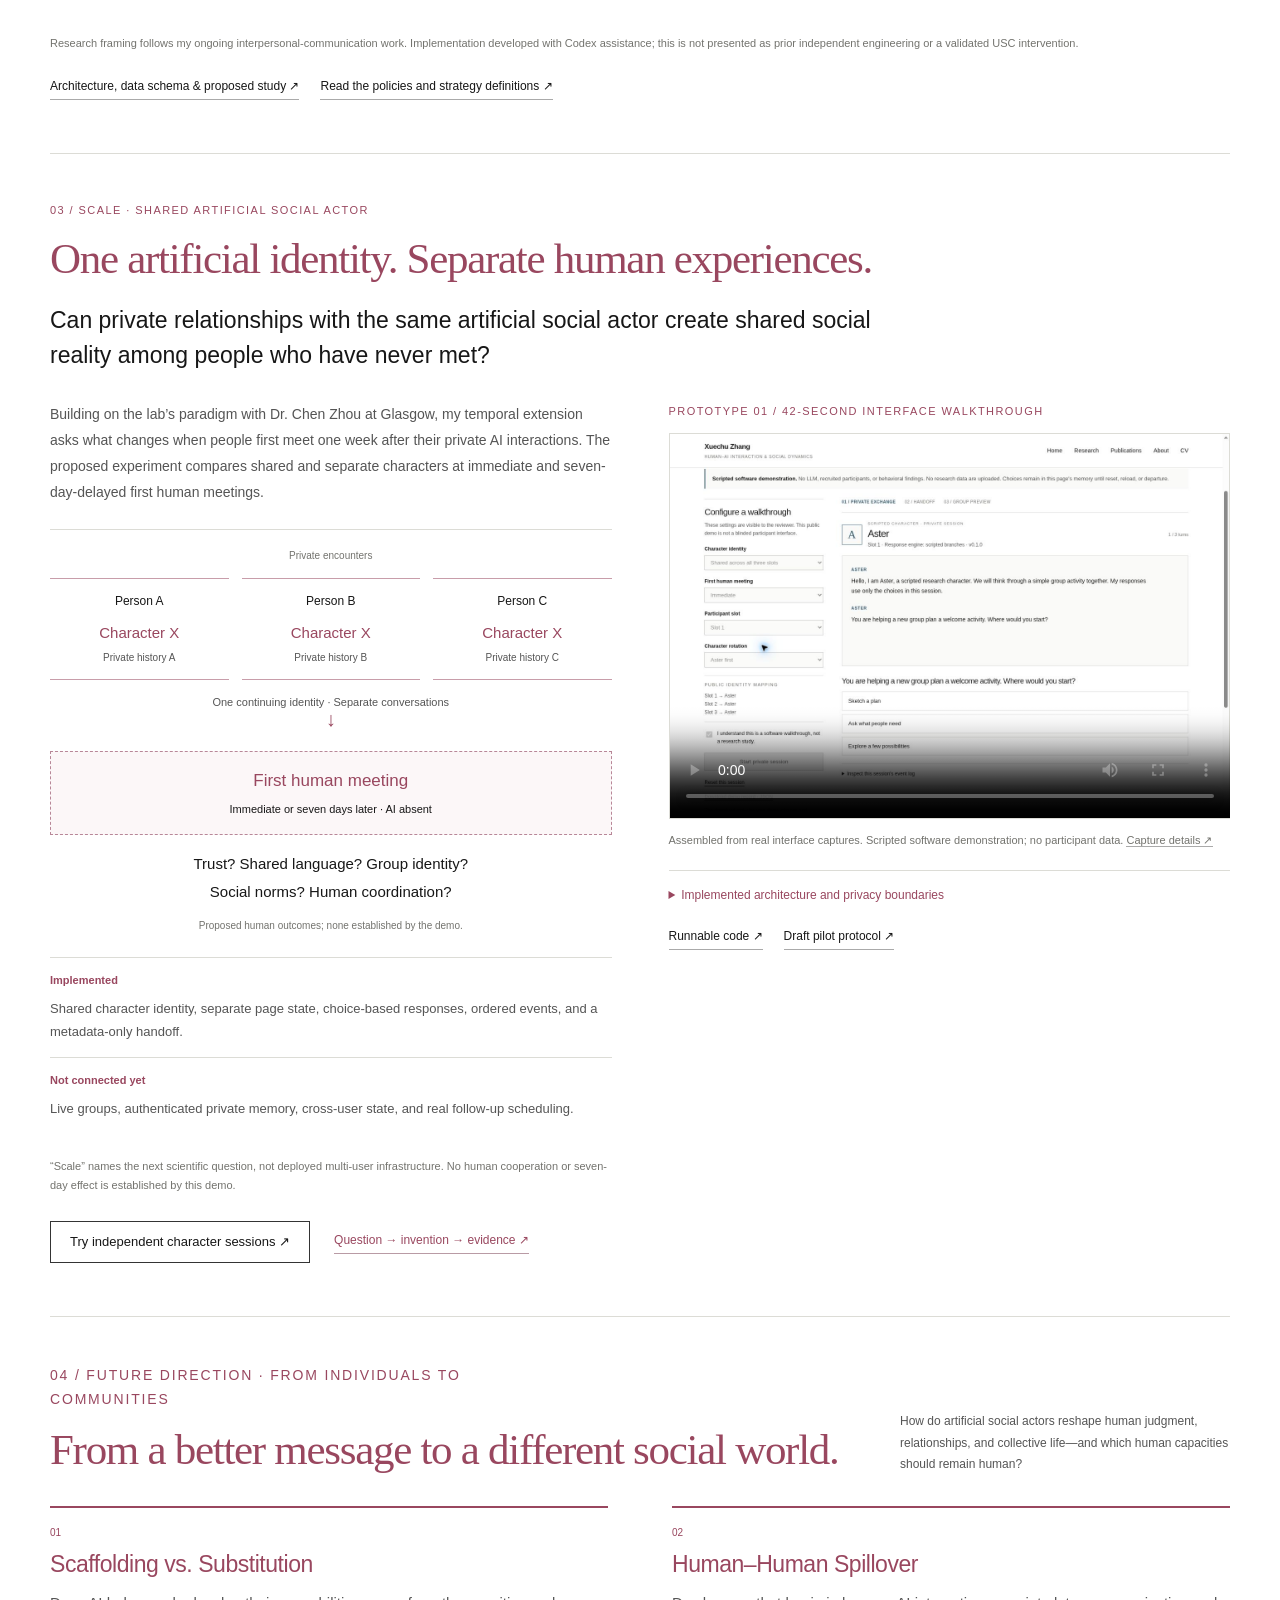
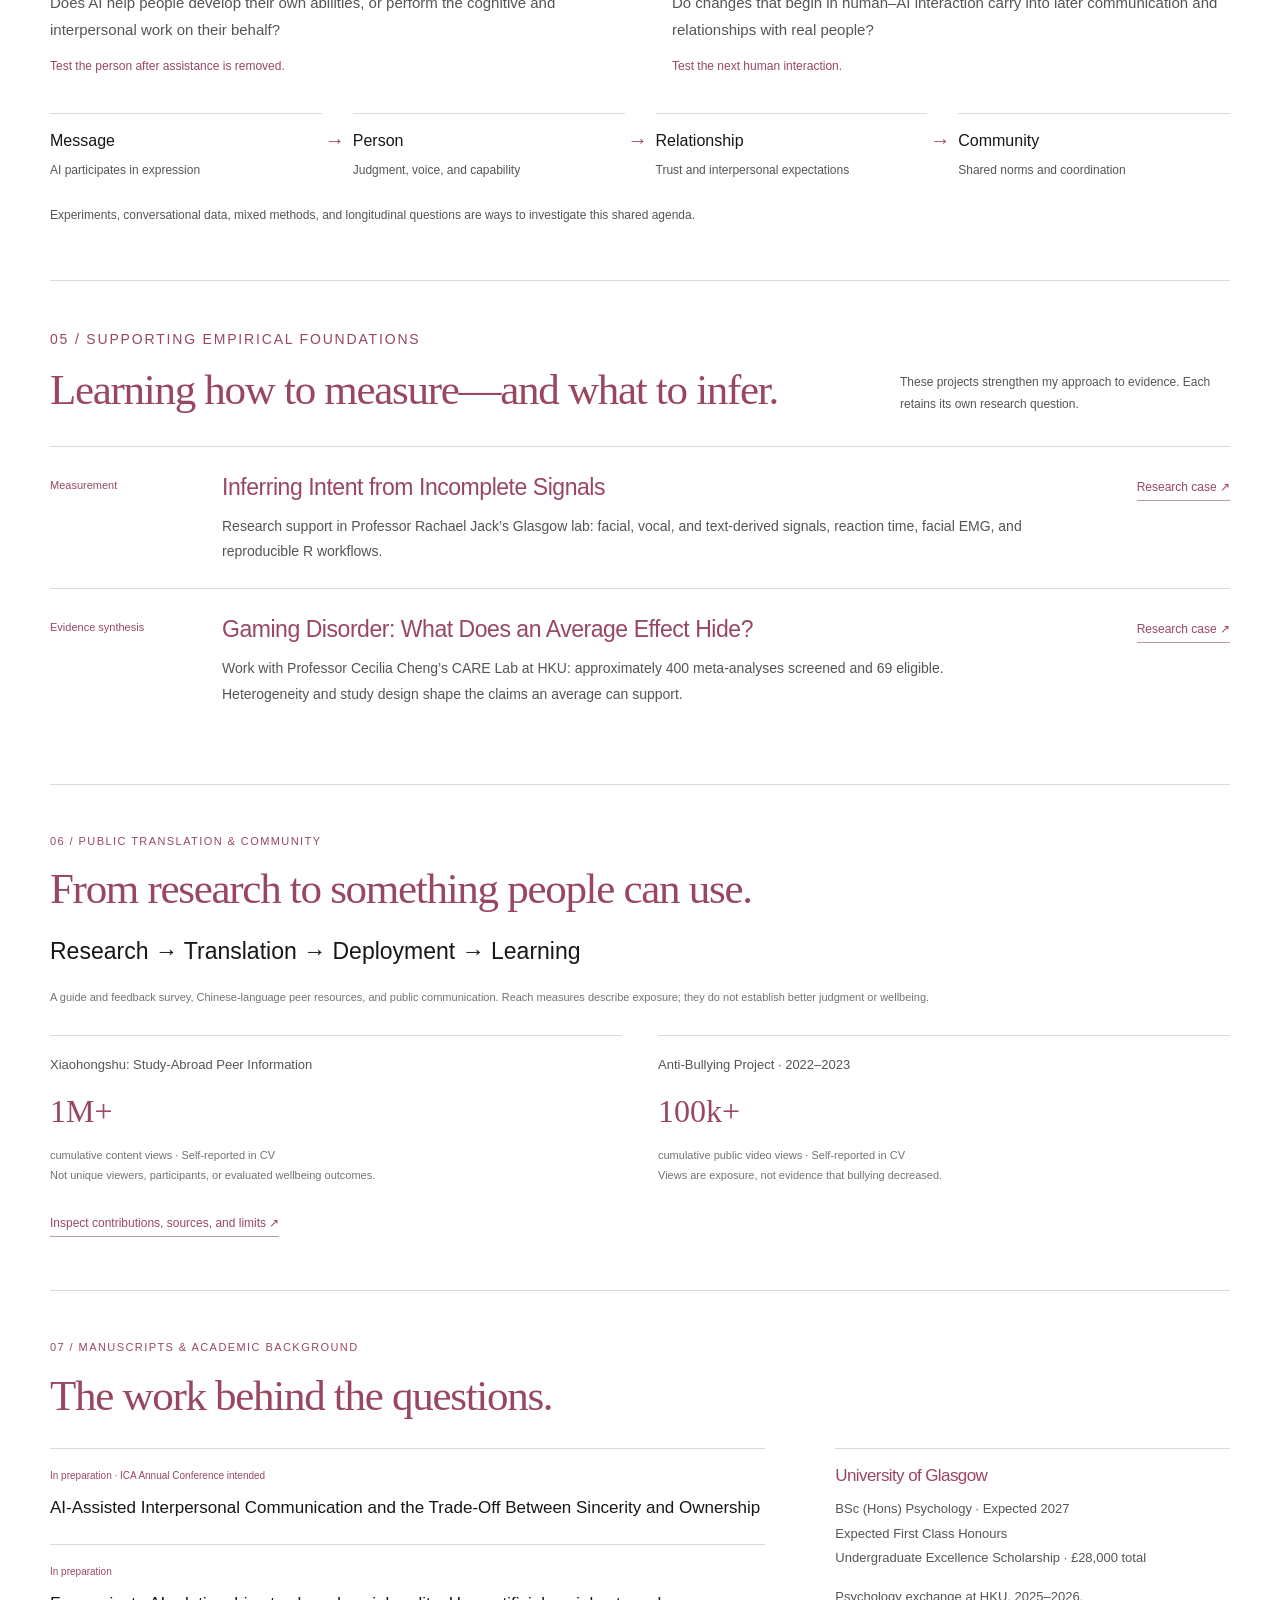
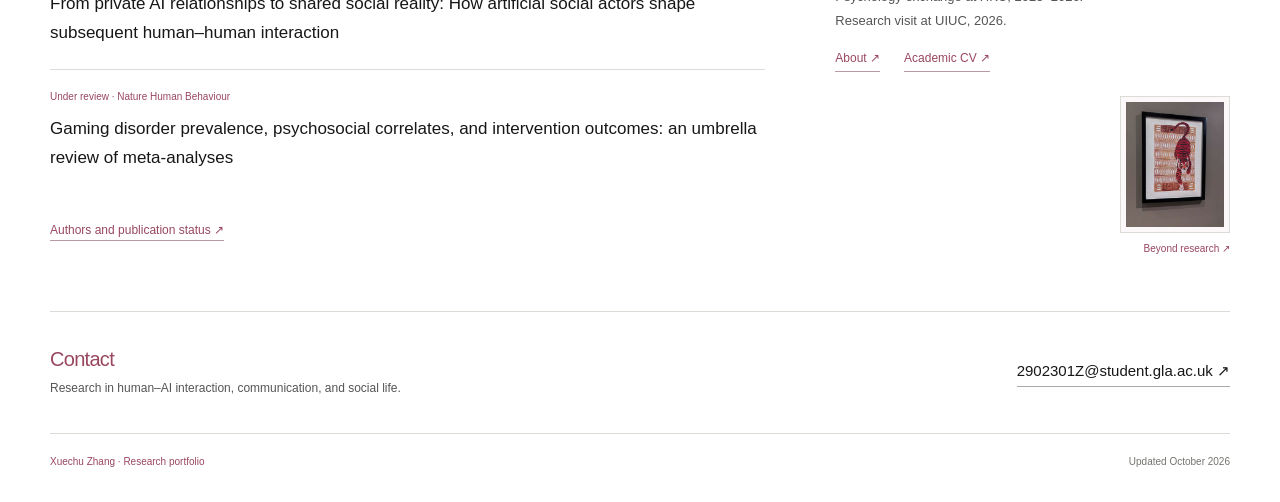
==== commit 0e8d6ba4: "Add three-mode communication prototype and source-labeled research portfolio evidence" ====
--- a/index.html
+++ b/index.html
@@ -2,22 +2,27 @@
 <html lang="en"><head><meta charset="utf-8"><meta name="viewport" content="width=device-width, initial-scale=1">
 <title>Home | Xuechu Zhang</title><meta name="description" content="How do artificial social actors change human capacities and relationships over time? Observe a human problem. Build a testable system. Investigate broader social consequences.">
 <meta name="theme-color" content="#ffffff"><meta property="og:title" content="Home | Xuechu Zhang"><meta property="og:description" content="How do artificial social actors change human capacities and relationships over time? Observe a human problem. Build a testable system. Investigate broader social consequences."><meta property="og:type" content="website">
-<link rel="icon" href="assets/favicon.svg" type="image/svg+xml"><link rel="stylesheet" href="assets/style.css?v=20261009-inspect"><link rel="stylesheet" href="assets/personal.css?v=20261010-focus"><script defer src="assets/site.js"></script><link rel="stylesheet" href="assets/portfolio.css?v=20261010-invention"><script type="module" src="scaffolding/preview.mjs?v=20261010-invention"></script></head>
+<link rel="icon" href="assets/favicon.svg" type="image/svg+xml"><link rel="stylesheet" href="assets/style.css?v=20261009-inspect"><link rel="stylesheet" href="assets/personal.css?v=20261010-focus"><script defer src="assets/site.js"></script><link rel="stylesheet" href="assets/portfolio.css?v=20261011-modes"><script type="module" src="scaffolding/preview.mjs?v=20261011-modes"></script><script type="module" src="assets/build-embed.mjs?v=20261011-modes"></script></head>
 <body class="home-page narrative-home"><a class="skip-link" href="#main">Skip to content</a><header class="site-header"><div class="nav-wrap shell">
 <a class="brand" href="index.html" aria-label="Xuechu Zhang home">Xuechu Zhang<small>Human–AI Interaction & Social Dynamics</small></a>
 <button class="menu-button" type="button" aria-expanded="false" aria-controls="site-nav">Menu</button>
 <nav id="site-nav" aria-label="Main navigation"><a href="index.html" aria-current="page">Home</a><a href="research.html">Research</a><a href="publications.html">Publications</a><a href="about.html">About</a><a href="cv.html">CV</a></nav></div></header><main id="main"><div class="shell">
-<section class="hero" aria-labelledby="home-title"><div class="hero-copy"><p class="eyebrow">Research + Invention · Psychology × Interactive Systems</p><p class="research-name">Xuechu Zhang</p><h1 id="home-title">Can AI improve communication without improving the communicator?</h1><p class="hero-thesis">I build and study artificial social actors to investigate how AI can strengthen human capacities without replacing them—and how its effects reach relationships and communities.</p><p class="design-principle">What if the best AI made itself less necessary over time?</p><nav class="project-jumps" aria-label="Observe Build Scale"><a href="#flagship-study"><span>01 / Observe</span><strong>Find the human problem</strong></a><a href="#scaffolding-ai"><span>02 / Build</span><strong>Test an interaction policy</strong></a><a href="#community-vision"><span>03 / Scale</span><strong>Ask what reaches others</strong></a></nav><div class="hero-actions"><a class="button-link primary" href="scaffolding.html?mode=scaffolding&amp;scenario=team">Try Scaffolding AI ↗</a><a class="button-link" href="prototype.html">Try the shared actor ↗</a></div><p class="hero-demo-note">Two working, scripted prototypes. Human effects remain questions to test.</p></div><aside class="policy-preview" id="home-policy-preview" aria-label="Live interaction-policy preview"><p class="eyebrow">Try the policy · Same fictional situation</p><fieldset class="preview-modes"><legend>Who does the interpretive work?</legend><label><input type="radio" name="preview-mode" value="substitution"> Substitution</label><label><input type="radio" name="preview-mode" value="scaffolding" checked> Scaffolding</label></fieldset><div id="policy-preview-output" aria-live="polite" aria-atomic="true"><p class="preview-context">Sam replies to your presentation plan: “Do whatever you think is best.”</p><span class="preview-state-label">The system asks you to reason</span><p class="preview-response">What is uncertain about this message? Separate what you know from what you are assuming.</p></div><p class="preview-provenance"><code id="preview-policy-id">guided-judgment · v0.2.0</code><br>First state from the working demo’s engine.<br>Authored responses; no model call or personal data.</p><a class="text-link" id="policy-demo-link" href="scaffolding.html?mode=scaffolding&amp;scenario=team">Continue in scaffolding mode ↗</a><noscript>Switching this preview requires JavaScript. The research and code links remain available.</noscript></aside></section>
+<section class="hero" aria-labelledby="home-title"><div class="hero-copy"><p class="eyebrow">Research + Invention · Psychology × Interactive Systems</p><p class="research-name">Xuechu Zhang</p><h1 id="home-title">When AI gets better at helping us communicate, do we become better communicators?</h1><p class="hero-thesis">I study how artificial social actors reshape human judgment, relationships, and communities—and build systems to test when AI scaffolds human capacities versus substitutes for them.</p><p class="design-principle">What if the best AI made itself less necessary over time?</p><nav class="project-jumps" aria-label="Observe Build Scale"><a href="#flagship-study"><span>01 / Observe</span><strong>Find the human problem</strong></a><a href="#scaffolding-ai"><span>02 / Build</span><strong>Test an interaction policy</strong></a><a href="#community-vision"><span>03 / Scale</span><strong>Ask what reaches others</strong></a></nav><div class="hero-actions"><a class="button-link primary" href="scaffolding.html?mode=scaffolding&amp;scenario=team">Try Scaffolding AI ↗</a><a class="button-link" href="prototype.html">Try the shared actor ↗</a></div><p class="hero-demo-note">Two working, scripted prototypes. Human effects remain questions to test.</p></div><aside class="policy-preview" id="home-policy-preview" aria-label="Live interaction-policy preview"><p class="eyebrow">Try the policy · Same fictional situation</p><fieldset class="preview-modes"><legend>Who does the interpretive work?</legend><label><input type="radio" name="preview-mode" value="substitution"> Direct AI</label><label><input type="radio" name="preview-mode" value="scaffolding" checked> Scaffolding AI</label><label><input type="radio" name="preview-mode" value="independent"> Independent Reflection</label></fieldset><div id="policy-preview-output" aria-live="polite" aria-atomic="true"><p class="preview-context">Sam replies to your presentation plan: “Do whatever you think is best.”</p><span class="preview-state-label">The system asks you to reason</span><p class="preview-response">What is uncertain about this message? Separate what you know from what you are assuming.</p></div><p class="preview-provenance"><code id="preview-policy-id">guided-judgment · v0.3.0</code><br>Authored policy entry, shown after an initial reading.<br>Same engine as the full demo; no visitor input or model call here.</p><a class="text-link" id="policy-demo-link" href="scaffolding.html?mode=scaffolding&amp;scenario=team">Continue in scaffolding mode ↗</a><noscript>Switching this preview requires JavaScript. The research and code links remain available.</noscript></aside></section>
 <section class="portfolio-section flagship-section" id="flagship-study" aria-labelledby="flagship-title"><p class="eyebrow">01 / Observe · Empirical foundation</p><h2 id="flagship-title">AI-Assisted Interpersonal Communication</h2><p class="section-lede">A more sincere-feeling expression can coexist with a weaker sense of ownership.</p><p class="research-status">Collaborative project with Professor Angel Hsing-Chi Hwang at USC · Analysis ongoing · Manuscript in preparation</p><div class="flagship-grid"><div><h3>Question</h3><p>AI can help with conflict, apology, and difficult self-expression. Improved assisted communication does not automatically show that the person has developed independent competence.</p><h3>Contribution</h3><p>I lead theoretical framing and mixed-methods analysis, develop conversational coding frameworks, and integrate chatbot logs, interviews, open-ended responses, and pre–post measures.</p><h3>Method</h3><p>Two pilots and a main study follow a pre-survey → chatbot interaction → post-survey sequence. Theory-driven coding examines prompting strategies, emotional validation, interpersonal planning, and changes in communication strategy, alongside mixed-effects analyses.</p><p class="compact-boundary">Study design and data collection belong to the collaborative project. My individual contribution centers on framing, coding, analysis, and translating findings into a guide and feedback survey.</p></div><figure class="flagship-evidence" aria-label="Documented samples and preliminary result directions"><!-- AI_EVIDENCE:START -->
 <div class="evidence-component"><dl class="sample-strip" aria-label="Documented study samples"><div><dt>Pilot 1</dt><dd><span>N = </span>55</dd></div><div><dt>Pilot 2</dt><dd><span>N = </span>45</dd></div><div><dt>Main study</dt><dd><span>N = </span>222</dd></div></dl><p class="study-sequence">Pre-survey → Chatbot interaction → Post-survey</p><p class="evidence-label">Preliminary self-report pattern</p><dl class="finding-directions"><div><dt>Perceived sincerity</dt><dd>Higher</dd></div><div><dt>Willingness to use AI support</dt><dd>Higher</dd></div><div><dt>Ownership</dt><dd>Lower</dd></div><div><dt>Perspective-taking</dt><dd>Lower</dd></div></dl><p class="evidence-boundary">These reported directions do not establish improved independent competence, lasting dependence, or a causal loss of agency. No effect sizes or significance claims are displayed.</p></div>
 <!-- AI_EVIDENCE:END --><figcaption>Reported directions from the documented study. This is not an effect-size plot.</figcaption></figure></div><div class="next-discovery"><span>Next experiment</span><p>When the assistance is removed, what remains—and does it change the next conversation with another human?</p></div><div class="section-actions"><a class="button-link primary" href="research.html#ai-communication">Inspect the empirical study ↗</a><a class="text-link" href="assets/ai-communication-case-summary.txt">Read the documented case summary ↗</a></div></section>
 
-<section class="portfolio-section scaffolding-section" id="scaffolding-ai" aria-labelledby="scaffolding-title"><div class="section-head"><div><p class="eyebrow">02 / Build · Scaffolding AI</p><h2 id="scaffolding-title">A policy that returns the work to the person.</h2></div><p class="implementation-status">Implemented: versioned policies, six-step guidance, withdrawal, novel task, and local events.<br>Human learning untested.</p></div><p class="section-lede narrow">When the helper leaves, what can the person do?</p><div class="mode-comparison"><section><p class="mode-label">Substitution / answer-supply</p><h3>Interpret → Recommend → Draft</h3><p>The system supplies a reading, an action, and language to adapt.</p></section><section><p class="mode-label">Scaffolding / guided-judgment</p><h3>Evidence before expression.</h3><p>The person works through uncertainty, evidence, perspective, alternatives, and a check on their first conclusion—then authors a response.</p></section></div><div class="section-actions"><a class="button-link primary" href="scaffolding.html?mode=scaffolding&amp;scenario=team">Experience the six-step policy ↗</a><a class="text-link" href="scaffolding.html?mode=substitution&amp;scenario=team">Compare with substitution ↗</a></div><figure class="portfolio-figure"><div class="figure-scroll"><img src="assets/research/scaffolding-transfer.svg" width="980" height="390" loading="lazy" alt="Two authored interaction policies lead to assistance withdrawal and a new unaided situation. Behavioral evaluation is future work."></div><figcaption>Implemented interaction routes and withdrawal. Independent competence and human transfer require a future experiment.</figcaption></figure><details class="architecture-disclosure"><summary>Open the implemented architecture</summary><figure class="portfolio-figure"><div class="figure-scroll"><img src="assets/research/scaffolding-architecture.svg" width="980" height="540" loading="lazy" alt="Public configuration selects an authored policy. Validated page state drives the interface and local event trace. A transfer whitelist removes prior assistance; behavioral evaluation is proposed."></div><figcaption>Solid components run in the current browser demo. Dashed evaluation is proposed.</figcaption></figure></details><dl class="build-facts"><div><dt>Invention</dt><dd>A versioned interaction policy that makes assistance, withdrawal, and a new unaided response inspectable.</dd></div><div><dt>Mechanism</dt><dd>Policy → validated state → safe text rendering → ordered local trace. No model or database is needed for this first manipulation.</dd></div><div><dt>Evidence</dt><dd>Engine tests and agent-operated interface checks. A functioning system is not evidence of learning.</dd></div><div><dt>Next experiment</dt><dd>Compare matched policy packages, independently rated responses, and subsequent human interaction.</dd></div></dl><p class="implementation-credit">Research framing follows my ongoing interpersonal-communication work. Implementation developed with Codex assistance; code and validation are documented.</p><div class="build-links"><a href="https://github.com/xuechuzhang/xuechuzhang.github.io/blob/main/scaffolding/README.md">Architecture, trade-offs &amp; study plan ↗</a><a href="https://github.com/xuechuzhang/xuechuzhang.github.io/blob/main/scaffolding/policies.mjs">Read the interaction policies ↗</a></div></section>
-<section class="portfolio-section community-vision" id="community-vision" aria-labelledby="community-vision-title"><p class="eyebrow">03 / Scale · Shared artificial social actor</p><h2 id="community-vision-title">One artificial identity. Separate human experiences.</h2><p class="section-lede narrow">Can private relationships with the same artificial social actor create shared social reality among people who have never met?</p><div class="community-vision-grid"><div><p>Building on the lab’s paradigm with Dr. Chen Zhou at Glasgow, my temporal extension asks what changes when people first meet one week after their private AI interactions. The proposed experiment compares shared and separate characters at immediate and seven-day-delayed first human meetings.</p><div class="community-flow" aria-label="Proposed shared-character study"><p class="flow-caption">Private encounters</p><div class="private-encounters"><div><strong>Person A</strong><span>Character X</span><small>Private history A</small></div><div><strong>Person B</strong><span>Character X</span><small>Private history B</small></div><div><strong>Person C</strong><span>Character X</span><small>Private history C</small></div></div><p class="shared-identity-label">One continuing identity · Separate conversations</p><div class="human-meeting"><strong>First human meeting</strong><span>Immediate or seven days later · AI absent</span></div><p class="outcome-questions">Trust? Shared language? Group identity?<br>Social norms? Human coordination?</p><p class="flow-caption">Proposed human outcomes; none established by the demo.</p></div><dl class="scale-boundaries"><div><dt>Implemented</dt><dd>Shared character identity, separate page state, choice-based responses, ordered events, and a metadata-only handoff.</dd></div><div><dt>Not connected yet</dt><dd>Live groups, authenticated private memory, cross-user state, and real follow-up scheduling.</dd></div></dl><p class="compact-boundary">“Scale” names the next scientific question, not deployed multi-user infrastructure. No human cooperation or seven-day effect is established by this demo.</p><div class="section-actions"><a class="button-link" href="prototype.html">Try independent character sessions ↗</a><a class="text-link" href="research.html#shared-social-reality">Question → invention → evidence ↗</a></div></div><div class="community-media"><figure class="build-walkthrough"><p class="eyebrow">Prototype 01 / 42-second interface walkthrough</p><video controls preload="metadata" playsinline poster="assets/demo/prototype01-poster.jpg" aria-label="Actual shared-character prototype interface captures"><source src="assets/demo/prototype01-walkthrough.mp4" type="video/mp4"><track kind="captions" src="assets/demo/prototype01-walkthrough.vtt" srclang="en" label="English" default><p><a href="assets/demo/prototype01-walkthrough.mp4">Download the walkthrough</a></p></video><figcaption>Assembled from real interface captures. Scripted software demonstration; no participant data. <a href="assets/demo/README.md">Capture details ↗</a></figcaption></figure><details class="build-architecture"><summary>Implemented architecture and privacy boundaries</summary><figure class="build-figure"><a href="assets/research/prototype-architecture.svg"><img src="assets/research/prototype-architecture.svg" width="980" height="640" loading="lazy" alt="Shared public identity, independent private session state, and a human-only handoff preview. Future infrastructure is marked separately."></a><figcaption><a href="https://github.com/xuechuzhang/xuechuzhang.github.io/blob/main/docs/prototype-spec.md">Read the technical specification ↗</a></figcaption></figure></details><div class="build-links"><a href="https://github.com/xuechuzhang/xuechuzhang.github.io/blob/main/prototype/README.md">Runnable code ↗</a><a href="https://github.com/xuechuzhang/xuechuzhang.github.io/blob/main/docs/pilot-protocol.md">Draft pilot protocol ↗</a></div></div></div></section>
+<section class="portfolio-section scaffolding-section" id="scaffolding-ai" aria-labelledby="scaffolding-title"><div class="section-head"><div><p class="eyebrow">02 / Build · Scaffolding AI</p><h2 id="scaffolding-title">A policy that returns the work to the person.</h2></div><p class="implementation-status">Implemented: three modes, an initial reading, strategy selection, own response, withdrawal, and a new unaided task.<br>Human learning untested.</p></div><p class="section-lede narrow">When the helper leaves, what can the person do?</p><div class="mode-comparison"><section><p class="mode-label">Direct AI / scripted answer-supply</p><h3>Interpret → Recommend → Draft</h3><p>An authored example supplies a reading, action, and language to adapt. It does not respond to your text.</p></section><section><p class="mode-label">Scaffolding AI / scripted guided-judgment</p><h3>Evidence before expression.</h3><p>Five prompts guide uncertainty, evidence, perspective, alternatives, and checking a conclusion. You choose a strategy and author the response.</p></section><section><p class="mode-label">Independent Reflection / no AI suggestions</p><h3>Your own reading and response.</h3><p>The same situation, strategy menu, and response fields remain. No candidate interpretation or draft is supplied.</p></section></div>
+<details class="embedded-build" id="embedded-build"><summary>Run the interactive prototype here</summary><div class="embed-toolbar"><p>Prototype 02 · v0.3.0 · Scripted walkthrough</p><div role="group" aria-label="Prototype viewport width"><button type="button" data-demo-width="wide" aria-pressed="true">Full width</button><button type="button" data-demo-width="390" aria-pressed="false">390 px preview</button></div></div><p class="embed-caption">The narrow preview changes the frame’s viewport, keeping the same session. It is a layout check, not a physical-device test.</p><p id="embed-status" role="status">Open this panel to load the working interface.</p><div class="embed-viewport"><iframe id="build-frame" title="Working Scaffolding AI demonstration" data-src="scaffolding.html?mode=scaffolding&amp;scenario=team&amp;embed=1" height="1150"></iframe></div><p class="embed-caption"><a href="scaffolding.html?mode=scaffolding&amp;scenario=team">Open the full-page version ↗</a> · Reloading or resetting clears your local demonstration text.</p></details>
+<div class="section-actions"><a class="button-link primary" href="scaffolding.html?mode=scaffolding&amp;scenario=team">Try the complete flow ↗</a><a class="text-link" href="scaffolding.html?mode=independent&amp;scenario=team">Try independent reflection ↗</a></div><figure class="portfolio-figure"><div class="figure-scroll" tabindex="0" role="region" aria-label="Interaction flow schematic"><img src="assets/research/scaffolding-transfer.svg" width="980" height="430" loading="lazy" alt="Record an initial reading; one of three policies leads to a strategy and own response. End help, try a new unaided task, then review. Human learning remains untested."></div><figcaption>Implemented interaction flow. This is not a chart of participant outcomes.</figcaption></figure><details class="architecture-disclosure"><summary>Open the implemented architecture</summary><figure class="portfolio-figure"><div class="figure-scroll" tabindex="0" role="region" aria-label="Scaffolding system architecture"><img src="assets/research/scaffolding-architecture.svg" width="980" height="610" loading="lazy" alt="Public mode and scenario select three authored policies. Seven-phase validated page state drives text-node rendering and minimal events. A transfer whitelist excludes earlier assistance; human evaluation is proposed."></div><figcaption>Solid components run in the browser. Dashed behavioral evaluation is proposed.</figcaption></figure></details><dl class="build-facts"><div><dt>What I built</dt><dd>A browser research artifact with three inspectable policies, explicit transitions, bounded inputs, strategy selection, a novel task, and a local record.</dd></div><div><dt>How it works</dt><dd>Policy → validated state → text-node rendering → ordered local events. No model or database is needed to demonstrate the first manipulation.</dd></div><div><dt>Evidence</dt><dd>Automated software checks and agent-operated browser walkthroughs are documented separately from human usability feedback and experimental evidence.</dd></div><div><dt>What remains</dt><dd>Match exposure and effort, pilot stimuli, develop reliable blinded ratings, and test human learning and interpersonal transfer.</dd></div></dl><p class="implementation-credit">Research framing follows my ongoing interpersonal-communication work. Implementation developed with Codex assistance; this is not presented as prior independent engineering or a validated USC intervention.</p><div class="build-links"><a href="https://github.com/xuechuzhang/xuechuzhang.github.io/blob/main/scaffolding/README.md">Architecture, data schema &amp; proposed study ↗</a><a href="https://github.com/xuechuzhang/xuechuzhang.github.io/blob/main/scaffolding/policies.mjs">Read the policies and strategy definitions ↗</a></div></section>
+<section class="portfolio-section community-vision" id="community-vision" aria-labelledby="community-vision-title"><p class="eyebrow">03 / Scale · Shared artificial social actor</p><h2 id="community-vision-title">One artificial identity. Separate human experiences.</h2><p class="section-lede narrow">Can private relationships with the same artificial social actor create shared social reality among people who have never met?</p><div class="community-vision-grid"><div><p>Building on the lab’s paradigm with Dr. Chen Zhou at Glasgow, my temporal extension asks what changes when people first meet one week after their private AI interactions. The proposed experiment compares shared and separate characters at immediate and seven-day-delayed first human meetings.</p><div class="community-flow" aria-label="Proposed shared-character study"><p class="flow-caption">Private encounters</p><div class="private-encounters"><div><strong>Person A</strong><span>Character X</span><small>Private history A</small></div><div><strong>Person B</strong><span>Character X</span><small>Private history B</small></div><div><strong>Person C</strong><span>Character X</span><small>Private history C</small></div></div><p class="shared-identity-label">One continuing identity · Separate conversations</p><div class="human-meeting"><strong>First human meeting</strong><span>Immediate or seven days later · AI absent</span></div><p class="outcome-questions">Trust? Shared language? Group identity?<br>Social norms? Human coordination?</p><p class="flow-caption">Proposed human outcomes; none established by the demo.</p></div><dl class="scale-boundaries"><div><dt>Implemented</dt><dd>Shared character identity, separate page state, choice-based responses, ordered events, and a metadata-only handoff.</dd></div><div><dt>Not connected yet</dt><dd>Live groups, authenticated private memory, cross-user state, and real follow-up scheduling.</dd></div></dl><p class="compact-boundary">“Scale” names the next scientific question, not deployed multi-user infrastructure. No human cooperation or seven-day effect is established by this demo.</p><div class="section-actions"><a class="button-link" href="prototype.html">Try independent character sessions ↗</a><a class="text-link" href="shared-actors.html">Question → invention → evidence ↗</a></div></div><div class="community-media"><figure class="build-walkthrough"><p class="eyebrow">Prototype 01 / 42-second interface walkthrough</p><video controls preload="metadata" playsinline poster="assets/demo/prototype01-poster.jpg" aria-label="Actual shared-character prototype interface captures"><source src="assets/demo/prototype01-walkthrough.mp4" type="video/mp4"><track kind="captions" src="assets/demo/prototype01-walkthrough.vtt" srclang="en" label="English" default><p><a href="assets/demo/prototype01-walkthrough.mp4">Download the walkthrough</a></p></video><figcaption>Assembled from real interface captures. Scripted software demonstration; no participant data. <a href="assets/demo/README.md">Capture details ↗</a></figcaption></figure><details class="build-architecture"><summary>Implemented architecture and privacy boundaries</summary><figure class="build-figure"><a href="assets/research/prototype-architecture.svg"><img src="assets/research/prototype-architecture.svg" width="980" height="640" loading="lazy" alt="Shared public identity, independent private session state, and a human-only handoff preview. Future infrastructure is marked separately."></a><figcaption><a href="https://github.com/xuechuzhang/xuechuzhang.github.io/blob/main/docs/prototype-spec.md">Read the technical specification ↗</a></figcaption></figure></details><div class="build-links"><a href="https://github.com/xuechuzhang/xuechuzhang.github.io/blob/main/prototype/README.md">Runnable code ↗</a><a href="https://github.com/xuechuzhang/xuechuzhang.github.io/blob/main/docs/pilot-protocol.md">Draft pilot protocol ↗</a></div></div></div></section>
 
-<section class="portfolio-section framework-section" id="research-framework" aria-labelledby="framework-title"><div class="section-head"><div><p class="eyebrow">04 / Future direction · From individuals to communities</p><h2 id="framework-title">From a better message to a different social world.</h2></div><p>How do artificial social actors change human capacities and relationships over time?</p></div><div class="mechanism-pair"><section><p class="mechanism-number">01</p><h3>Scaffolding vs. Substitution</h3><p>Does AI help people develop their own abilities, or perform the cognitive and interpersonal work on their behalf?</p><p class="mechanism-test">Test the person after assistance is removed.</p></section><section><p class="mechanism-number">02</p><h3>Human–Human Spillover</h3><p>Do changes that begin in human–AI interaction carry into later communication and relationships with real people?</p><p class="mechanism-test">Test the next human interaction.</p></section></div><ol class="research-path" aria-label="Research trajectory"><li><span>Message</span><p>AI participates in expression</p></li><li><span>Communicator</span><p>Judgment, voice, and capability</p></li><li><span>Human relationship</span><p>Trust and interpersonal expectations</p></li><li><span>Community</span><p>Shared norms and coordination</p></li></ol><p class="framework-note">Experiments, conversational data, mixed methods, and longitudinal questions are ways to investigate this shared agenda.</p></section>
+<section class="portfolio-section framework-section" id="research-framework" aria-labelledby="framework-title"><div class="section-head"><div><p class="eyebrow">04 / Future direction · From individuals to communities</p><h2 id="framework-title">From a better message to a different social world.</h2></div><p>How do artificial social actors reshape human judgment, relationships, and collective life—and which human capacities should remain human?</p></div><div class="mechanism-pair"><section><p class="mechanism-number">01</p><h3>Scaffolding vs. Substitution</h3><p>Does AI help people develop their own abilities, or perform the cognitive and interpersonal work on their behalf?</p><p class="mechanism-test">Test the person after assistance is removed.</p></section><section><p class="mechanism-number">02</p><h3>Human–Human Spillover</h3><p>Do changes that begin in human–AI interaction carry into later communication and relationships with real people?</p><p class="mechanism-test">Test the next human interaction.</p></section></div><ol class="research-path" aria-label="Research trajectory"><li><span>Message</span><p>AI participates in expression</p></li><li><span>Person</span><p>Judgment, voice, and capability</p></li><li><span>Relationship</span><p>Trust and interpersonal expectations</p></li><li><span>Community</span><p>Shared norms and coordination</p></li></ol><p class="framework-note">Experiments, conversational data, mixed methods, and longitudinal questions are ways to investigate this shared agenda.</p></section>
 
 <section class="portfolio-section evidence-foundations" aria-labelledby="foundations-title"><div class="section-head"><div><p class="eyebrow">05 / Supporting empirical foundations</p><h2 id="foundations-title">Learning how to measure—and what to infer.</h2></div><p>These projects strengthen my approach to evidence. Each retains its own research question.</p></div><div class="foundation-row"><span>Measurement</span><div><h3><a href="research.html#social-perception">Inferring Intent from Incomplete Signals</a></h3><p>Research support in Professor Rachael Jack’s Glasgow lab: facial, vocal, and text-derived signals, reaction time, facial EMG, and reproducible R workflows.</p></div><a class="text-link" href="research.html#social-perception">Research case ↗</a></div><div class="foundation-row"><span>Evidence synthesis</span><div><h3><a href="research.html#gaming-disorder">Gaming Disorder: What Does an Average Effect Hide?</a></h3><p>Work with Professor Cecilia Cheng’s CARE Lab at HKU: approximately 400 meta-analyses screened and 69 eligible. Heterogeneity and study design shape the claims an average can support.</p></div><a class="text-link" href="research.html#gaming-disorder">Research case ↗</a></div></section>
-<section class="portfolio-section background-section" aria-labelledby="background-title"><p class="eyebrow">06 / Manuscripts &amp; academic background</p><h2 id="background-title">The work behind the questions.</h2><div class="background-grid"><div><ul class="manuscript-preview"><li><span>In preparation · ICA Annual Conference intended</span><a href="publications.html">AI-Assisted Interpersonal Communication and the Trade-Off Between Sincerity and Ownership</a></li><li><span>In preparation</span><a href="publications.html">From private AI relationships to shared social reality: How artificial social actors shape subsequent human–human interaction</a></li><li><span>Under review · Nature Human Behaviour</span><a href="publications.html">Gaming disorder prevalence, psychosocial correlates, and intervention outcomes: an umbrella review of meta-analyses</a></li></ul><a class="text-link" href="publications.html">Authors and publication status ↗</a></div><aside class="academic-note"><h3>University of Glasgow</h3><p>BSc (Hons) Psychology · Expected 2027<br>Expected First Class Honours<br>Undergraduate Excellence Scholarship · £28,000 total</p><p>Psychology exchange at HKU, 2025–2026.<br>Research visit at UIUC, 2026.</p><div class="background-actions"><a class="text-link" href="about.html">About ↗</a><a class="text-link" href="cv.html">Academic CV ↗</a></div><figure class="home-personal-art"><a href="about.html#beyond-research-title"><img src="assets/photos/tiger-art.jpg" width="1280" height="1637" loading="lazy" alt="Photograph of a framed tiger artwork"></a><figcaption><a href="about.html#beyond-research-title">Beyond research ↗</a></figcaption></figure></aside></div></section>
+<section class="portfolio-section impact-preview" aria-labelledby="impact-title"><p class="eyebrow">06 / Public translation &amp; community</p><h2 id="impact-title">From research to something people can use.</h2><p class="section-lede narrow">Research → Translation → Deployment → Learning</p><p class="compact-boundary">A guide and feedback survey, Chinese-language peer resources, and public communication. Reach measures describe exposure; they do not establish better judgment or wellbeing.</p><!-- IMPACT_TEASER:START -->
+<dl class="impact-metrics"><div><dt>Xiaohongshu: Study-Abroad Peer Information</dt><dd>1M+</dd><p>cumulative content views · Self-reported in CV<br>Not unique viewers, participants, or evaluated wellbeing outcomes.</p></div><div><dt>Anti-Bullying Project · 2022–2023</dt><dd>100k+</dd><p>cumulative public video views · Self-reported in CV<br>Views are exposure, not evidence that bullying decreased.</p></div></dl>
+<!-- IMPACT_TEASER:END --><div class="section-actions"><a class="text-link" href="impact.html">Inspect contributions, sources, and limits ↗</a></div></section>
+<section class="portfolio-section background-section" aria-labelledby="background-title"><p class="eyebrow">07 / Manuscripts &amp; academic background</p><h2 id="background-title">The work behind the questions.</h2><div class="background-grid"><div><ul class="manuscript-preview"><li><span>In preparation · ICA Annual Conference intended</span><a href="publications.html">AI-Assisted Interpersonal Communication and the Trade-Off Between Sincerity and Ownership</a></li><li><span>In preparation</span><a href="publications.html">From private AI relationships to shared social reality: How artificial social actors shape subsequent human–human interaction</a></li><li><span>Under review · Nature Human Behaviour</span><a href="publications.html">Gaming disorder prevalence, psychosocial correlates, and intervention outcomes: an umbrella review of meta-analyses</a></li></ul><a class="text-link" href="publications.html">Authors and publication status ↗</a></div><aside class="academic-note"><h3>University of Glasgow</h3><p>BSc (Hons) Psychology · Expected 2027<br>Expected First Class Honours<br>Undergraduate Excellence Scholarship · £28,000 total</p><p>Psychology exchange at HKU, 2025–2026.<br>Research visit at UIUC, 2026.</p><div class="background-actions"><a class="text-link" href="about.html">About ↗</a><a class="text-link" href="cv.html">Academic CV ↗</a></div><figure class="home-personal-art"><a href="about.html#beyond-research-title"><img src="assets/photos/tiger-art.jpg" width="1280" height="1637" loading="lazy" alt="Photograph of a framed tiger artwork"></a><figcaption><a href="about.html#beyond-research-title">Beyond research ↗</a></figcaption></figure></aside></div></section>
 </div></main><section class="contact shell" id="contact" aria-labelledby="contact-title"><div><h2 id="contact-title">Contact</h2><p>Research in human–AI interaction, communication, and social life.</p></div><a href="mailto:2902301Z@student.gla.ac.uk">2902301Z@student.gla.ac.uk ↗</a></section>
 <footer class="site-footer shell"><p>Xuechu Zhang · Research portfolio</p><p>Updated October 2026</p></footer></body></html>
--- a/assets/portfolio.css
+++ b/assets/portfolio.css
@@ -24,3 +24,8 @@
 @media(max-width:980px){.narrative-home .hero{gap:32px;grid-template-columns:minmax(0,1.4fr) minmax(270px,.9fr)}.narrative-home .hero h1{font-size:47px}.policy-preview{padding:19px}.project-jumps{gap:12px}.preview-response{font-size:20px}}
 @media(max-width:760px){.narrative-home .hero{display:block}.policy-preview{margin-top:29px;max-width:610px}.narrative-home .hero h1{font-size:clamp(36px,7.4vw,52px)}.hero-thesis{font-size:17px}.design-principle{font-size:21px}.preview-response{min-height:0}.build-facts{grid-template-columns:1fr;gap:20px}.project-jumps strong{font-size:11px}.portfolio-section{scroll-margin-top:83px}.hero-actions .button-link{font-size:12px}.policy-preview .text-link{font-size:12px}.implementation-status{margin-top:14px}}
 @media(max-width:390px){.project-jumps{grid-template-columns:1fr;gap:13px}.project-jumps a{display:grid;grid-template-columns:90px 1fr;align-items:baseline}.project-jumps span{margin:0}.narrative-home .hero h1{font-size:36px}.policy-preview{padding:18px}}
+
+/* Three policies and real prototype access, not a decorative product mockup. */
+.mode-comparison{grid-template-columns:repeat(3,minmax(0,1fr));gap:30px}.mode-comparison h3{font-size:20px}.project-subnav{display:flex;gap:12px 24px;flex-wrap:wrap;margin:24px 0 35px;font-size:12px}.project-subnav a{color:var(--accent);border-bottom:1px solid var(--line);padding-bottom:5px}.project-subnav a[aria-current]{font-weight:600}.embedded-build{margin:30px 0;border-top:2px solid var(--accent);border-bottom:1px solid var(--line);padding:19px 0}.embedded-build>summary{cursor:pointer;font-size:18px;color:var(--accent)}.embed-toolbar{display:flex;justify-content:space-between;gap:15px;flex-wrap:wrap;align-items:center;margin:22px 0 10px}.embed-toolbar p{font-size:12px}.embed-toolbar button{font:inherit;font-size:12px;background:white;color:var(--accent);border:1px solid #bfa6ae;padding:9px 12px;cursor:pointer}.embed-toolbar button[aria-pressed="true"]{background:var(--rose-paper);border-color:var(--accent);font-weight:600}.embed-caption,#embed-status{font-size:11px;line-height:1.8;color:var(--muted);margin:11px 0}.embed-caption a{color:var(--accent);text-decoration:underline;text-underline-offset:3px}.embed-viewport{max-width:100%;margin:16px auto 0;border:1px solid var(--line);background:white}.embed-viewport iframe{display:block;border:0;width:100%;height:1150px}.impact-metrics{display:grid;grid-template-columns:1fr 1fr;gap:36px;margin:27px 0}.impact-metrics>div{border-top:1px solid var(--line);padding-top:17px}.impact-metrics dt{font-size:13px;line-height:1.8;color:var(--muted)}.impact-metrics dd{font-family:Georgia,'Times New Roman',serif;font-size:32px;color:var(--accent);margin:8px 0}.impact-metrics p{font-size:11px;color:var(--faint);line-height:1.8}.feature-page .page-intro{max-width:1000px}.feature-page .page-intro h1{font-family:Georgia,'Times New Roman',serif;font-size:clamp(38px,5vw,63px);font-weight:400;color:var(--accent);line-height:1.14;letter-spacing:-.04em}.feature-page .portfolio-section p{font-size:15px;line-height:1.85;max-width:900px}.feature-page .portfolio-section .compact-boundary{font-size:12px}.feature-page .portfolio-section .eyebrow{font-size:11px}.feature-page .build-facts dd{font-size:14px}.feature-page .impact-metrics p{font-size:11px}.feature-page .table-wrap{overflow:auto;max-width:100%;margin:25px 0}.feature-page table{border-collapse:collapse;width:100%;min-width:630px;font-size:13px;line-height:1.75}.feature-page th,.feature-page td{text-align:left;vertical-align:top;padding:15px;border-bottom:1px solid var(--line)}.feature-page th{color:var(--accent);font-weight:600}.feature-page .build-walkthrough{margin:25px 0}.feature-page .build-walkthrough video{max-width:760px}.feature-page .research-status{font-size:12px}.feature-page .source-link{color:var(--accent);text-decoration:underline;text-underline-offset:4px}.feature-page .story-list{display:grid;grid-template-columns:repeat(3,minmax(0,1fr));gap:25px;margin:25px 0}.feature-page .story-list>div{border-top:1px solid var(--line);padding-top:18px}.feature-page .story-list h3{font-size:19px;color:var(--accent)}.feature-page .story-list p{font-size:14px}.feature-page .learning-loop{padding-left:20px;border-left:2px solid var(--accent);margin:22px 0}.feature-page .learning-loop h3{font-size:17px;margin-bottom:9px}
+@media(max-width:760px){.mode-comparison,.impact-metrics,.feature-page .story-list{grid-template-columns:1fr;gap:23px}.embed-toolbar{align-items:flex-start}.feature-page .page-intro h1{font-size:42px}.project-subnav{gap:12px 20px}.embed-viewport iframe{height:1300px}}
+@media print{.embedded-build{display:none}}
